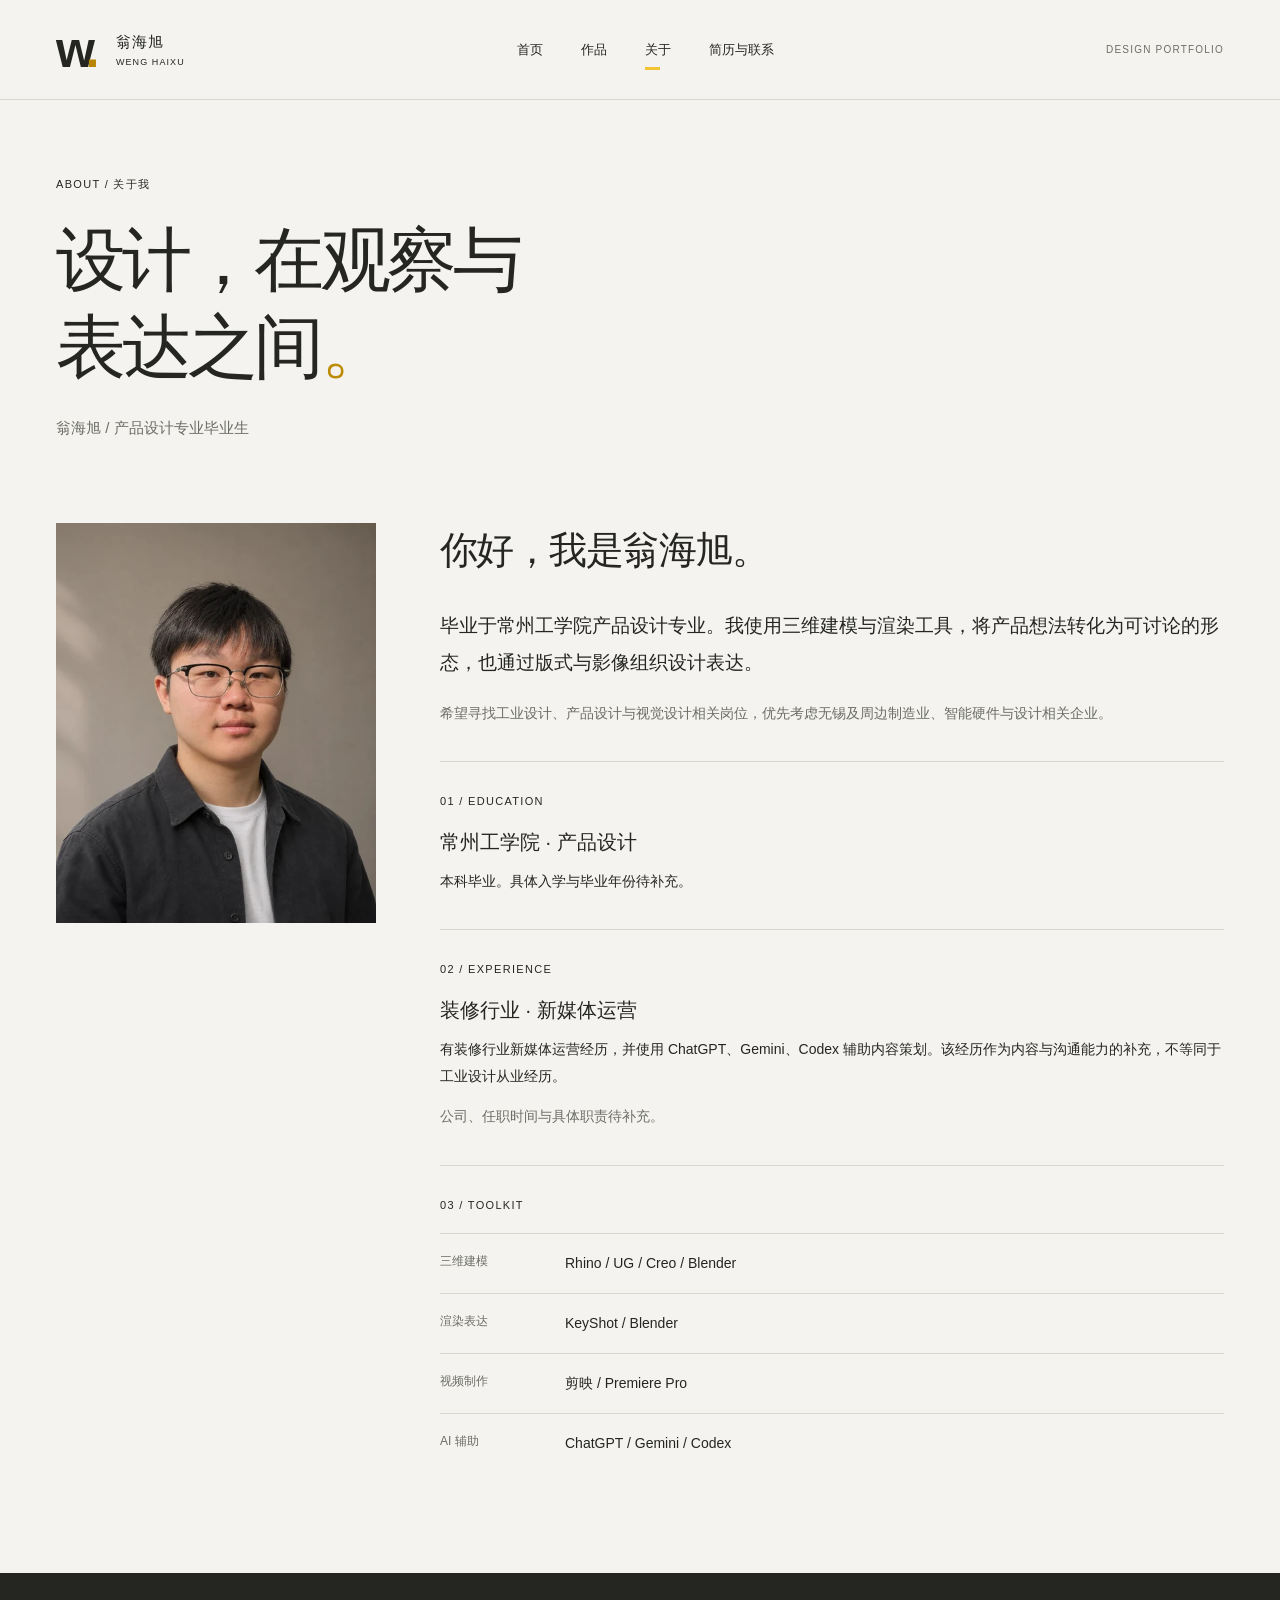
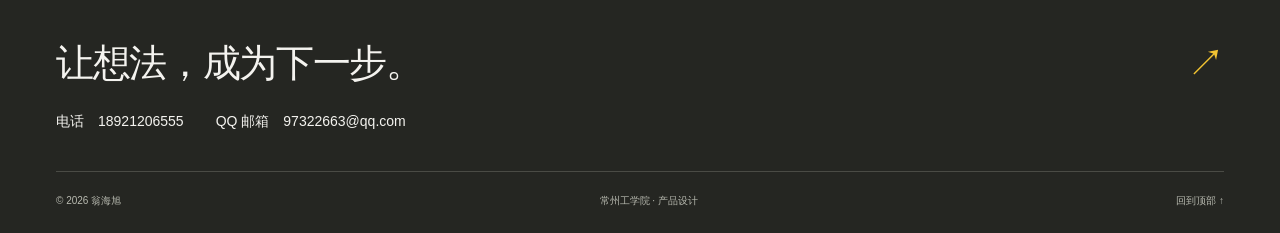
==== about/index.html @ 84b673e2 "Refine portrait and biography layout" ====
<!DOCTYPE html><html lang="zh-CN"><head><meta charset="UTF-8"><meta name="viewport" content="width=device-width, initial-scale=1"><meta name="description" content="常州工学院产品设计专业毕业生。以三维建模探索产品形态，以图像与版式表达设计想法。"><meta name="theme-color" content="#252622"><title>关于我 — 翁海旭</title><link rel="icon" href="/favicon.svg" type="image/svg+xml"><link rel="canonical" href="https://whx97322663-glitch.github.io/about/"><meta property="og:title" content="关于我 — 翁海旭"><meta property="og:description" content="常州工学院产品设计专业毕业生。以三维建模探索产品形态，以图像与版式表达设计想法。"><meta property="og:type" content="website"><meta property="og:url" content="https://whx97322663-glitch.github.io/about/"><link rel="stylesheet" href="/_astro/Base.Y4yuvMkF.css"></head><body><a class="skip" href="#main">跳转到内容</a><header class="site-header"><a class="wordmark" href="/" aria-label="翁海旭，返回首页"><span class="mark" aria-hidden="true">w<span>.</span></span><span>翁海旭<small>WENG HAIXU</small></span></a><nav aria-label="主导航" class="desktop-nav"><a href="/">首页</a><a href="/projects/">作品</a><a href="/about/" aria-current="page">关于</a><a href="/contact/">简历与联系</a></nav><details class="mobile-nav"><summary>菜单 <span aria-hidden="true">＋</span></summary><nav aria-label="手机导航"><a href="/">首页</a><a href="/projects/">作品</a><a href="/about/">关于</a><a href="/contact/">简历与联系</a></nav></details><span class="header-note">DESIGN PORTFOLIO</span></header><main id="main"><section class="wrap page-intro"><span class="eyebrow">ABOUT / 关于我</span><h1>设计，在观察与<br>表达之间<span class="accent-dot">。</span></h1><p>翁海旭 / 产品设计专业毕业生</p></section><section class="wrap biography"><picture class="mobile-preview"><source media="(max-width: 700px)" srcset="/media/profile/portrait-480.webp"><img class="bio-portrait" src="/media/profile/portrait-960.webp" srcset="/media/profile/portrait-480.webp 480w, /media/profile/portrait-960.webp 960w" sizes="(max-width: 700px) 62vw, 320px" width="960" height="1200" alt="翁海旭的个人肖像"></picture><div><h2>你好，我是翁海旭。</h2><p class="intro-text">毕业于常州工学院产品设计专业。我使用三维建模与渲染工具，将产品想法转化为可讨论的形态，也通过版式与影像组织设计表达。</p><p>希望寻找工业设计、产品设计与视觉设计相关岗位，优先考虑无锡及周边制造业、智能硬件与设计相关企业。</p><div class="bio-section"><span class="eyebrow">01 / EDUCATION</span><h3>常州工学院 · 产品设计</h3><p>本科毕业。具体入学与毕业年份待补充。</p></div><div class="bio-section"><span class="eyebrow">02 / EXPERIENCE</span><h3>装修行业 · 新媒体运营</h3><p>有装修行业新媒体运营经历，并使用 ChatGPT、Gemini、Codex 辅助内容策划。该经历作为内容与沟通能力的补充，不等同于工业设计从业经历。</p><p class="muted">公司、任职时间与具体职责待补充。</p></div><div class="bio-section"><span class="eyebrow">03 / TOOLKIT</span><div class="skill-row"><span>三维建模</span><p>Rhino / UG / Creo / Blender</p></div><div class="skill-row"><span>渲染表达</span><p>KeyShot / Blender</p></div><div class="skill-row"><span>视频制作</span><p>剪映 / Premiere Pro</p></div><div class="skill-row"><span>AI 辅助</span><p>ChatGPT / Gemini / Codex</p></div></div></div></section></main><footer class="site-footer"><div><a href="/contact/" class="footer-title">让想法，成为下一步。<span aria-hidden="true">↗</span></a><address class="footer-contact"><a href="tel:+8618921206555">电话　18921206555</a><a href="mailto:97322663@qq.com">QQ 邮箱　97322663@qq.com</a></address></div><div class="footer-bottom"><span>© 2026 翁海旭</span><span>常州工学院 · 产品设计</span><a href="#main">回到顶部 ↑</a></div></footer><dialog id="image-dialog" aria-label="作品图片大图"><button type="button" class="dialog-close" autofocus aria-label="关闭大图">关闭 ×</button><img alt=""><p></p></dialog><script type="module">function e(e,t=`all`,n=`recommended`,r=e.flatMap(e=>e.categories)){let i=new Set(r);return e.filter(e=>!e.draft&&(t===`all`||!i.has(t)||e.categories.includes(t))).sort((e,t)=>(n===`year`?(t.year??0)-(e.year??0):0)||e.order-t.order||e.slug.localeCompare(t.slug))}var t=document.querySelector(`.mobile-nav`);document.addEventListener(`keydown`,e=>{e.key===`Escape`&&t?.open&&(t.open=!1,t.querySelector(`summary`)?.focus())}),document.addEventListener(`click`,e=>{t?.open&&!t.contains(e.target)&&(t.open=!1)});var n=document.querySelector(`#image-dialog`),r=null;document.querySelectorAll(`[data-image]`).forEach(e=>e.addEventListener(`click`,()=>{if(!n)return;r=e;let t=n.querySelector(`img`);t.src=e.dataset.image,t.alt=e.dataset.alt||``,n.querySelector(`p`).textContent=e.dataset.caption||``,n.showModal(),document.body.style.overflow=`hidden`})),n?.querySelector(`button`)?.addEventListener(`click`,()=>n.close()),n?.addEventListener(`click`,e=>{if(e.target===n){let t=n.getBoundingClientRect();(e.clientX<t.left||e.clientX>t.right||e.clientY<t.top||e.clientY>t.bottom)&&n.close()}}),n?.addEventListener(`close`,()=>{document.body.style.overflow=``,r?.focus()}),document.querySelector(`[data-copy]`)?.addEventListener(`click`,async e=>{let t=e.currentTarget,n=document.querySelector(`#copy-status`);try{await navigator.clipboard.writeText(t.dataset.copy),n&&(n.textContent=`邮箱已复制。`)}catch{n&&(n.textContent=`无法自动复制，请选中邮箱文字手动复制。`)}});var i=document.querySelector(`#project-grid`);if(i){let t=Array.from(i.querySelectorAll(`[data-project]`)),n=Array.from(document.querySelectorAll(`[data-filter]`)),r=document.querySelector(`#project-sort`);function a(){let a=new URL(location.href),o=a.searchParams.get(`category`)||`all`;n.some(e=>e.dataset.filter===o)||(o=`all`);let s=a.searchParams.get(`sort`)===`year`?`year`:`recommended`;r.value=s,n.forEach(e=>{e.dataset.filter===o?e.setAttribute(`aria-current`,`true`):e.removeAttribute(`aria-current`)}),t.forEach(e=>e.hidden=!0);let c=e(t.map(e=>({slug:e.dataset.slug||``,categories:e.dataset.categories?.split(`,`)||[],year:Number(e.dataset.year),order:Number(e.dataset.order),draft:!1,card:e})),o,s,n.map(e=>e.dataset.filter));c.forEach(e=>{e.card.hidden=!1,i.append(e.card)});let l=c.length;document.querySelector(`#results-count`).textContent=`共 ${l} 个项目`,document.querySelector(`#empty-results`).hidden=l!==0;try{sessionStorage.setItem(`portfolio-list`,location.pathname+location.search)}catch{}}function o(e,t){let n=new URL(location.href);e===`all`?n.searchParams.delete(`category`):n.searchParams.set(`category`,e),t===`recommended`?n.searchParams.delete(`sort`):n.searchParams.set(`sort`,t),history.pushState(null,``,n),a()}n.forEach(e=>e.addEventListener(`click`,t=>{t.ctrlKey||t.metaKey||t.shiftKey||t.altKey||(t.preventDefault(),o(e.dataset.filter,r.value))})),r.addEventListener(`change`,()=>o(document.querySelector(`[data-filter][aria-current=true]`)?.dataset.filter||`all`,r.value)),document.querySelector(`[data-reset]`)?.addEventListener(`click`,e=>{e.preventDefault(),o(`all`,`recommended`)}),addEventListener(`popstate`,a),a()}try{let e=sessionStorage.getItem(`portfolio-list`);e&&/^\/projects\/(?:\?[^#]*)?$/.test(e)&&document.querySelector(`[data-back-projects]`)?.setAttribute(`href`,e)}catch{}if(matchMedia(`(max-width:700px)`).matches){let e=document.querySelector(`.case-toc details`);e&&(e.open=!1)}</script></body></html>
---- _astro/Base.Y4yuvMkF.css ----
:root{--paper:#f4f3ef;--ink:#252622;--muted:#6c6e66;--line:#d7d8cf;--yellow:#f2c332;--max:1280px;--ease:.18s ease;color:var(--ink);background:var(--paper);font-synthesis:none;scroll-behavior:smooth;scroll-padding-top:32px;font-family:Arial,Microsoft YaHei,PingFang SC,sans-serif}*{box-sizing:border-box}body{margin:0}a{color:inherit;text-decoration:none}button,input,select{font:inherit}button,a,summary,select{-webkit-tap-highlight-color:transparent}button,summary,select{cursor:pointer}button{color:inherit}a,button,summary,select{touch-action:manipulation}a:focus-visible,button:focus-visible,summary:focus-visible,select:focus-visible{outline-offset:5px;outline:3px solid #2563c1}img{max-width:100%;display:block}p{line-height:1.9}h1,h2,h3,p{margin-top:0}h1,h2,h3{font-weight:500}h1{letter-spacing:-.055em;font-size:clamp(40px,5.5vw,76px);line-height:1.24}h2{letter-spacing:-.04em;font-size:clamp(28px,3vw,40px);line-height:1.4}h3{font-size:24px}::selection{background:var(--yellow);color:var(--ink)}[hidden]{display:none!important}.wrap{max-width:var(--max);width:calc(100% - 112px);margin-inline:auto}.eyebrow,.tiny-label{letter-spacing:.12em;font-size:11px;font-weight:500;line-height:1.7}.eyebrow{display:block}.muted{color:var(--muted)}.yellow{color:var(--yellow)}.accent-dot{color:#bd8b05}.skip{background:var(--yellow);z-index:100;padding:14px;position:fixed;top:-80px;left:20px}.skip:focus{top:10px}.site-header{border-bottom:1px solid var(--line);justify-content:space-between;align-items:center;gap:24px;max-width:1440px;height:100px;margin:auto;padding:0 56px;display:flex}.wordmark{letter-spacing:.08em;align-items:center;gap:16px;font-size:15px;display:flex}.wordmark small{letter-spacing:.12em;margin-top:5px;font-size:9px;display:block}.mark{letter-spacing:-.15em;padding-right:8px;font-size:50px;font-weight:800;line-height:1}.mark span{color:#b78500}.desktop-nav{gap:38px;font-size:13px;display:flex}.desktop-nav a{padding:14px 0;position:relative}.desktop-nav a[aria-current=page]:after{content:"";background:var(--yellow);width:15px;height:3px;position:absolute;bottom:3px;left:0}.header-note{letter-spacing:.12em;color:var(--muted);font-size:10px}.mobile-nav{display:none}.dark{background:var(--ink);color:var(--paper)}.dark .site-header{border-color:#4a4b45}.dark .header-note{color:#b4b5ab}.dark .mark span{color:var(--yellow)}.hero{padding-top:34px}.hero>.eyebrow{color:#c1c2b8;justify-content:space-between;display:flex}.status-dot{background:var(--yellow);border-radius:50%;width:6px;height:6px;margin-right:8px;display:inline-block}.hero-copy{grid-template-columns:1.5fr 1fr;align-items:end;gap:40px;padding:44px 0 38px;display:grid}.hero-copy h1{letter-spacing:-.055em;margin:0;font-size:clamp(38px,4.65vw,66px);line-height:1.3}.hero-aside{justify-self:end;max-width:310px}.tiny-label{color:#aeb0a4}.hero-aside p{margin:14px 0 22px;font-size:14px;line-height:1.9}.text-link{border-bottom:1px solid;align-items:center;gap:40px;padding:0 0 9px;font-size:13px;display:inline-flex}.text-link span{transition:transform var(--ease)}.text-link:hover span{transform:translate(3px,-3px)}.hero-image{background:#b6b7c4;height:440px;position:relative;overflow:hidden}.mobile-preview{display:contents}.hero-image img{object-fit:cover;object-position:center 45%;width:100%;height:100%}.hero-image-label{color:#fff;text-shadow:0 1px 12px #222;justify-content:space-between;align-items:center;display:flex;position:absolute;bottom:22px;left:24px;right:24px}.hero-image-label>span{letter-spacing:.12em;font-size:10px}.hero-image-label a{background:var(--ink);text-shadow:none;padding:14px 18px;font-size:15px}.hero-image-label a span{color:var(--yellow);padding-left:30px}.image-side{writing-mode:vertical-rl;letter-spacing:.15em;color:#303239;font-size:8px;position:absolute;top:18px;right:16px}.hero-bottom{color:#b9bbb1;letter-spacing:.06em;justify-content:space-between;padding:22px 0 34px;font-size:10px;display:flex}.light-surface{background:var(--paper);color:var(--ink)}.section{padding:92px 0 76px}.section-heading{justify-content:space-between;align-items:end;gap:24px;margin-bottom:36px;display:flex}.section-heading h2{margin:15px 0 0}.section-heading .eyebrow{color:var(--muted)}.discipline-links{border-top:1px solid var(--line);border-bottom:1px solid var(--line);grid-template-columns:1fr 1fr;margin-bottom:40px;display:grid}.discipline-links>a{justify-content:space-between;align-items:center;gap:16px;padding:25px 25px 25px 0;display:flex}.discipline-links>a+a{border-left:1px solid var(--line);padding-left:26px}.discipline-links>a>span:first-child{font-size:19px}.discipline-links small{letter-spacing:.1em;color:var(--muted);margin-top:7px;font-size:9px;display:block}.discipline-links>a>span:last-child{color:var(--muted);font-size:11px}.discipline-links>a:hover{background:#eae9e2}.project-grid{grid-template-columns:1fr 1fr;gap:52px 28px;display:grid}.project-card{min-width:0}.card-image{aspect-ratio:4/3;background:#e5e5df;position:relative;overflow:hidden}.card-image img{width:100%;height:100%;transition:transform .35s}.project-link:hover .card-image img{transform:scale(1.025)}.card-number{background:var(--paper);padding:6px 9px;font-size:10px;position:absolute;top:15px;left:15px}.card-arrow{background:var(--paper);width:34px;height:34px;transition:background var(--ease);border-radius:50%;place-items:center;display:grid;position:absolute;bottom:16px;right:16px}.project-link:hover .card-arrow{background:var(--yellow)}.card-meta{color:var(--muted);letter-spacing:.04em;justify-content:space-between;gap:10px;margin-top:17px;font-size:10px;display:flex}.project-card h3{flex-wrap:wrap;align-items:baseline;gap:16px;margin:12px 0 7px;display:flex}.project-card h3 span{color:var(--muted);font-size:13px;font-weight:400}.project-card p{color:var(--muted);margin:0;font-size:12px;line-height:1.8}.about-strip{border-top:1px solid var(--line);grid-template-columns:1fr 1fr;gap:70px;padding:70px 0 100px;display:grid}.about-strip h2{margin:18px 0 30px;font-size:44px}.intro-text{font-size:19px;line-height:1.9}.skill-row{border-top:1px solid var(--line);grid-template-columns:110px 1fr;gap:15px;padding:19px 0;font-size:12px;display:grid}.skill-row p{margin:0;line-height:1.5}.skill-row>span{color:var(--muted)}.site-footer{background:var(--ink);color:var(--paper);padding:65px max(56px,50vw - 640px) 25px}.footer-title{letter-spacing:-.035em;justify-content:space-between;gap:20px;font-size:clamp(24px,3vw,40px);display:flex}.footer-title span{color:var(--yellow)}.site-footer p{color:#aeb0a4;margin:18px 0 55px;font-size:11px}.footer-bottom{color:#b8bab0;border-top:1px solid #4a4b45;justify-content:space-between;gap:20px;padding-top:22px;font-size:10px;display:flex}.page-intro{padding:75px 0 50px}.page-intro h1{margin:22px 0 24px}.page-intro>p{color:var(--muted);max-width:610px;font-size:15px}.work-list{padding-bottom:100px}.filter-bar{border-top:1px solid var(--line);border-bottom:1px solid var(--line);justify-content:space-between;align-items:center;gap:20px;display:flex}.filters{flex-wrap:wrap;gap:28px;display:flex}.filters a{min-height:44px;padding:22px 0;font-size:13px;position:relative}.filters a[aria-current=true]:after{content:"";background:#b58b10;height:3px;position:absolute;bottom:0;left:0;right:0}.filters sup{color:var(--muted);margin-left:5px;font-size:9px}.sort-label{white-space:nowrap;font-size:11px}.sort-label select{background:0 0;border:0;padding:12px;font-size:12px}.results-note{color:var(--muted);margin:20px 0 30px;font-size:11px}.empty-state{text-align:center;padding:70px 20px}.case-header{padding-top:38px}.back-link{color:var(--muted);font-size:12px}.case-title{grid-template-columns:1.2fr 1fr;align-items:end;gap:60px;margin:65px 0 45px;display:grid}.case-title h1{margin:18px 0 10px}.case-subtitle{margin:0;font-size:20px}.case-summary{max-width:420px;color:var(--muted);justify-self:end;margin:0;font-size:16px}.project-facts{border-top:1px solid var(--line);grid-template-columns:1fr 1fr .6fr 2fr;gap:35px;margin:0 0 28px;padding:23px 0;display:grid}.project-facts dt{color:var(--muted);margin-bottom:10px;font-size:10px}.project-facts dd{margin:0;font-size:12px;line-height:1.8}.media{margin:0 0 20px}.media-frame{background:#e6e6df}.media img{width:100%;height:auto}.zoom-trigger{cursor:zoom-in;background:0 0;border:0;width:100%;padding:0;display:block;position:relative}.zoom-label{background:var(--paper);opacity:0;transition:opacity var(--ease);padding:8px 12px;font-size:10px;position:absolute;bottom:12px;right:12px}.zoom-trigger:hover .zoom-label,.zoom-trigger:focus-visible .zoom-label{opacity:1}figcaption{color:var(--muted);margin-top:10px;font-size:11px;line-height:1.7}.case-header>.media img{object-fit:contain;max-height:660px}.case-body{grid-template-columns:200px 1fr;gap:60px;padding-top:70px;display:grid}.case-toc>details{position:sticky;top:28px}.case-toc summary{border-bottom:1px solid var(--line);padding:12px 0;font-size:12px;list-style:none}.case-toc summary span{float:right}.case-toc nav{flex-direction:column;margin-top:12px;display:flex}.case-toc a{color:var(--muted);gap:12px;padding:13px 0;font-size:11px;line-height:1.5;display:flex}.case-toc a:hover{color:var(--ink)}.case-toc a span{font-size:9px}.case-section{min-width:0;padding-bottom:65px;scroll-margin-top:30px}.case-section h2{margin:14px 0 22px}.section-text{color:var(--muted);white-space:pre-line;max-width:760px;margin-bottom:30px;font-size:15px}.paired{grid-template-columns:1fr 1fr;gap:16px;display:grid}.case video{background:#222;width:100%;max-height:650px}.spec-list div{border-bottom:1px solid var(--line);grid-template-columns:1fr 2fr;padding:18px 0;font-size:14px;display:grid}.spec-list dd{margin:0}.project-pagination{border-top:1px solid var(--line);justify-content:space-between;gap:30px;padding:40px 0 70px;display:flex}.project-pagination>a:last-child{text-align:right}.project-pagination small{color:var(--muted);margin-bottom:12px;font-size:10px;display:block}.project-pagination span{font-size:25px}.biography{grid-template-columns:minmax(220px,320px) minmax(0,1fr);align-items:start;gap:clamp(32px,5vw,72px);padding:15px 0 100px;display:grid}.biography>.mobile-preview{max-width:320px;display:block}.biography>div{min-width:0}.bio-portrait{align-self:start;width:100%;height:auto;display:block}.biography>div>p:not(.intro-text){color:var(--muted);font-size:14px}.bio-section{border-top:1px solid var(--line);margin-top:35px;padding-top:30px}.bio-section h3{margin:18px 0 12px;font-size:20px}.bio-section p{font-size:14px}.bio-section .skill-row:first-of-type{margin-top:18px}.contact-options{grid-template-columns:1fr 1fr;gap:70px;padding-bottom:70px;display:grid}.contact-options>div{border-top:1px solid var(--line);padding-top:26px}.contact-options h2{margin:23px 0 20px;font-size:28px}.contact-options p{color:var(--muted);font-size:14px}.contact-foot{padding-bottom:100px}.contact-foot .text-link{margin-top:20px}.button,.copy-button{background:var(--ink);color:var(--paper);border:0;margin-top:10px;padding:16px 22px;font-size:13px;display:inline-block}.contact-email{overflow-wrap:anywhere;display:block}.copy-button{margin-top:18px}dialog{background:var(--ink);color:#fff;border:0;width:min(94vw,1500px);max-height:94vh;padding:50px 18px 12px}dialog::backdrop{background:#000000d1}dialog img{object-fit:contain;width:100%;max-height:76vh}dialog p{text-align:center;margin:12px 0 0;font-size:12px}.dialog-close{color:#fff;background:0 0;border:1px solid #777;padding:6px 12px;font-size:12px;position:absolute;top:12px;right:16px}@media (width>=1600px){.hero-image{height:490px}}@media (width<=1000px){.wrap{width:calc(100% - 64px)}.site-header{padding-inline:32px}.header-note{display:none}.hero-copy{grid-template-columns:1.6fr 1fr;gap:25px}.hero-aside p{font-size:12px}.hero-image{height:380px}.about-strip{gap:40px}.case-body{grid-template-columns:160px 1fr;gap:30px}.project-facts{gap:18px}.biography{gap:40px}.site-footer{padding-inline:32px}.discipline-links>a>span:last-child{display:none}}@media (width<=700px){.wrap{width:calc(100% - 40px)}.site-header{height:78px;padding-inline:20px}.wordmark{gap:12px;font-size:13px}.mark{font-size:42px}.desktop-nav{display:none}.mobile-nav{font-size:13px;display:block;position:relative}.mobile-nav summary{min-height:44px;padding:12px 0 12px 15px;list-style:none}.mobile-nav summary span{margin-left:14px}.mobile-nav nav{background:var(--ink);width:230px;color:var(--paper);z-index:20;padding:14px 24px;position:absolute;top:45px;right:0;box-shadow:0 12px 30px #0003}.mobile-nav nav a{border-bottom:1px solid #4a4b45;padding:17px 0;display:block}.hero{padding-top:23px}.hero>.eyebrow{font-size:9px}.hero>.eyebrow>span:last-child{display:none}.hero-copy{padding:30px 0 25px;display:block}.hero-copy h1{font-size:clamp(31px,7.7vw,52px);line-height:1.4}.hero-aside{max-width:none;margin-top:25px}.hero-aside .tiny-label{display:none}.hero-aside p{margin:0 0 18px;font-size:12px}.hero-image{height:310px}.hero-image-label{bottom:12px;left:12px;right:12px}.hero-image-label>span{display:none}.hero-image-label a{padding:11px 14px;font-size:12px}.image-side{font-size:7px;right:8px}.hero-bottom{gap:12px;padding:18px 0 25px;font-size:9px}.hero-bottom span:last-child{display:none}.section{padding:54px 0}.section-heading{align-items:start;margin-bottom:25px}.section-heading h2{margin-top:12px;font-size:27px}.section-heading .text-link{white-space:nowrap;gap:10px;margin-top:30px;font-size:11px}.eyebrow{font-size:9px}.discipline-links{margin-bottom:26px}.discipline-links>a{padding:19px 12px 19px 0}.discipline-links>a+a{padding-left:18px}.discipline-links>a>span:first-child{font-size:17px}.discipline-links small{font-size:8px}.project-grid{grid-template-columns:1fr;gap:34px}.project-card h3{gap:12px;font-size:23px}.project-card h3 span{font-size:12px}.card-meta{font-size:9px}.about-strip{grid-template-columns:1fr;gap:30px;padding:45px 0 60px}.about-strip h2{font-size:34px}.intro-text{font-size:17px}.site-footer{padding:40px 20px 22px}.site-footer p{margin-bottom:35px}.footer-bottom{flex-wrap:wrap;font-size:9px}.footer-bottom span:nth-child(2){display:none}.page-intro{padding:45px 0 30px}.page-intro h1{font-size:39px}.page-intro>p{font-size:13px}.filter-bar{padding-bottom:10px;display:block}.filters{justify-content:space-between;gap:20px}.filters a{padding:17px 0;font-size:12px}.filters sup{margin-left:3px;font-size:8px}.sort-label{justify-content:flex-end;align-items:center;margin-top:5px;display:flex}.results-note{margin:14px 0 23px}.work-list{padding-bottom:55px}.case-header{padding-top:27px}.case-title{margin:40px 0 26px;display:block}.case-title h1{font-size:48px}.case-subtitle{font-size:18px}.case-summary{margin-top:24px;font-size:14px}.project-facts{grid-template-columns:1fr 1fr;gap:20px}.project-facts>div:last-child{grid-column:1/-1}.project-facts dd{font-size:11px}.case-body{padding-top:20px;display:block}.case-toc{margin-bottom:35px}.case-toc nav{grid-template-columns:1fr 1fr;gap:0 20px;display:grid}.case-toc summary{padding:16px 0}.case-section{padding-bottom:35px}.case-section h2{font-size:28px}.section-text{font-size:14px}.paired{grid-template-columns:1fr;gap:0}.zoom-label{opacity:1;padding:6px 8px;font-size:9px}.project-pagination{padding:30px 0 45px}.project-pagination span{font-size:21px}.biography>.mobile-preview{width:62%;max-width:240px}.biography{grid-template-columns:1fr;gap:28px;padding-bottom:55px}.contact-options{grid-template-columns:1fr;gap:30px;padding-bottom:35px}.contact-intro h1{font-size:37px}.contact-foot{padding-bottom:60px}dialog{width:96vw;padding:50px 10px 10px}dialog img{max-height:70vh}}@media (prefers-reduced-motion:reduce){:root{scroll-behavior:auto}*,:before,:after{transition:none!important;animation:none!important}}@media (width<=700px){.hero-aside{justify-self:auto;width:100%}}.project-tags{flex-wrap:wrap;gap:10px;margin:0 0 28px;padding:0;list-style:none;display:flex}.project-tags li{border:1px solid var(--line);color:var(--muted);padding:7px 12px;font-size:10px}.process-index{border-top:1px solid var(--line);padding:60px 0 90px}.process-grid{grid-template-columns:1fr 1fr;gap:48px 28px;display:grid}.process-grid article{min-width:0}.process-grid .muted{font-size:12px}.process-heading{justify-content:space-between;align-items:baseline;gap:18px;margin-bottom:12px;display:flex}.process-heading h3{margin:0;font-size:23px}.process-heading .text-link{white-space:nowrap;gap:10px;font-size:11px}.process-entry{border-bottom:1px solid var(--line);grid-column:1/-1;justify-content:space-between;align-items:center;gap:24px;padding:26px 0;display:flex}.process-entry>span:first-child{font-size:27px}.process-entry small{letter-spacing:.12em;color:var(--muted);margin-bottom:12px;font-size:10px;display:block}.process-entry>span:last-child{font-size:12px}@media (width<=700px){.process-grid{grid-template-columns:1fr;gap:30px}.process-index{padding:40px 0 55px}.process-entry{padding:0 0 25px;display:block}.process-entry>span:last-child{margin-top:16px;display:block}}.footer-contact{flex-wrap:wrap;gap:12px 32px;margin:24px 0 40px;font-size:14px;font-style:normal;display:flex}.footer-contact a:hover{text-decoration:underline}
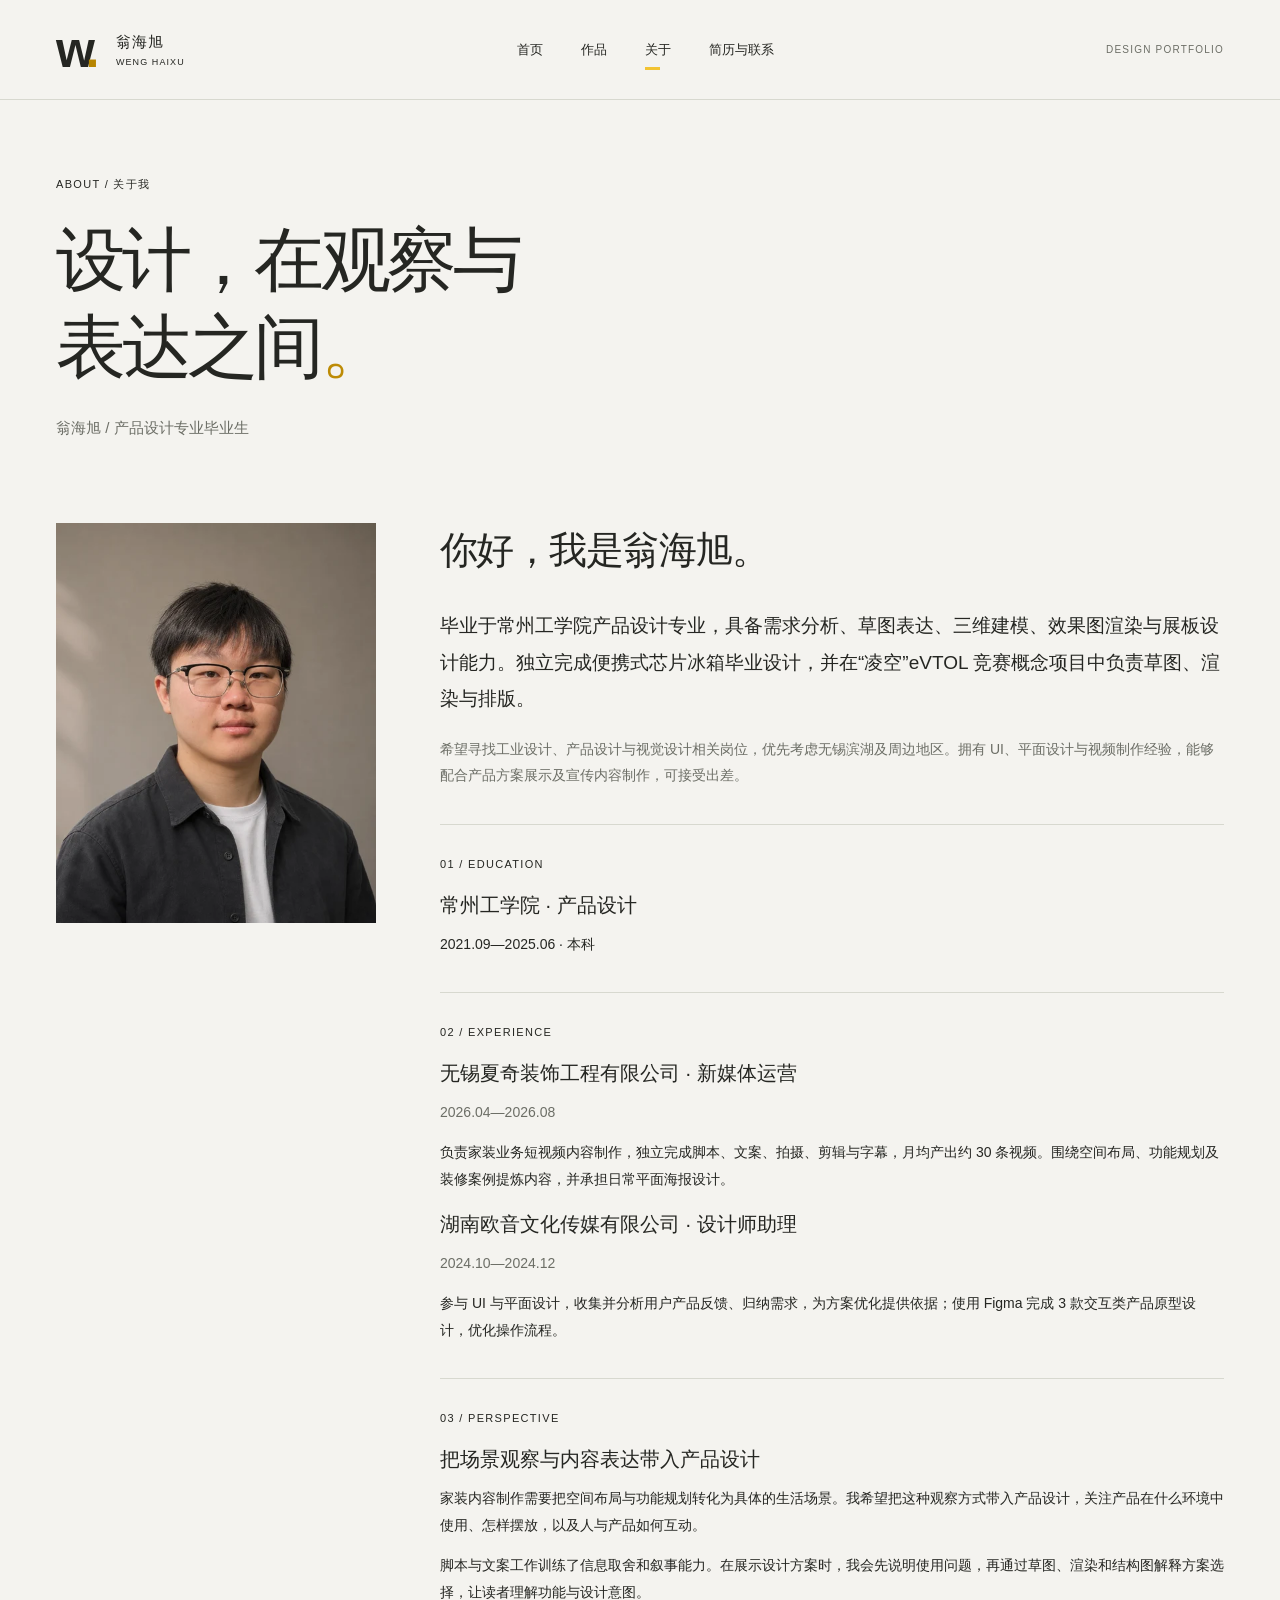
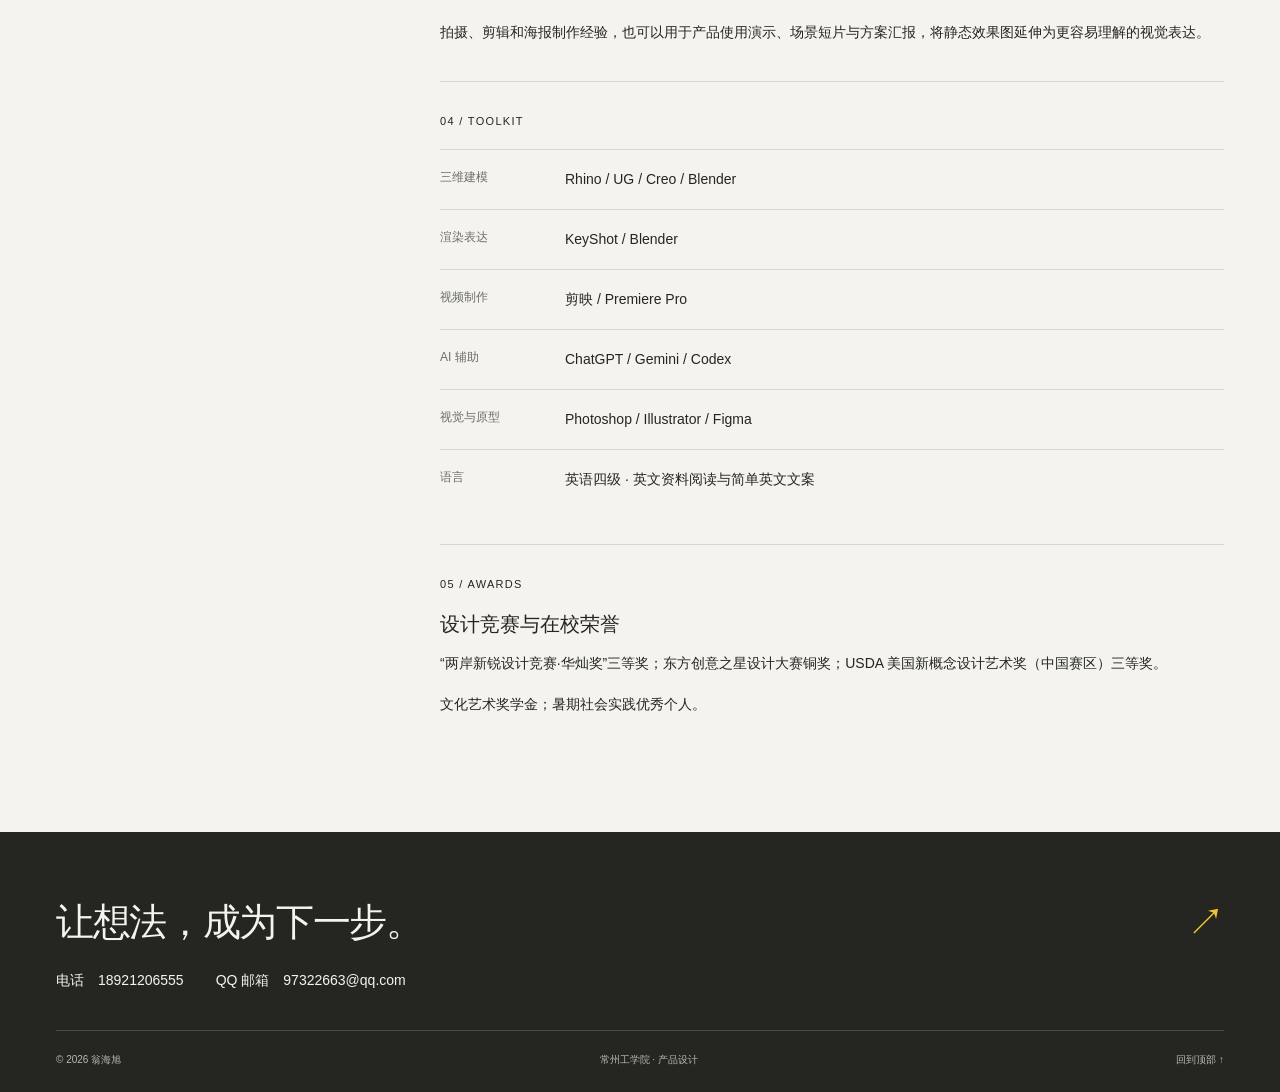
==== commit e48dbd7c: "Complete biography from supplied resume" ====
--- a/about/index.html
+++ b/about/index.html
@@ -1 +1 @@
-<!DOCTYPE html><html lang="zh-CN"><head><meta charset="UTF-8"><meta name="viewport" content="width=device-width, initial-scale=1"><meta name="description" content="常州工学院产品设计专业毕业生。以三维建模探索产品形态，以图像与版式表达设计想法。"><meta name="theme-color" content="#252622"><title>关于我 — 翁海旭</title><link rel="icon" href="/favicon.svg" type="image/svg+xml"><link rel="canonical" href="https://whx97322663-glitch.github.io/about/"><meta property="og:title" content="关于我 — 翁海旭"><meta property="og:description" content="常州工学院产品设计专业毕业生。以三维建模探索产品形态，以图像与版式表达设计想法。"><meta property="og:type" content="website"><meta property="og:url" content="https://whx97322663-glitch.github.io/about/"><link rel="stylesheet" href="/_astro/Base.Y4yuvMkF.css"></head><body><a class="skip" href="#main">跳转到内容</a><header class="site-header"><a class="wordmark" href="/" aria-label="翁海旭，返回首页"><span class="mark" aria-hidden="true">w<span>.</span></span><span>翁海旭<small>WENG HAIXU</small></span></a><nav aria-label="主导航" class="desktop-nav"><a href="/">首页</a><a href="/projects/">作品</a><a href="/about/" aria-current="page">关于</a><a href="/contact/">简历与联系</a></nav><details class="mobile-nav"><summary>菜单 <span aria-hidden="true">＋</span></summary><nav aria-label="手机导航"><a href="/">首页</a><a href="/projects/">作品</a><a href="/about/">关于</a><a href="/contact/">简历与联系</a></nav></details><span class="header-note">DESIGN PORTFOLIO</span></header><main id="main"><section class="wrap page-intro"><span class="eyebrow">ABOUT / 关于我</span><h1>设计，在观察与<br>表达之间<span class="accent-dot">。</span></h1><p>翁海旭 / 产品设计专业毕业生</p></section><section class="wrap biography"><picture class="mobile-preview"><source media="(max-width: 700px)" srcset="/media/profile/portrait-480.webp"><img class="bio-portrait" src="/media/profile/portrait-960.webp" srcset="/media/profile/portrait-480.webp 480w, /media/profile/portrait-960.webp 960w" sizes="(max-width: 700px) 62vw, 320px" width="960" height="1200" alt="翁海旭的个人肖像"></picture><div><h2>你好，我是翁海旭。</h2><p class="intro-text">毕业于常州工学院产品设计专业。我使用三维建模与渲染工具，将产品想法转化为可讨论的形态，也通过版式与影像组织设计表达。</p><p>希望寻找工业设计、产品设计与视觉设计相关岗位，优先考虑无锡及周边制造业、智能硬件与设计相关企业。</p><div class="bio-section"><span class="eyebrow">01 / EDUCATION</span><h3>常州工学院 · 产品设计</h3><p>本科毕业。具体入学与毕业年份待补充。</p></div><div class="bio-section"><span class="eyebrow">02 / EXPERIENCE</span><h3>装修行业 · 新媒体运营</h3><p>有装修行业新媒体运营经历，并使用 ChatGPT、Gemini、Codex 辅助内容策划。该经历作为内容与沟通能力的补充，不等同于工业设计从业经历。</p><p class="muted">公司、任职时间与具体职责待补充。</p></div><div class="bio-section"><span class="eyebrow">03 / TOOLKIT</span><div class="skill-row"><span>三维建模</span><p>Rhino / UG / Creo / Blender</p></div><div class="skill-row"><span>渲染表达</span><p>KeyShot / Blender</p></div><div class="skill-row"><span>视频制作</span><p>剪映 / Premiere Pro</p></div><div class="skill-row"><span>AI 辅助</span><p>ChatGPT / Gemini / Codex</p></div></div></div></section></main><footer class="site-footer"><div><a href="/contact/" class="footer-title">让想法，成为下一步。<span aria-hidden="true">↗</span></a><address class="footer-contact"><a href="tel:+8618921206555">电话　18921206555</a><a href="mailto:97322663@qq.com">QQ 邮箱　97322663@qq.com</a></address></div><div class="footer-bottom"><span>© 2026 翁海旭</span><span>常州工学院 · 产品设计</span><a href="#main">回到顶部 ↑</a></div></footer><dialog id="image-dialog" aria-label="作品图片大图"><button type="button" class="dialog-close" autofocus aria-label="关闭大图">关闭 ×</button><img alt=""><p></p></dialog><script type="module">function e(e,t=`all`,n=`recommended`,r=e.flatMap(e=>e.categories)){let i=new Set(r);return e.filter(e=>!e.draft&&(t===`all`||!i.has(t)||e.categories.includes(t))).sort((e,t)=>(n===`year`?(t.year??0)-(e.year??0):0)||e.order-t.order||e.slug.localeCompare(t.slug))}var t=document.querySelector(`.mobile-nav`);document.addEventListener(`keydown`,e=>{e.key===`Escape`&&t?.open&&(t.open=!1,t.querySelector(`summary`)?.focus())}),document.addEventListener(`click`,e=>{t?.open&&!t.contains(e.target)&&(t.open=!1)});var n=document.querySelector(`#image-dialog`),r=null;document.querySelectorAll(`[data-image]`).forEach(e=>e.addEventListener(`click`,()=>{if(!n)return;r=e;let t=n.querySelector(`img`);t.src=e.dataset.image,t.alt=e.dataset.alt||``,n.querySelector(`p`).textContent=e.dataset.caption||``,n.showModal(),document.body.style.overflow=`hidden`})),n?.querySelector(`button`)?.addEventListener(`click`,()=>n.close()),n?.addEventListener(`click`,e=>{if(e.target===n){let t=n.getBoundingClientRect();(e.clientX<t.left||e.clientX>t.right||e.clientY<t.top||e.clientY>t.bottom)&&n.close()}}),n?.addEventListener(`close`,()=>{document.body.style.overflow=``,r?.focus()}),document.querySelector(`[data-copy]`)?.addEventListener(`click`,async e=>{let t=e.currentTarget,n=document.querySelector(`#copy-status`);try{await navigator.clipboard.writeText(t.dataset.copy),n&&(n.textContent=`邮箱已复制。`)}catch{n&&(n.textContent=`无法自动复制，请选中邮箱文字手动复制。`)}});var i=document.querySelector(`#project-grid`);if(i){let t=Array.from(i.querySelectorAll(`[data-project]`)),n=Array.from(document.querySelectorAll(`[data-filter]`)),r=document.querySelector(`#project-sort`);function a(){let a=new URL(location.href),o=a.searchParams.get(`category`)||`all`;n.some(e=>e.dataset.filter===o)||(o=`all`);let s=a.searchParams.get(`sort`)===`year`?`year`:`recommended`;r.value=s,n.forEach(e=>{e.dataset.filter===o?e.setAttribute(`aria-current`,`true`):e.removeAttribute(`aria-current`)}),t.forEach(e=>e.hidden=!0);let c=e(t.map(e=>({slug:e.dataset.slug||``,categories:e.dataset.categories?.split(`,`)||[],year:Number(e.dataset.year),order:Number(e.dataset.order),draft:!1,card:e})),o,s,n.map(e=>e.dataset.filter));c.forEach(e=>{e.card.hidden=!1,i.append(e.card)});let l=c.length;document.querySelector(`#results-count`).textContent=`共 ${l} 个项目`,document.querySelector(`#empty-results`).hidden=l!==0;try{sessionStorage.setItem(`portfolio-list`,location.pathname+location.search)}catch{}}function o(e,t){let n=new URL(location.href);e===`all`?n.searchParams.delete(`category`):n.searchParams.set(`category`,e),t===`recommended`?n.searchParams.delete(`sort`):n.searchParams.set(`sort`,t),history.pushState(null,``,n),a()}n.forEach(e=>e.addEventListener(`click`,t=>{t.ctrlKey||t.metaKey||t.shiftKey||t.altKey||(t.preventDefault(),o(e.dataset.filter,r.value))})),r.addEventListener(`change`,()=>o(document.querySelector(`[data-filter][aria-current=true]`)?.dataset.filter||`all`,r.value)),document.querySelector(`[data-reset]`)?.addEventListener(`click`,e=>{e.preventDefault(),o(`all`,`recommended`)}),addEventListener(`popstate`,a),a()}try{let e=sessionStorage.getItem(`portfolio-list`);e&&/^\/projects\/(?:\?[^#]*)?$/.test(e)&&document.querySelector(`[data-back-projects]`)?.setAttribute(`href`,e)}catch{}if(matchMedia(`(max-width:700px)`).matches){let e=document.querySelector(`.case-toc details`);e&&(e.open=!1)}</script></body></html>+<!DOCTYPE html><html lang="zh-CN"><head><meta charset="UTF-8"><meta name="viewport" content="width=device-width, initial-scale=1"><meta name="description" content="常州工学院产品设计专业毕业生。以三维建模探索产品形态，以图像与版式表达设计想法。"><meta name="theme-color" content="#252622"><title>关于我 — 翁海旭</title><link rel="icon" href="/favicon.svg" type="image/svg+xml"><link rel="canonical" href="https://whx97322663-glitch.github.io/about/"><meta property="og:title" content="关于我 — 翁海旭"><meta property="og:description" content="常州工学院产品设计专业毕业生。以三维建模探索产品形态，以图像与版式表达设计想法。"><meta property="og:type" content="website"><meta property="og:url" content="https://whx97322663-glitch.github.io/about/"><link rel="stylesheet" href="/_astro/Base.Y4yuvMkF.css"></head><body><a class="skip" href="#main">跳转到内容</a><header class="site-header"><a class="wordmark" href="/" aria-label="翁海旭，返回首页"><span class="mark" aria-hidden="true">w<span>.</span></span><span>翁海旭<small>WENG HAIXU</small></span></a><nav aria-label="主导航" class="desktop-nav"><a href="/">首页</a><a href="/projects/">作品</a><a href="/about/" aria-current="page">关于</a><a href="/contact/">简历与联系</a></nav><details class="mobile-nav"><summary>菜单 <span aria-hidden="true">＋</span></summary><nav aria-label="手机导航"><a href="/">首页</a><a href="/projects/">作品</a><a href="/about/">关于</a><a href="/contact/">简历与联系</a></nav></details><span class="header-note">DESIGN PORTFOLIO</span></header><main id="main"><section class="wrap page-intro"><span class="eyebrow">ABOUT / 关于我</span><h1>设计，在观察与<br>表达之间<span class="accent-dot">。</span></h1><p>翁海旭 / 产品设计专业毕业生</p></section><section class="wrap biography"><picture class="mobile-preview"><source media="(max-width: 700px)" srcset="/media/profile/portrait-480.webp"><img class="bio-portrait" src="/media/profile/portrait-960.webp" srcset="/media/profile/portrait-480.webp 480w, /media/profile/portrait-960.webp 960w" sizes="(max-width: 700px) 62vw, 320px" width="960" height="1200" alt="翁海旭的个人肖像"></picture><div><h2>你好，我是翁海旭。</h2><p class="intro-text">毕业于常州工学院产品设计专业，具备需求分析、草图表达、三维建模、效果图渲染与展板设计能力。独立完成便携式芯片冰箱毕业设计，并在“凌空”eVTOL 竞赛概念项目中负责草图、渲染与排版。</p><p>希望寻找工业设计、产品设计与视觉设计相关岗位，优先考虑无锡滨湖及周边地区。拥有 UI、平面设计与视频制作经验，能够配合产品方案展示及宣传内容制作，可接受出差。</p><div class="bio-section"><span class="eyebrow">01 / EDUCATION</span><h3>常州工学院 · 产品设计</h3><p>2021.09—2025.06 · 本科</p></div><div class="bio-section"><span class="eyebrow">02 / EXPERIENCE</span><h3>无锡夏奇装饰工程有限公司 · 新媒体运营</h3><p class="muted">2026.04—2026.08</p><p>负责家装业务短视频内容制作，独立完成脚本、文案、拍摄、剪辑与字幕，月均产出约 30 条视频。围绕空间布局、功能规划及装修案例提炼内容，并承担日常平面海报设计。</p><h3>湖南欧音文化传媒有限公司 · 设计师助理</h3><p class="muted">2024.10—2024.12</p><p>参与 UI 与平面设计，收集并分析用户产品反馈、归纳需求，为方案优化提供依据；使用 Figma 完成 3 款交互类产品原型设计，优化操作流程。</p></div><div class="bio-section"><span class="eyebrow">03 / PERSPECTIVE</span><h3>把场景观察与内容表达带入产品设计</h3><p>家装内容制作需要把空间布局与功能规划转化为具体的生活场景。我希望把这种观察方式带入产品设计，关注产品在什么环境中使用、怎样摆放，以及人与产品如何互动。</p><p>脚本与文案工作训练了信息取舍和叙事能力。在展示设计方案时，我会先说明使用问题，再通过草图、渲染和结构图解释方案选择，让读者理解功能与设计意图。</p><p>拍摄、剪辑和海报制作经验，也可以用于产品使用演示、场景短片与方案汇报，将静态效果图延伸为更容易理解的视觉表达。</p></div><div class="bio-section"><span class="eyebrow">04 / TOOLKIT</span><div class="skill-row"><span>三维建模</span><p>Rhino / UG / Creo / Blender</p></div><div class="skill-row"><span>渲染表达</span><p>KeyShot / Blender</p></div><div class="skill-row"><span>视频制作</span><p>剪映 / Premiere Pro</p></div><div class="skill-row"><span>AI 辅助</span><p>ChatGPT / Gemini / Codex</p></div><div class="skill-row"><span>视觉与原型</span><p>Photoshop / Illustrator / Figma</p></div><div class="skill-row"><span>语言</span><p>英语四级 · 英文资料阅读与简单英文文案</p></div></div><div class="bio-section"><span class="eyebrow">05 / AWARDS</span><h3>设计竞赛与在校荣誉</h3><p>“两岸新锐设计竞赛·华灿奖”三等奖；东方创意之星设计大赛铜奖；USDA 美国新概念设计艺术奖（中国赛区）三等奖。</p><p>文化艺术奖学金；暑期社会实践优秀个人。</p></div></div></section></main><footer class="site-footer"><div><a href="/contact/" class="footer-title">让想法，成为下一步。<span aria-hidden="true">↗</span></a><address class="footer-contact"><a href="tel:+8618921206555">电话　18921206555</a><a href="mailto:97322663@qq.com">QQ 邮箱　97322663@qq.com</a></address></div><div class="footer-bottom"><span>© 2026 翁海旭</span><span>常州工学院 · 产品设计</span><a href="#main">回到顶部 ↑</a></div></footer><dialog id="image-dialog" aria-label="作品图片大图"><button type="button" class="dialog-close" autofocus aria-label="关闭大图">关闭 ×</button><img alt=""><p></p></dialog><script type="module">function e(e,t=`all`,n=`recommended`,r=e.flatMap(e=>e.categories)){let i=new Set(r);return e.filter(e=>!e.draft&&(t===`all`||!i.has(t)||e.categories.includes(t))).sort((e,t)=>(n===`year`?(t.year??0)-(e.year??0):0)||e.order-t.order||e.slug.localeCompare(t.slug))}var t=document.querySelector(`.mobile-nav`);document.addEventListener(`keydown`,e=>{e.key===`Escape`&&t?.open&&(t.open=!1,t.querySelector(`summary`)?.focus())}),document.addEventListener(`click`,e=>{t?.open&&!t.contains(e.target)&&(t.open=!1)});var n=document.querySelector(`#image-dialog`),r=null;document.querySelectorAll(`[data-image]`).forEach(e=>e.addEventListener(`click`,()=>{if(!n)return;r=e;let t=n.querySelector(`img`);t.src=e.dataset.image,t.alt=e.dataset.alt||``,n.querySelector(`p`).textContent=e.dataset.caption||``,n.showModal(),document.body.style.overflow=`hidden`})),n?.querySelector(`button`)?.addEventListener(`click`,()=>n.close()),n?.addEventListener(`click`,e=>{if(e.target===n){let t=n.getBoundingClientRect();(e.clientX<t.left||e.clientX>t.right||e.clientY<t.top||e.clientY>t.bottom)&&n.close()}}),n?.addEventListener(`close`,()=>{document.body.style.overflow=``,r?.focus()}),document.querySelector(`[data-copy]`)?.addEventListener(`click`,async e=>{let t=e.currentTarget,n=document.querySelector(`#copy-status`);try{await navigator.clipboard.writeText(t.dataset.copy),n&&(n.textContent=`邮箱已复制。`)}catch{n&&(n.textContent=`无法自动复制，请选中邮箱文字手动复制。`)}});var i=document.querySelector(`#project-grid`);if(i){let t=Array.from(i.querySelectorAll(`[data-project]`)),n=Array.from(document.querySelectorAll(`[data-filter]`)),r=document.querySelector(`#project-sort`);function a(){let a=new URL(location.href),o=a.searchParams.get(`category`)||`all`;n.some(e=>e.dataset.filter===o)||(o=`all`);let s=a.searchParams.get(`sort`)===`year`?`year`:`recommended`;r.value=s,n.forEach(e=>{e.dataset.filter===o?e.setAttribute(`aria-current`,`true`):e.removeAttribute(`aria-current`)}),t.forEach(e=>e.hidden=!0);let c=e(t.map(e=>({slug:e.dataset.slug||``,categories:e.dataset.categories?.split(`,`)||[],year:Number(e.dataset.year),order:Number(e.dataset.order),draft:!1,card:e})),o,s,n.map(e=>e.dataset.filter));c.forEach(e=>{e.card.hidden=!1,i.append(e.card)});let l=c.length;document.querySelector(`#results-count`).textContent=`共 ${l} 个项目`,document.querySelector(`#empty-results`).hidden=l!==0;try{sessionStorage.setItem(`portfolio-list`,location.pathname+location.search)}catch{}}function o(e,t){let n=new URL(location.href);e===`all`?n.searchParams.delete(`category`):n.searchParams.set(`category`,e),t===`recommended`?n.searchParams.delete(`sort`):n.searchParams.set(`sort`,t),history.pushState(null,``,n),a()}n.forEach(e=>e.addEventListener(`click`,t=>{t.ctrlKey||t.metaKey||t.shiftKey||t.altKey||(t.preventDefault(),o(e.dataset.filter,r.value))})),r.addEventListener(`change`,()=>o(document.querySelector(`[data-filter][aria-current=true]`)?.dataset.filter||`all`,r.value)),document.querySelector(`[data-reset]`)?.addEventListener(`click`,e=>{e.preventDefault(),o(`all`,`recommended`)}),addEventListener(`popstate`,a),a()}try{let e=sessionStorage.getItem(`portfolio-list`);e&&/^\/projects\/(?:\?[^#]*)?$/.test(e)&&document.querySelector(`[data-back-projects]`)?.setAttribute(`href`,e)}catch{}if(matchMedia(`(max-width:700px)`).matches){let e=document.querySelector(`.case-toc details`);e&&(e.open=!1)}</script></body></html>
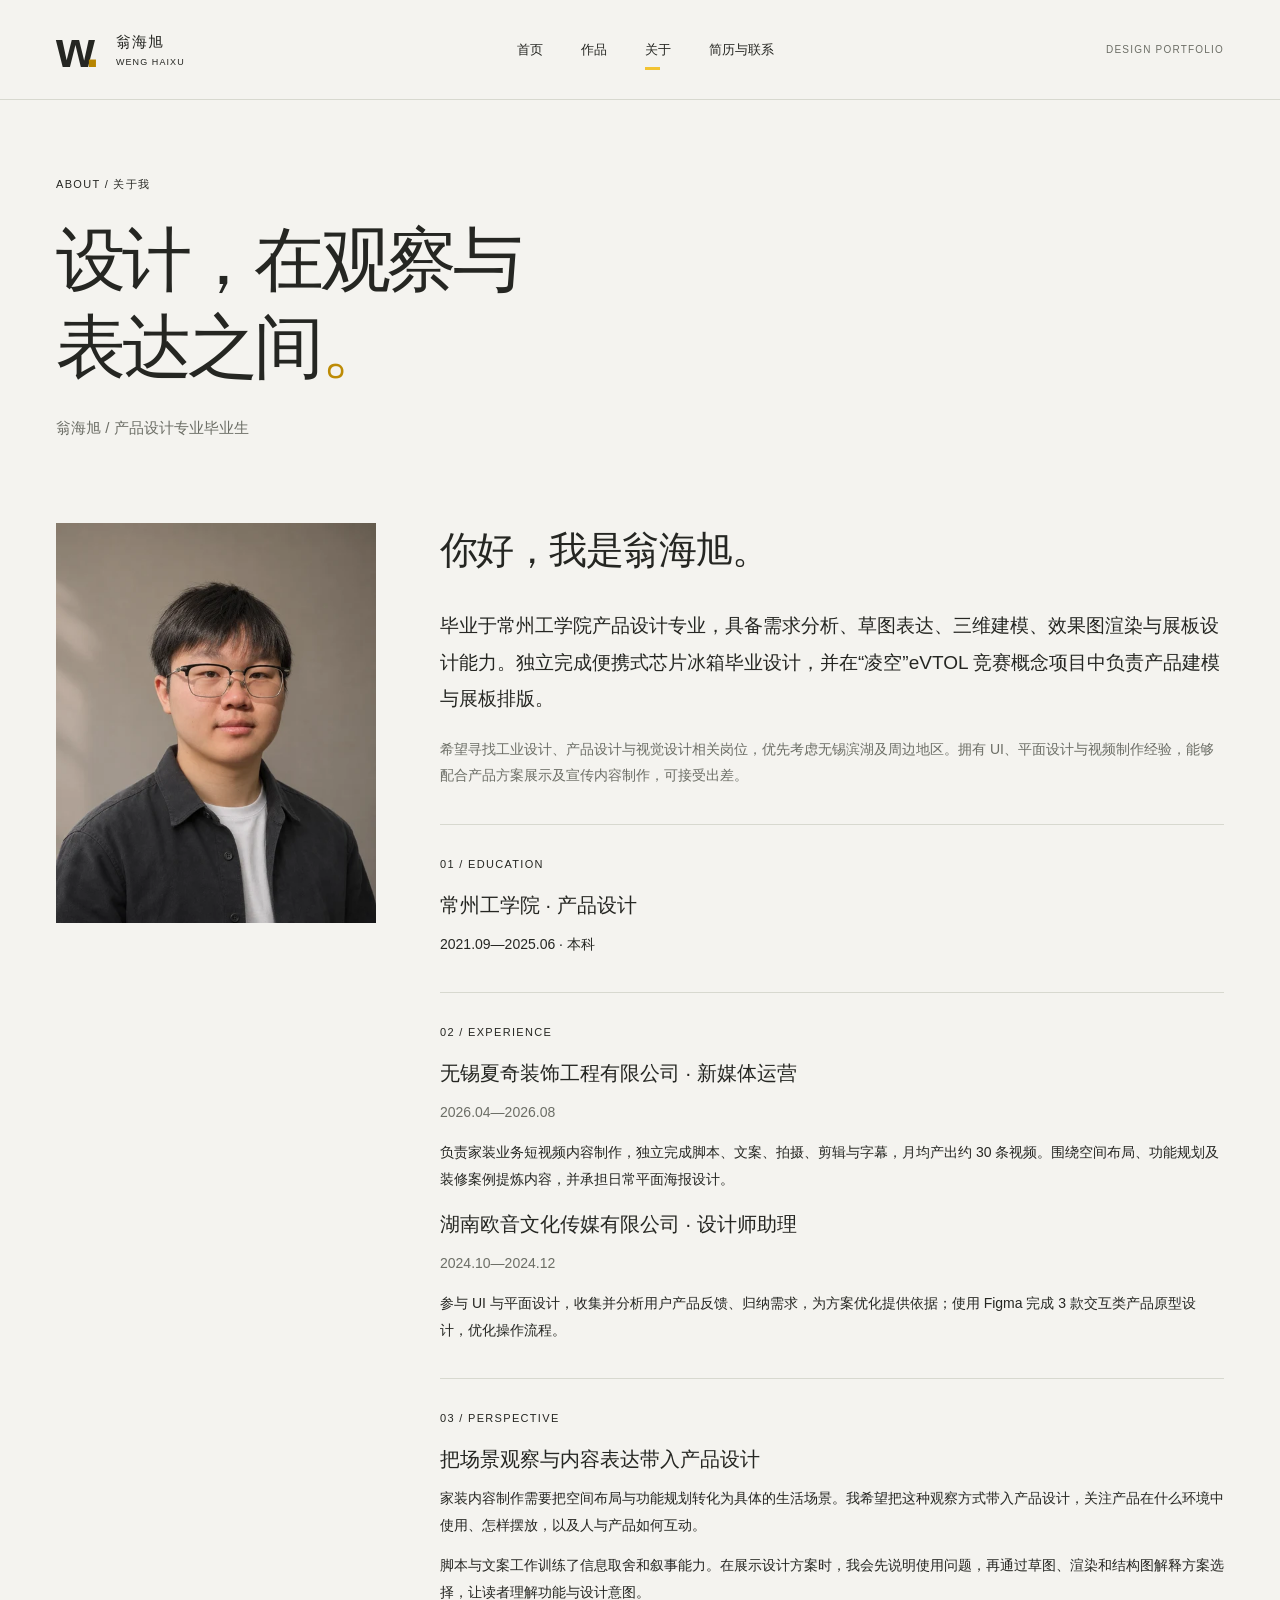
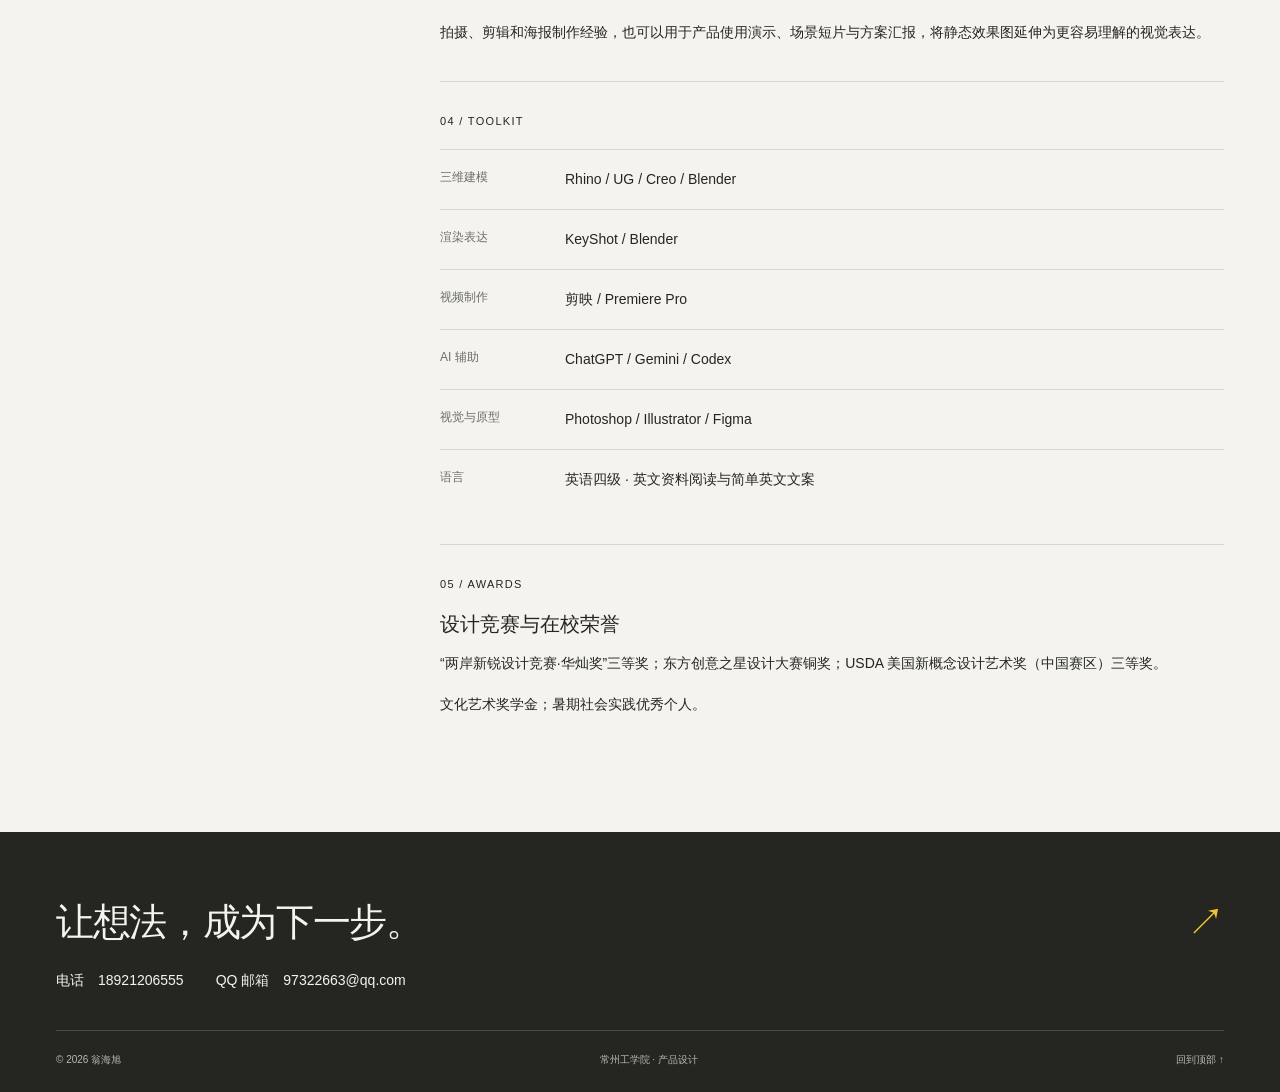
==== commit c149c137: "Update confirmed project dates tools and contributions" ====
--- a/about/index.html
+++ b/about/index.html
@@ -1 +1 @@
-<!DOCTYPE html><html lang="zh-CN"><head><meta charset="UTF-8"><meta name="viewport" content="width=device-width, initial-scale=1"><meta name="description" content="常州工学院产品设计专业毕业生。以三维建模探索产品形态，以图像与版式表达设计想法。"><meta name="theme-color" content="#252622"><title>关于我 — 翁海旭</title><link rel="icon" href="/favicon.svg" type="image/svg+xml"><link rel="canonical" href="https://whx97322663-glitch.github.io/about/"><meta property="og:title" content="关于我 — 翁海旭"><meta property="og:description" content="常州工学院产品设计专业毕业生。以三维建模探索产品形态，以图像与版式表达设计想法。"><meta property="og:type" content="website"><meta property="og:url" content="https://whx97322663-glitch.github.io/about/"><link rel="stylesheet" href="/_astro/Base.Y4yuvMkF.css"></head><body><a class="skip" href="#main">跳转到内容</a><header class="site-header"><a class="wordmark" href="/" aria-label="翁海旭，返回首页"><span class="mark" aria-hidden="true">w<span>.</span></span><span>翁海旭<small>WENG HAIXU</small></span></a><nav aria-label="主导航" class="desktop-nav"><a href="/">首页</a><a href="/projects/">作品</a><a href="/about/" aria-current="page">关于</a><a href="/contact/">简历与联系</a></nav><details class="mobile-nav"><summary>菜单 <span aria-hidden="true">＋</span></summary><nav aria-label="手机导航"><a href="/">首页</a><a href="/projects/">作品</a><a href="/about/">关于</a><a href="/contact/">简历与联系</a></nav></details><span class="header-note">DESIGN PORTFOLIO</span></header><main id="main"><section class="wrap page-intro"><span class="eyebrow">ABOUT / 关于我</span><h1>设计，在观察与<br>表达之间<span class="accent-dot">。</span></h1><p>翁海旭 / 产品设计专业毕业生</p></section><section class="wrap biography"><picture class="mobile-preview"><source media="(max-width: 700px)" srcset="/media/profile/portrait-480.webp"><img class="bio-portrait" src="/media/profile/portrait-960.webp" srcset="/media/profile/portrait-480.webp 480w, /media/profile/portrait-960.webp 960w" sizes="(max-width: 700px) 62vw, 320px" width="960" height="1200" alt="翁海旭的个人肖像"></picture><div><h2>你好，我是翁海旭。</h2><p class="intro-text">毕业于常州工学院产品设计专业，具备需求分析、草图表达、三维建模、效果图渲染与展板设计能力。独立完成便携式芯片冰箱毕业设计，并在“凌空”eVTOL 竞赛概念项目中负责草图、渲染与排版。</p><p>希望寻找工业设计、产品设计与视觉设计相关岗位，优先考虑无锡滨湖及周边地区。拥有 UI、平面设计与视频制作经验，能够配合产品方案展示及宣传内容制作，可接受出差。</p><div class="bio-section"><span class="eyebrow">01 / EDUCATION</span><h3>常州工学院 · 产品设计</h3><p>2021.09—2025.06 · 本科</p></div><div class="bio-section"><span class="eyebrow">02 / EXPERIENCE</span><h3>无锡夏奇装饰工程有限公司 · 新媒体运营</h3><p class="muted">2026.04—2026.08</p><p>负责家装业务短视频内容制作，独立完成脚本、文案、拍摄、剪辑与字幕，月均产出约 30 条视频。围绕空间布局、功能规划及装修案例提炼内容，并承担日常平面海报设计。</p><h3>湖南欧音文化传媒有限公司 · 设计师助理</h3><p class="muted">2024.10—2024.12</p><p>参与 UI 与平面设计，收集并分析用户产品反馈、归纳需求，为方案优化提供依据；使用 Figma 完成 3 款交互类产品原型设计，优化操作流程。</p></div><div class="bio-section"><span class="eyebrow">03 / PERSPECTIVE</span><h3>把场景观察与内容表达带入产品设计</h3><p>家装内容制作需要把空间布局与功能规划转化为具体的生活场景。我希望把这种观察方式带入产品设计，关注产品在什么环境中使用、怎样摆放，以及人与产品如何互动。</p><p>脚本与文案工作训练了信息取舍和叙事能力。在展示设计方案时，我会先说明使用问题，再通过草图、渲染和结构图解释方案选择，让读者理解功能与设计意图。</p><p>拍摄、剪辑和海报制作经验，也可以用于产品使用演示、场景短片与方案汇报，将静态效果图延伸为更容易理解的视觉表达。</p></div><div class="bio-section"><span class="eyebrow">04 / TOOLKIT</span><div class="skill-row"><span>三维建模</span><p>Rhino / UG / Creo / Blender</p></div><div class="skill-row"><span>渲染表达</span><p>KeyShot / Blender</p></div><div class="skill-row"><span>视频制作</span><p>剪映 / Premiere Pro</p></div><div class="skill-row"><span>AI 辅助</span><p>ChatGPT / Gemini / Codex</p></div><div class="skill-row"><span>视觉与原型</span><p>Photoshop / Illustrator / Figma</p></div><div class="skill-row"><span>语言</span><p>英语四级 · 英文资料阅读与简单英文文案</p></div></div><div class="bio-section"><span class="eyebrow">05 / AWARDS</span><h3>设计竞赛与在校荣誉</h3><p>“两岸新锐设计竞赛·华灿奖”三等奖；东方创意之星设计大赛铜奖；USDA 美国新概念设计艺术奖（中国赛区）三等奖。</p><p>文化艺术奖学金；暑期社会实践优秀个人。</p></div></div></section></main><footer class="site-footer"><div><a href="/contact/" class="footer-title">让想法，成为下一步。<span aria-hidden="true">↗</span></a><address class="footer-contact"><a href="tel:+8618921206555">电话　18921206555</a><a href="mailto:97322663@qq.com">QQ 邮箱　97322663@qq.com</a></address></div><div class="footer-bottom"><span>© 2026 翁海旭</span><span>常州工学院 · 产品设计</span><a href="#main">回到顶部 ↑</a></div></footer><dialog id="image-dialog" aria-label="作品图片大图"><button type="button" class="dialog-close" autofocus aria-label="关闭大图">关闭 ×</button><img alt=""><p></p></dialog><script type="module">function e(e,t=`all`,n=`recommended`,r=e.flatMap(e=>e.categories)){let i=new Set(r);return e.filter(e=>!e.draft&&(t===`all`||!i.has(t)||e.categories.includes(t))).sort((e,t)=>(n===`year`?(t.year??0)-(e.year??0):0)||e.order-t.order||e.slug.localeCompare(t.slug))}var t=document.querySelector(`.mobile-nav`);document.addEventListener(`keydown`,e=>{e.key===`Escape`&&t?.open&&(t.open=!1,t.querySelector(`summary`)?.focus())}),document.addEventListener(`click`,e=>{t?.open&&!t.contains(e.target)&&(t.open=!1)});var n=document.querySelector(`#image-dialog`),r=null;document.querySelectorAll(`[data-image]`).forEach(e=>e.addEventListener(`click`,()=>{if(!n)return;r=e;let t=n.querySelector(`img`);t.src=e.dataset.image,t.alt=e.dataset.alt||``,n.querySelector(`p`).textContent=e.dataset.caption||``,n.showModal(),document.body.style.overflow=`hidden`})),n?.querySelector(`button`)?.addEventListener(`click`,()=>n.close()),n?.addEventListener(`click`,e=>{if(e.target===n){let t=n.getBoundingClientRect();(e.clientX<t.left||e.clientX>t.right||e.clientY<t.top||e.clientY>t.bottom)&&n.close()}}),n?.addEventListener(`close`,()=>{document.body.style.overflow=``,r?.focus()}),document.querySelector(`[data-copy]`)?.addEventListener(`click`,async e=>{let t=e.currentTarget,n=document.querySelector(`#copy-status`);try{await navigator.clipboard.writeText(t.dataset.copy),n&&(n.textContent=`邮箱已复制。`)}catch{n&&(n.textContent=`无法自动复制，请选中邮箱文字手动复制。`)}});var i=document.querySelector(`#project-grid`);if(i){let t=Array.from(i.querySelectorAll(`[data-project]`)),n=Array.from(document.querySelectorAll(`[data-filter]`)),r=document.querySelector(`#project-sort`);function a(){let a=new URL(location.href),o=a.searchParams.get(`category`)||`all`;n.some(e=>e.dataset.filter===o)||(o=`all`);let s=a.searchParams.get(`sort`)===`year`?`year`:`recommended`;r.value=s,n.forEach(e=>{e.dataset.filter===o?e.setAttribute(`aria-current`,`true`):e.removeAttribute(`aria-current`)}),t.forEach(e=>e.hidden=!0);let c=e(t.map(e=>({slug:e.dataset.slug||``,categories:e.dataset.categories?.split(`,`)||[],year:Number(e.dataset.year),order:Number(e.dataset.order),draft:!1,card:e})),o,s,n.map(e=>e.dataset.filter));c.forEach(e=>{e.card.hidden=!1,i.append(e.card)});let l=c.length;document.querySelector(`#results-count`).textContent=`共 ${l} 个项目`,document.querySelector(`#empty-results`).hidden=l!==0;try{sessionStorage.setItem(`portfolio-list`,location.pathname+location.search)}catch{}}function o(e,t){let n=new URL(location.href);e===`all`?n.searchParams.delete(`category`):n.searchParams.set(`category`,e),t===`recommended`?n.searchParams.delete(`sort`):n.searchParams.set(`sort`,t),history.pushState(null,``,n),a()}n.forEach(e=>e.addEventListener(`click`,t=>{t.ctrlKey||t.metaKey||t.shiftKey||t.altKey||(t.preventDefault(),o(e.dataset.filter,r.value))})),r.addEventListener(`change`,()=>o(document.querySelector(`[data-filter][aria-current=true]`)?.dataset.filter||`all`,r.value)),document.querySelector(`[data-reset]`)?.addEventListener(`click`,e=>{e.preventDefault(),o(`all`,`recommended`)}),addEventListener(`popstate`,a),a()}try{let e=sessionStorage.getItem(`portfolio-list`);e&&/^\/projects\/(?:\?[^#]*)?$/.test(e)&&document.querySelector(`[data-back-projects]`)?.setAttribute(`href`,e)}catch{}if(matchMedia(`(max-width:700px)`).matches){let e=document.querySelector(`.case-toc details`);e&&(e.open=!1)}</script></body></html>+<!DOCTYPE html><html lang="zh-CN"><head><meta charset="UTF-8"><meta name="viewport" content="width=device-width, initial-scale=1"><meta name="description" content="常州工学院产品设计专业毕业生。以三维建模探索产品形态，以图像与版式表达设计想法。"><meta name="theme-color" content="#252622"><title>关于我 — 翁海旭</title><link rel="icon" href="/favicon.svg" type="image/svg+xml"><link rel="canonical" href="https://whx97322663-glitch.github.io/about/"><meta property="og:title" content="关于我 — 翁海旭"><meta property="og:description" content="常州工学院产品设计专业毕业生。以三维建模探索产品形态，以图像与版式表达设计想法。"><meta property="og:type" content="website"><meta property="og:url" content="https://whx97322663-glitch.github.io/about/"><link rel="stylesheet" href="/_astro/Base.BLZxcgM2.css"></head><body><a class="skip" href="#main">跳转到内容</a><header class="site-header"><a class="wordmark" href="/" aria-label="翁海旭，返回首页"><span class="mark" aria-hidden="true">w<span>.</span></span><span>翁海旭<small>WENG HAIXU</small></span></a><nav aria-label="主导航" class="desktop-nav"><a href="/">首页</a><a href="/projects/">作品</a><a href="/about/" aria-current="page">关于</a><a href="/contact/">简历与联系</a></nav><details class="mobile-nav"><summary>菜单 <span aria-hidden="true">＋</span></summary><nav aria-label="手机导航"><a href="/">首页</a><a href="/projects/">作品</a><a href="/about/">关于</a><a href="/contact/">简历与联系</a></nav></details><span class="header-note">DESIGN PORTFOLIO</span></header><main id="main"><section class="wrap page-intro"><span class="eyebrow">ABOUT / 关于我</span><h1>设计，在观察与<br>表达之间<span class="accent-dot">。</span></h1><p>翁海旭 / 产品设计专业毕业生</p></section><section class="wrap biography"><picture class="mobile-preview"><source media="(max-width: 700px)" srcset="/media/profile/portrait-480.webp"><img class="bio-portrait" src="/media/profile/portrait-960.webp" srcset="/media/profile/portrait-480.webp 480w, /media/profile/portrait-960.webp 960w" sizes="(max-width: 700px) 62vw, 320px" width="960" height="1200" alt="翁海旭的个人肖像"></picture><div><h2>你好，我是翁海旭。</h2><p class="intro-text">毕业于常州工学院产品设计专业，具备需求分析、草图表达、三维建模、效果图渲染与展板设计能力。独立完成便携式芯片冰箱毕业设计，并在“凌空”eVTOL 竞赛概念项目中负责产品建模与展板排版。</p><p>希望寻找工业设计、产品设计与视觉设计相关岗位，优先考虑无锡滨湖及周边地区。拥有 UI、平面设计与视频制作经验，能够配合产品方案展示及宣传内容制作，可接受出差。</p><div class="bio-section"><span class="eyebrow">01 / EDUCATION</span><h3>常州工学院 · 产品设计</h3><p>2021.09—2025.06 · 本科</p></div><div class="bio-section"><span class="eyebrow">02 / EXPERIENCE</span><h3>无锡夏奇装饰工程有限公司 · 新媒体运营</h3><p class="muted">2026.04—2026.08</p><p>负责家装业务短视频内容制作，独立完成脚本、文案、拍摄、剪辑与字幕，月均产出约 30 条视频。围绕空间布局、功能规划及装修案例提炼内容，并承担日常平面海报设计。</p><h3>湖南欧音文化传媒有限公司 · 设计师助理</h3><p class="muted">2024.10—2024.12</p><p>参与 UI 与平面设计，收集并分析用户产品反馈、归纳需求，为方案优化提供依据；使用 Figma 完成 3 款交互类产品原型设计，优化操作流程。</p></div><div class="bio-section"><span class="eyebrow">03 / PERSPECTIVE</span><h3>把场景观察与内容表达带入产品设计</h3><p>家装内容制作需要把空间布局与功能规划转化为具体的生活场景。我希望把这种观察方式带入产品设计，关注产品在什么环境中使用、怎样摆放，以及人与产品如何互动。</p><p>脚本与文案工作训练了信息取舍和叙事能力。在展示设计方案时，我会先说明使用问题，再通过草图、渲染和结构图解释方案选择，让读者理解功能与设计意图。</p><p>拍摄、剪辑和海报制作经验，也可以用于产品使用演示、场景短片与方案汇报，将静态效果图延伸为更容易理解的视觉表达。</p></div><div class="bio-section"><span class="eyebrow">04 / TOOLKIT</span><div class="skill-row"><span>三维建模</span><p>Rhino / UG / Creo / Blender</p></div><div class="skill-row"><span>渲染表达</span><p>KeyShot / Blender</p></div><div class="skill-row"><span>视频制作</span><p>剪映 / Premiere Pro</p></div><div class="skill-row"><span>AI 辅助</span><p>ChatGPT / Gemini / Codex</p></div><div class="skill-row"><span>视觉与原型</span><p>Photoshop / Illustrator / Figma</p></div><div class="skill-row"><span>语言</span><p>英语四级 · 英文资料阅读与简单英文文案</p></div></div><div class="bio-section"><span class="eyebrow">05 / AWARDS</span><h3>设计竞赛与在校荣誉</h3><p>“两岸新锐设计竞赛·华灿奖”三等奖；东方创意之星设计大赛铜奖；USDA 美国新概念设计艺术奖（中国赛区）三等奖。</p><p>文化艺术奖学金；暑期社会实践优秀个人。</p></div></div></section></main><footer class="site-footer"><div><a href="/contact/" class="footer-title">让想法，成为下一步。<span aria-hidden="true">↗</span></a><address class="footer-contact"><a href="tel:+8618921206555">电话　18921206555</a><a href="mailto:97322663@qq.com">QQ 邮箱　97322663@qq.com</a></address></div><div class="footer-bottom"><span>© 2026 翁海旭</span><span>常州工学院 · 产品设计</span><a href="#main">回到顶部 ↑</a></div></footer><dialog id="image-dialog" aria-label="作品图片大图"><button type="button" class="dialog-close" autofocus aria-label="关闭大图">关闭 ×</button><img alt=""><p></p></dialog><script type="module">function e(e,t=`all`,n=`recommended`,r=e.flatMap(e=>e.categories)){let i=new Set(r);return e.filter(e=>!e.draft&&(t===`all`||!i.has(t)||e.categories.includes(t))).sort((e,t)=>(n===`year`?(t.year??0)-(e.year??0):0)||e.order-t.order||e.slug.localeCompare(t.slug))}var t=document.querySelector(`.mobile-nav`);document.addEventListener(`keydown`,e=>{e.key===`Escape`&&t?.open&&(t.open=!1,t.querySelector(`summary`)?.focus())}),document.addEventListener(`click`,e=>{t?.open&&!t.contains(e.target)&&(t.open=!1)});var n=document.querySelector(`#image-dialog`),r=null;document.querySelectorAll(`[data-image]`).forEach(e=>e.addEventListener(`click`,()=>{if(!n)return;r=e;let t=n.querySelector(`img`);t.src=e.dataset.image,t.alt=e.dataset.alt||``,n.querySelector(`p`).textContent=e.dataset.caption||``,n.showModal(),document.body.style.overflow=`hidden`})),n?.querySelector(`button`)?.addEventListener(`click`,()=>n.close()),n?.addEventListener(`click`,e=>{if(e.target===n){let t=n.getBoundingClientRect();(e.clientX<t.left||e.clientX>t.right||e.clientY<t.top||e.clientY>t.bottom)&&n.close()}}),n?.addEventListener(`close`,()=>{document.body.style.overflow=``,r?.focus()}),document.querySelector(`[data-copy]`)?.addEventListener(`click`,async e=>{let t=e.currentTarget,n=document.querySelector(`#copy-status`);try{await navigator.clipboard.writeText(t.dataset.copy),n&&(n.textContent=`邮箱已复制。`)}catch{n&&(n.textContent=`无法自动复制，请选中邮箱文字手动复制。`)}});var i=document.querySelector(`#project-grid`);if(i){let t=Array.from(i.querySelectorAll(`[data-project]`)),n=Array.from(document.querySelectorAll(`[data-filter]`)),r=document.querySelector(`#project-sort`);function a(){let a=new URL(location.href),o=a.searchParams.get(`category`)||`all`;n.some(e=>e.dataset.filter===o)||(o=`all`);let s=a.searchParams.get(`sort`)===`year`?`year`:`recommended`;r.value=s,n.forEach(e=>{e.dataset.filter===o?e.setAttribute(`aria-current`,`true`):e.removeAttribute(`aria-current`)}),t.forEach(e=>e.hidden=!0);let c=e(t.map(e=>({slug:e.dataset.slug||``,categories:e.dataset.categories?.split(`,`)||[],year:Number(e.dataset.year),order:Number(e.dataset.order),draft:!1,card:e})),o,s,n.map(e=>e.dataset.filter));c.forEach(e=>{e.card.hidden=!1,i.append(e.card)});let l=c.length;document.querySelector(`#results-count`).textContent=`共 ${l} 个项目`,document.querySelector(`#empty-results`).hidden=l!==0;try{sessionStorage.setItem(`portfolio-list`,location.pathname+location.search)}catch{}}function o(e,t){let n=new URL(location.href);e===`all`?n.searchParams.delete(`category`):n.searchParams.set(`category`,e),t===`recommended`?n.searchParams.delete(`sort`):n.searchParams.set(`sort`,t),history.pushState(null,``,n),a()}n.forEach(e=>e.addEventListener(`click`,t=>{t.ctrlKey||t.metaKey||t.shiftKey||t.altKey||(t.preventDefault(),o(e.dataset.filter,r.value))})),r.addEventListener(`change`,()=>o(document.querySelector(`[data-filter][aria-current=true]`)?.dataset.filter||`all`,r.value)),document.querySelector(`[data-reset]`)?.addEventListener(`click`,e=>{e.preventDefault(),o(`all`,`recommended`)}),addEventListener(`popstate`,a),a()}try{let e=sessionStorage.getItem(`portfolio-list`);e&&/^\/projects\/(?:\?[^#]*)?$/.test(e)&&document.querySelector(`[data-back-projects]`)?.setAttribute(`href`,e)}catch{}if(matchMedia(`(max-width:700px)`).matches){let e=document.querySelector(`.case-toc details`);e&&(e.open=!1)}</script></body></html>
--- a/_astro/Base.BLZxcgM2.css
+++ b/_astro/Base.BLZxcgM2.css
@@ -0,0 +1 @@
+:root{--paper:#f4f3ef;--ink:#252622;--muted:#6c6e66;--line:#d7d8cf;--yellow:#f2c332;--max:1280px;--ease:.18s ease;color:var(--ink);background:var(--paper);font-synthesis:none;scroll-behavior:smooth;scroll-padding-top:32px;font-family:Arial,Microsoft YaHei,PingFang SC,sans-serif}*{box-sizing:border-box}body{margin:0}a{color:inherit;text-decoration:none}button,input,select{font:inherit}button,a,summary,select{-webkit-tap-highlight-color:transparent}button,summary,select{cursor:pointer}button{color:inherit}a,button,summary,select{touch-action:manipulation}a:focus-visible,button:focus-visible,summary:focus-visible,select:focus-visible{outline-offset:5px;outline:3px solid #2563c1}img{max-width:100%;display:block}p{line-height:1.9}h1,h2,h3,p{margin-top:0}h1,h2,h3{font-weight:500}h1{letter-spacing:-.055em;font-size:clamp(40px,5.5vw,76px);line-height:1.24}h2{letter-spacing:-.04em;font-size:clamp(28px,3vw,40px);line-height:1.4}h3{font-size:24px}::selection{background:var(--yellow);color:var(--ink)}[hidden]{display:none!important}.wrap{max-width:var(--max);width:calc(100% - 112px);margin-inline:auto}.eyebrow,.tiny-label{letter-spacing:.12em;font-size:11px;font-weight:500;line-height:1.7}.eyebrow{display:block}.muted{color:var(--muted)}.yellow{color:var(--yellow)}.accent-dot{color:#bd8b05}.skip{background:var(--yellow);z-index:100;padding:14px;position:fixed;top:-80px;left:20px}.skip:focus{top:10px}.site-header{border-bottom:1px solid var(--line);justify-content:space-between;align-items:center;gap:24px;max-width:1440px;height:100px;margin:auto;padding:0 56px;display:flex}.wordmark{letter-spacing:.08em;align-items:center;gap:16px;font-size:15px;display:flex}.wordmark small{letter-spacing:.12em;margin-top:5px;font-size:9px;display:block}.mark{letter-spacing:-.15em;padding-right:8px;font-size:50px;font-weight:800;line-height:1}.mark span{color:#b78500}.desktop-nav{gap:38px;font-size:13px;display:flex}.desktop-nav a{padding:14px 0;position:relative}.desktop-nav a[aria-current=page]:after{content:"";background:var(--yellow);width:15px;height:3px;position:absolute;bottom:3px;left:0}.header-note{letter-spacing:.12em;color:var(--muted);font-size:10px}.mobile-nav{display:none}.dark{background:var(--ink);color:var(--paper)}.dark .site-header{border-color:#4a4b45}.dark .header-note{color:#b4b5ab}.dark .mark span{color:var(--yellow)}.hero{padding-top:34px}.hero>.eyebrow{color:#c1c2b8;justify-content:space-between;display:flex}.status-dot{background:var(--yellow);border-radius:50%;width:6px;height:6px;margin-right:8px;display:inline-block}.hero-copy{grid-template-columns:1.5fr 1fr;align-items:end;gap:40px;padding:44px 0 38px;display:grid}.hero-copy h1{letter-spacing:-.055em;margin:0;font-size:clamp(38px,4.65vw,66px);line-height:1.3}.hero-aside{justify-self:end;max-width:310px}.tiny-label{color:#aeb0a4}.hero-aside p{margin:14px 0 22px;font-size:14px;line-height:1.9}.text-link{border-bottom:1px solid;align-items:center;gap:40px;padding:0 0 9px;font-size:13px;display:inline-flex}.text-link span{transition:transform var(--ease)}.text-link:hover span{transform:translate(3px,-3px)}.hero-image{background:#b6b7c4;height:440px;position:relative;overflow:hidden}.mobile-preview{display:contents}.hero-image img{object-fit:cover;object-position:center 45%;width:100%;height:100%}.hero-image-label{color:#fff;text-shadow:0 1px 12px #222;justify-content:space-between;align-items:center;display:flex;position:absolute;bottom:22px;left:24px;right:24px}.hero-image-label>span{letter-spacing:.12em;font-size:10px}.hero-image-label a{background:var(--ink);text-shadow:none;padding:14px 18px;font-size:15px}.hero-image-label a span{color:var(--yellow);padding-left:30px}.image-side{writing-mode:vertical-rl;letter-spacing:.15em;color:#303239;font-size:8px;position:absolute;top:18px;right:16px}.hero-bottom{color:#b9bbb1;letter-spacing:.06em;justify-content:space-between;padding:22px 0 34px;font-size:10px;display:flex}.light-surface{background:var(--paper);color:var(--ink)}.section{padding:92px 0 76px}.section-heading{justify-content:space-between;align-items:end;gap:24px;margin-bottom:36px;display:flex}.section-heading h2{margin:15px 0 0}.section-heading .eyebrow{color:var(--muted)}.discipline-links{border-top:1px solid var(--line);border-bottom:1px solid var(--line);grid-template-columns:1fr 1fr;margin-bottom:40px;display:grid}.discipline-links>a{justify-content:space-between;align-items:center;gap:16px;padding:25px 25px 25px 0;display:flex}.discipline-links>a+a{border-left:1px solid var(--line);padding-left:26px}.discipline-links>a>span:first-child{font-size:19px}.discipline-links small{letter-spacing:.1em;color:var(--muted);margin-top:7px;font-size:9px;display:block}.discipline-links>a>span:last-child{color:var(--muted);font-size:11px}.discipline-links>a:hover{background:#eae9e2}.project-grid{grid-template-columns:1fr 1fr;gap:52px 28px;display:grid}.project-card{min-width:0}.card-image{aspect-ratio:4/3;background:#e5e5df;position:relative;overflow:hidden}.card-image img{width:100%;height:100%;transition:transform .35s}.project-link:hover .card-image img{transform:scale(1.025)}.card-number{background:var(--paper);padding:6px 9px;font-size:10px;position:absolute;top:15px;left:15px}.card-arrow{background:var(--paper);width:34px;height:34px;transition:background var(--ease);border-radius:50%;place-items:center;display:grid;position:absolute;bottom:16px;right:16px}.project-link:hover .card-arrow{background:var(--yellow)}.card-meta{color:var(--muted);letter-spacing:.04em;justify-content:space-between;gap:10px;margin-top:17px;font-size:10px;display:flex}.project-card h3{flex-wrap:wrap;align-items:baseline;gap:16px;margin:12px 0 7px;display:flex}.project-card h3 span{color:var(--muted);font-size:13px;font-weight:400}.project-card p{color:var(--muted);margin:0;font-size:12px;line-height:1.8}.about-strip{border-top:1px solid var(--line);grid-template-columns:1fr 1fr;gap:70px;padding:70px 0 100px;display:grid}.about-strip h2{margin:18px 0 30px;font-size:44px}.intro-text{font-size:19px;line-height:1.9}.skill-row{border-top:1px solid var(--line);grid-template-columns:110px 1fr;gap:15px;padding:19px 0;font-size:12px;display:grid}.skill-row p{margin:0;line-height:1.5}.skill-row>span{color:var(--muted)}.site-footer{background:var(--ink);color:var(--paper);padding:65px max(56px,50vw - 640px) 25px}.footer-title{letter-spacing:-.035em;justify-content:space-between;gap:20px;font-size:clamp(24px,3vw,40px);display:flex}.footer-title span{color:var(--yellow)}.site-footer p{color:#aeb0a4;margin:18px 0 55px;font-size:11px}.footer-bottom{color:#b8bab0;border-top:1px solid #4a4b45;justify-content:space-between;gap:20px;padding-top:22px;font-size:10px;display:flex}.page-intro{padding:75px 0 50px}.page-intro h1{margin:22px 0 24px}.page-intro>p{color:var(--muted);max-width:610px;font-size:15px}.work-list{padding-bottom:100px}.filter-bar{border-top:1px solid var(--line);border-bottom:1px solid var(--line);justify-content:space-between;align-items:center;gap:20px;display:flex}.filters{flex-wrap:wrap;gap:28px;display:flex}.filters a{min-height:44px;padding:22px 0;font-size:13px;position:relative}.filters a[aria-current=true]:after{content:"";background:#b58b10;height:3px;position:absolute;bottom:0;left:0;right:0}.filters sup{color:var(--muted);margin-left:5px;font-size:9px}.sort-label{white-space:nowrap;font-size:11px}.sort-label select{background:0 0;border:0;padding:12px;font-size:12px}.results-note{color:var(--muted);margin:20px 0 30px;font-size:11px}.empty-state{text-align:center;padding:70px 20px}.case-header{padding-top:38px}.back-link{color:var(--muted);font-size:12px}.case-title{grid-template-columns:1.2fr 1fr;align-items:end;gap:60px;margin:65px 0 45px;display:grid}.case-title h1{margin:18px 0 10px}.case-subtitle{margin:0;font-size:20px}.case-summary{max-width:420px;color:var(--muted);justify-self:end;margin:0;font-size:16px}.project-facts{border-top:1px solid var(--line);grid-template-columns:1fr 1fr .6fr 2fr;gap:35px;margin:0 0 28px;padding:23px 0;display:grid}.project-facts dt{color:var(--muted);margin-bottom:10px;font-size:10px}.project-facts dd{margin:0;font-size:12px;line-height:1.8}.media{margin:0 0 20px}.media-frame{background:#e6e6df}.media img{width:100%;height:auto}.zoom-trigger{cursor:zoom-in;background:0 0;border:0;width:100%;padding:0;display:block;position:relative}.zoom-label{background:var(--paper);opacity:0;transition:opacity var(--ease);padding:8px 12px;font-size:10px;position:absolute;bottom:12px;right:12px}.zoom-trigger:hover .zoom-label,.zoom-trigger:focus-visible .zoom-label{opacity:1}figcaption{color:var(--muted);margin-top:10px;font-size:11px;line-height:1.7}.case-header>.media img{object-fit:contain;max-height:660px}.case-body{grid-template-columns:200px 1fr;gap:60px;padding-top:70px;display:grid}.case-toc>details{position:sticky;top:28px}.case-toc summary{border-bottom:1px solid var(--line);padding:12px 0;font-size:12px;list-style:none}.case-toc summary span{float:right}.case-toc nav{flex-direction:column;margin-top:12px;display:flex}.case-toc a{color:var(--muted);gap:12px;padding:13px 0;font-size:11px;line-height:1.5;display:flex}.case-toc a:hover{color:var(--ink)}.case-toc a span{font-size:9px}.case-section{min-width:0;padding-bottom:65px;scroll-margin-top:30px}.case-section h2{margin:14px 0 22px}.section-text{color:var(--muted);white-space:pre-line;max-width:760px;margin-bottom:30px;font-size:15px}.paired{grid-template-columns:1fr 1fr;gap:16px;display:grid}.case video{background:#222;width:100%;max-height:650px}.spec-list div{border-bottom:1px solid var(--line);grid-template-columns:1fr 2fr;padding:18px 0;font-size:14px;display:grid}.spec-list dd{margin:0}.project-pagination{border-top:1px solid var(--line);justify-content:space-between;gap:30px;padding:40px 0 70px;display:flex}.project-pagination>a:last-child{text-align:right}.project-pagination small{color:var(--muted);margin-bottom:12px;font-size:10px;display:block}.project-pagination span{font-size:25px}.biography{grid-template-columns:minmax(220px,320px) minmax(0,1fr);align-items:start;gap:clamp(32px,5vw,72px);padding:15px 0 100px;display:grid}.biography>.mobile-preview{max-width:320px;display:block}.biography>div{min-width:0}.bio-portrait{align-self:start;width:100%;height:auto;display:block}.biography>div>p:not(.intro-text){color:var(--muted);font-size:14px}.bio-section{border-top:1px solid var(--line);margin-top:35px;padding-top:30px}.bio-section h3{margin:18px 0 12px;font-size:20px}.bio-section p{font-size:14px}.bio-section .skill-row:first-of-type{margin-top:18px}.contact-options{grid-template-columns:1fr 1fr;gap:70px;padding-bottom:70px;display:grid}.contact-options>div{border-top:1px solid var(--line);padding-top:26px}.contact-options h2{margin:23px 0 20px;font-size:28px}.contact-options p{color:var(--muted);font-size:14px}.contact-foot{padding-bottom:100px}.contact-foot .text-link{margin-top:20px}.button,.copy-button{background:var(--ink);color:var(--paper);border:0;margin-top:10px;padding:16px 22px;font-size:13px;display:inline-block}.contact-email{overflow-wrap:anywhere;display:block}.copy-button{margin-top:18px}dialog{background:var(--ink);color:#fff;border:0;width:min(94vw,1500px);max-height:94vh;padding:50px 18px 12px}dialog::backdrop{background:#000000d1}dialog img{object-fit:contain;width:100%;max-height:76vh}dialog p{text-align:center;margin:12px 0 0;font-size:12px}.dialog-close{color:#fff;background:0 0;border:1px solid #777;padding:6px 12px;font-size:12px;position:absolute;top:12px;right:16px}@media (width>=1600px){.hero-image{height:490px}}@media (width<=1000px){.wrap{width:calc(100% - 64px)}.site-header{padding-inline:32px}.header-note{display:none}.hero-copy{grid-template-columns:1.6fr 1fr;gap:25px}.hero-aside p{font-size:12px}.hero-image{height:380px}.about-strip{gap:40px}.case-body{grid-template-columns:160px 1fr;gap:30px}.project-facts{gap:18px}.biography{gap:40px}.site-footer{padding-inline:32px}.discipline-links>a>span:last-child{display:none}}@media (width<=700px){.wrap{width:calc(100% - 40px)}.site-header{height:78px;padding-inline:20px}.wordmark{gap:12px;font-size:13px}.mark{font-size:42px}.desktop-nav{display:none}.mobile-nav{font-size:13px;display:block;position:relative}.mobile-nav summary{min-height:44px;padding:12px 0 12px 15px;list-style:none}.mobile-nav summary span{margin-left:14px}.mobile-nav nav{background:var(--ink);width:230px;color:var(--paper);z-index:20;padding:14px 24px;position:absolute;top:45px;right:0;box-shadow:0 12px 30px #0003}.mobile-nav nav a{border-bottom:1px solid #4a4b45;padding:17px 0;display:block}.hero{padding-top:23px}.hero>.eyebrow{font-size:9px}.hero>.eyebrow>span:last-child{display:none}.hero-copy{padding:30px 0 25px;display:block}.hero-copy h1{font-size:clamp(31px,7.7vw,52px);line-height:1.4}.hero-aside{max-width:none;margin-top:25px}.hero-aside .tiny-label{display:none}.hero-aside p{margin:0 0 18px;font-size:12px}.hero-image{height:310px}.hero-image-label{bottom:12px;left:12px;right:12px}.hero-image-label>span{display:none}.hero-image-label a{padding:11px 14px;font-size:12px}.image-side{font-size:7px;right:8px}.hero-bottom{gap:12px;padding:18px 0 25px;font-size:9px}.hero-bottom span:last-child{display:none}.section{padding:54px 0}.section-heading{align-items:start;margin-bottom:25px}.section-heading h2{margin-top:12px;font-size:27px}.section-heading .text-link{white-space:nowrap;gap:10px;margin-top:30px;font-size:11px}.eyebrow{font-size:9px}.discipline-links{margin-bottom:26px}.discipline-links>a{padding:19px 12px 19px 0}.discipline-links>a+a{padding-left:18px}.discipline-links>a>span:first-child{font-size:17px}.discipline-links small{font-size:8px}.project-grid{grid-template-columns:1fr;gap:34px}.project-card h3{gap:12px;font-size:23px}.project-card h3 span{font-size:12px}.card-meta{font-size:9px}.about-strip{grid-template-columns:1fr;gap:30px;padding:45px 0 60px}.about-strip h2{font-size:34px}.intro-text{font-size:17px}.site-footer{padding:40px 20px 22px}.site-footer p{margin-bottom:35px}.footer-bottom{flex-wrap:wrap;font-size:9px}.footer-bottom span:nth-child(2){display:none}.page-intro{padding:45px 0 30px}.page-intro h1{font-size:39px}.page-intro>p{font-size:13px}.filter-bar{padding-bottom:10px;display:block}.filters{justify-content:space-between;gap:20px}.filters a{padding:17px 0;font-size:12px}.filters sup{margin-left:3px;font-size:8px}.sort-label{justify-content:flex-end;align-items:center;margin-top:5px;display:flex}.results-note{margin:14px 0 23px}.work-list{padding-bottom:55px}.case-header{padding-top:27px}.case-title{margin:40px 0 26px;display:block}.case-title h1{font-size:48px}.case-subtitle{font-size:18px}.case-summary{margin-top:24px;font-size:14px}.project-facts{grid-template-columns:1fr 1fr;gap:20px}.project-facts>div:last-child{grid-column:1/-1}.project-facts dd{font-size:11px}.case-body{padding-top:20px;display:block}.case-toc{margin-bottom:35px}.case-toc nav{grid-template-columns:1fr 1fr;gap:0 20px;display:grid}.case-toc summary{padding:16px 0}.case-section{padding-bottom:35px}.case-section h2{font-size:28px}.section-text{font-size:14px}.paired{grid-template-columns:1fr;gap:0}.zoom-label{opacity:1;padding:6px 8px;font-size:9px}.project-pagination{padding:30px 0 45px}.project-pagination span{font-size:21px}.biography>.mobile-preview{width:62%;max-width:240px}.biography{grid-template-columns:1fr;gap:28px;padding-bottom:55px}.contact-options{grid-template-columns:1fr;gap:30px;padding-bottom:35px}.contact-intro h1{font-size:37px}.contact-foot{padding-bottom:60px}dialog{width:96vw;padding:50px 10px 10px}dialog img{max-height:70vh}}@media (prefers-reduced-motion:reduce){:root{scroll-behavior:auto}*,:before,:after{transition:none!important;animation:none!important}}@media (width<=700px){.hero-aside{justify-self:auto;width:100%}}.project-tags{flex-wrap:wrap;gap:10px;margin:0 0 28px;padding:0;list-style:none;display:flex}.project-tags li{border:1px solid var(--line);color:var(--muted);padding:7px 12px;font-size:10px}.process-index{border-top:1px solid var(--line);padding:60px 0 90px}.process-grid{grid-template-columns:1fr 1fr;gap:48px 28px;display:grid}.process-grid article{min-width:0}.process-grid .muted{font-size:12px}.process-heading{justify-content:space-between;align-items:baseline;gap:18px;margin-bottom:12px;display:flex}.process-heading h3{margin:0;font-size:23px}.process-heading .text-link{white-space:nowrap;gap:10px;font-size:11px}.process-entry{border-bottom:1px solid var(--line);grid-column:1/-1;justify-content:space-between;align-items:center;gap:24px;padding:26px 0;display:flex}.process-entry>span:first-child{font-size:27px}.process-entry small{letter-spacing:.12em;color:var(--muted);margin-bottom:12px;font-size:10px;display:block}.process-entry>span:last-child{font-size:12px}@media (width<=700px){.process-grid{grid-template-columns:1fr;gap:30px}.process-index{padding:40px 0 55px}.process-entry{padding:0 0 25px;display:block}.process-entry>span:last-child{margin-top:16px;display:block}}.footer-contact{flex-wrap:wrap;gap:12px 32px;margin:24px 0 40px;font-size:14px;font-style:normal;display:flex}.footer-contact a:hover{text-decoration:underline}@media (width>=1000px){.selected-grid{grid-template-columns:1.15fr 1fr}}.project-card .card-contribution{margin-top:10px;font-size:12px;line-height:1.8}.hero-copy{padding-block:28px}.feature-hero{grid-template-columns:1fr 1.12fr;align-items:center;gap:32px 64px;padding-top:56px;padding-bottom:26px;display:grid}.feature-copy h1{letter-spacing:-.05em;margin:32px 0 28px;font-size:clamp(38px,4.5vw,66px);line-height:1.3}.feature-copy .eyebrow{color:#c1c2b8}.feature-description{color:#c1c2b8;font-size:16px;line-height:1.9}.feature-credit{color:#c1c2b8;margin:30px 0 18px;font-size:12px}.feature-cta{background:var(--yellow);max-width:260px;color:var(--ink);justify-content:space-between;align-items:center;padding:18px 22px;font-size:15px;display:flex}.feature-cta:hover{background:#f5d969}.feature-more{border-bottom:1px solid #63645b;margin-top:20px;padding-block:8px;font-size:12px;display:inline-block}.feature-art{min-width:0;display:block}.feature-crop{aspect-ratio:600/610;background:#d9d8d4;position:relative;overflow:hidden}.feature-crop img{width:266.667%;max-width:none;height:auto;position:absolute;top:-24.59%;left:-150%}.feature-caption{color:#c1c2b8;justify-content:space-between;gap:16px;padding-top:16px;font-size:11px;display:flex}.feature-caption span:first-child{color:var(--paper);font-size:14px}.feature-footer{color:#c1c2b8;border-top:1px solid #44453d;grid-column:1/-1;justify-content:space-between;padding-top:22px;font-size:11px;display:flex}@media (width<=1000px){.feature-hero{gap:32px}.feature-copy h1{font-size:38px}}@media (width<=700px){.feature-hero{grid-template-columns:1fr;gap:28px;padding-top:30px}.feature-copy h1{margin:20px 0;font-size:clamp(34px,8.8vw,52px)}.feature-description{font-size:14px}.feature-credit{margin-top:20px}.feature-more{margin-left:20px}.feature-cta{width:210px;max-width:100%;display:inline-flex}.feature-crop{max-height:460px}.feature-footer{gap:20px;font-size:10px}}
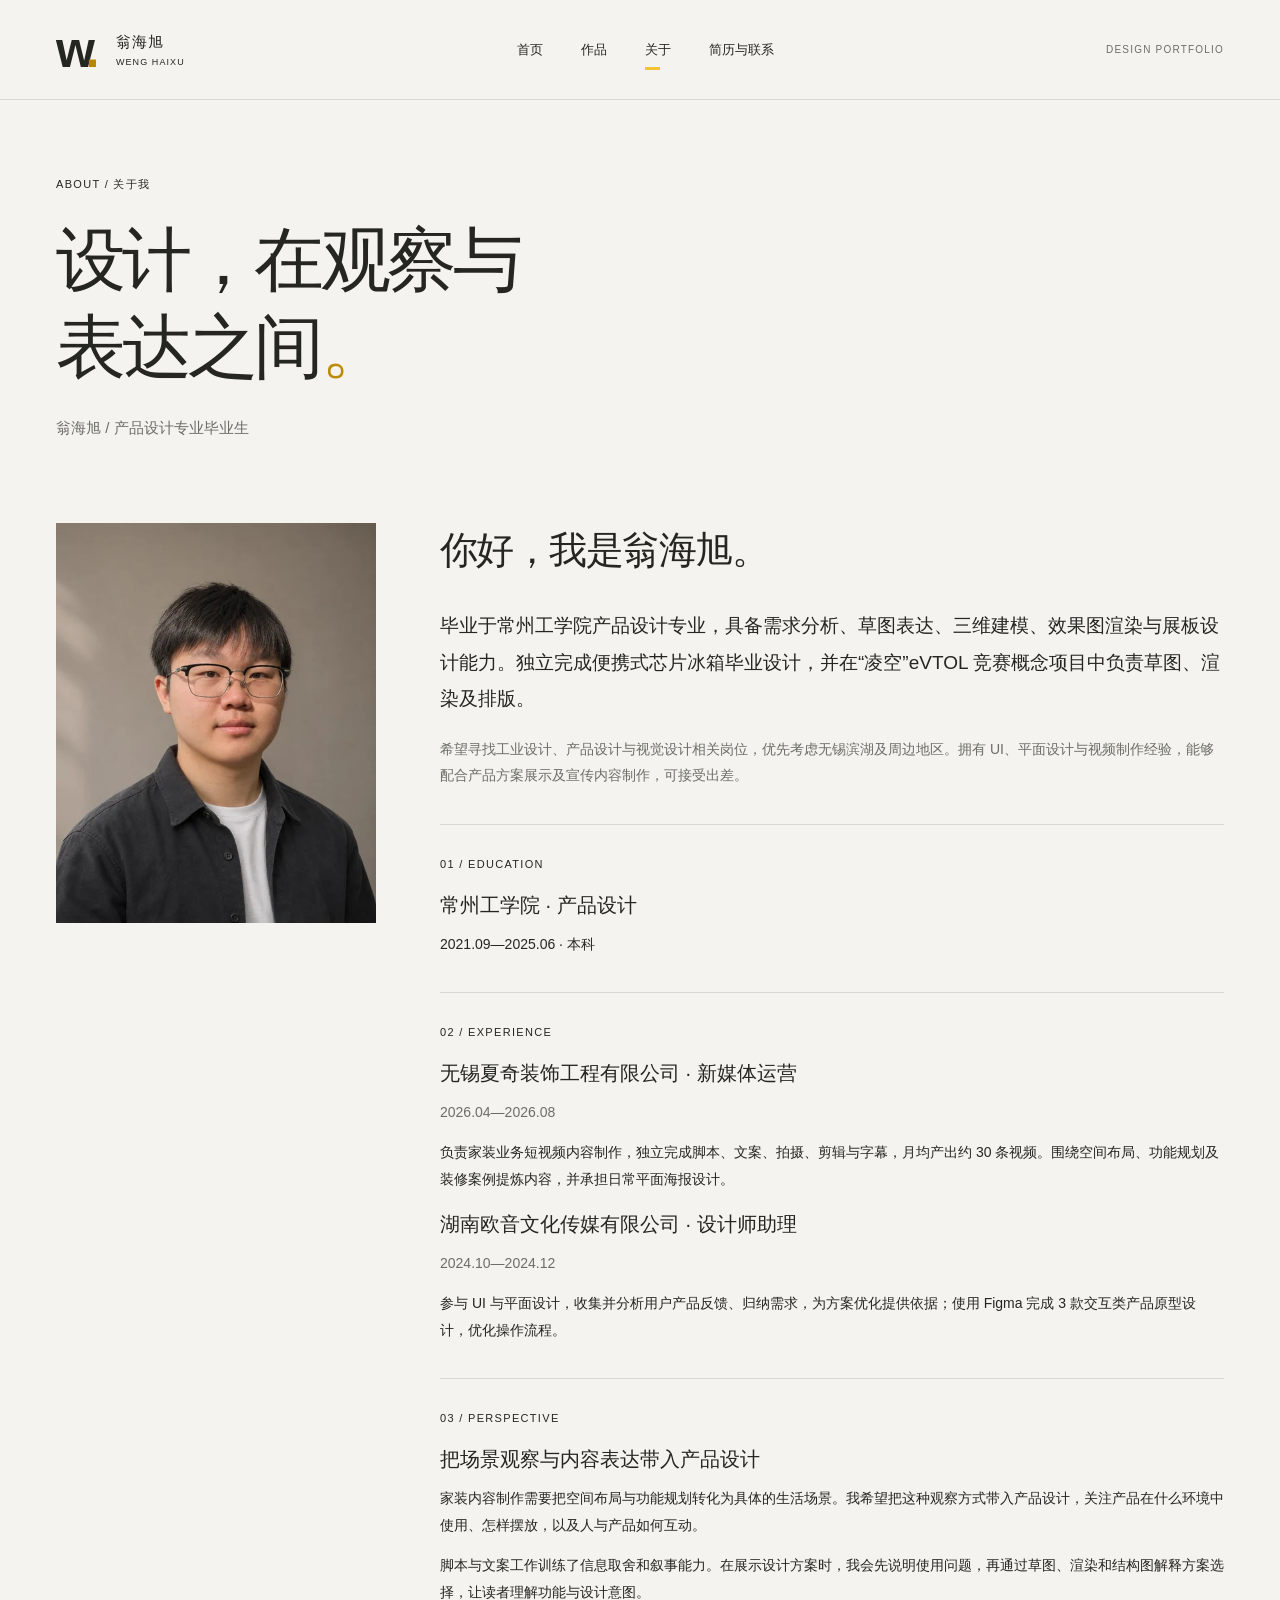
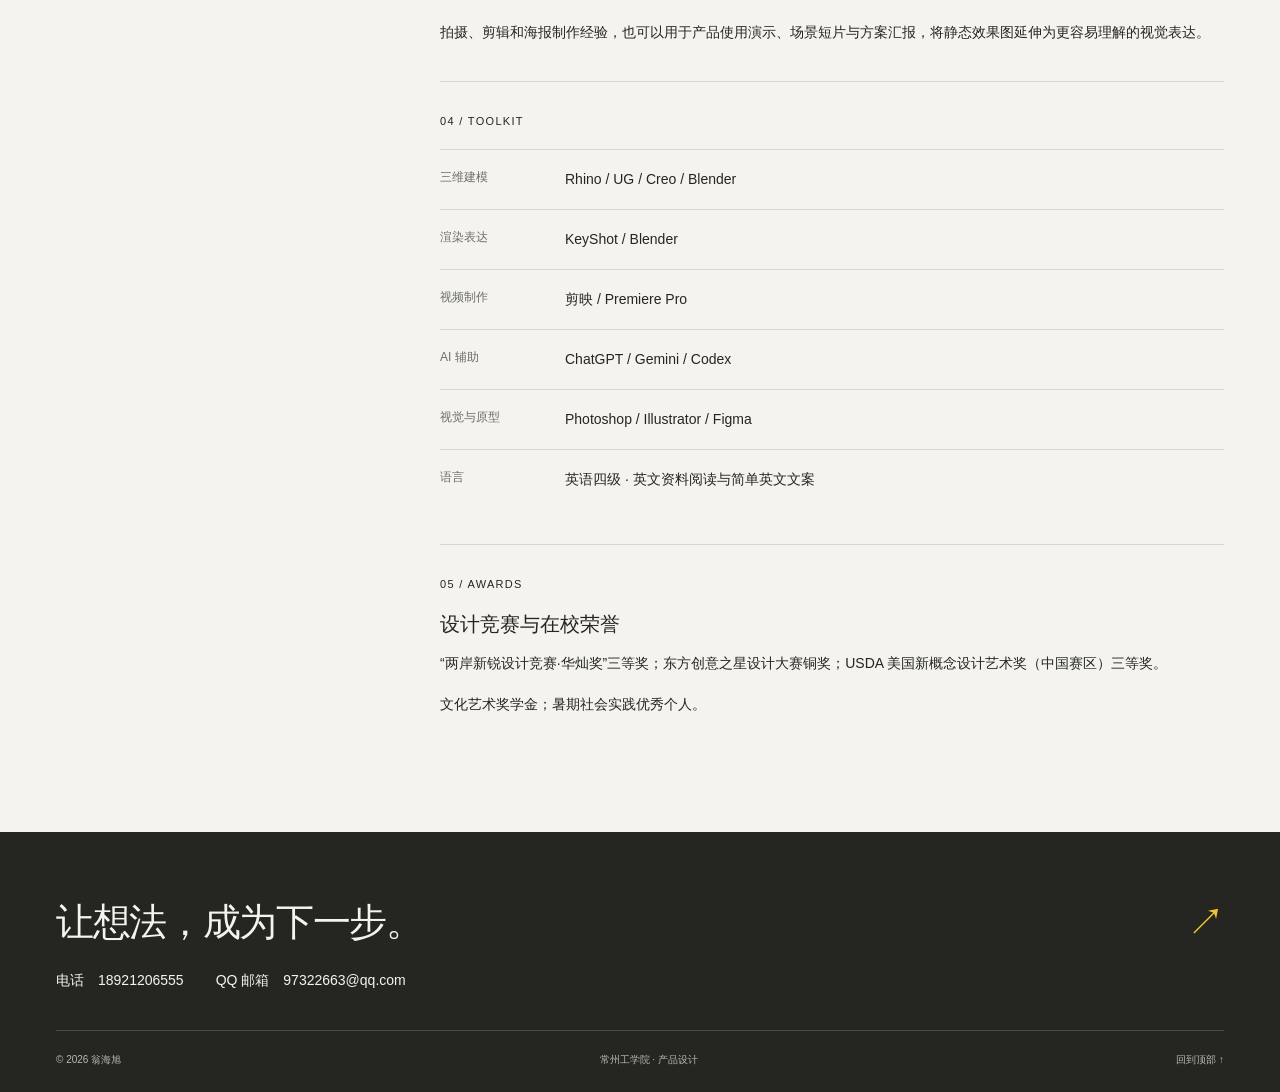
==== commit 860ff4ec: "Correct Lingkong contribution" ====
--- a/about/index.html
+++ b/about/index.html
@@ -1 +1 @@
-<!DOCTYPE html><html lang="zh-CN"><head><meta charset="UTF-8"><meta name="viewport" content="width=device-width, initial-scale=1"><meta name="description" content="常州工学院产品设计专业毕业生。以三维建模探索产品形态，以图像与版式表达设计想法。"><meta name="theme-color" content="#252622"><title>关于我 — 翁海旭</title><link rel="icon" href="/favicon.svg" type="image/svg+xml"><link rel="canonical" href="https://whx97322663-glitch.github.io/about/"><meta property="og:title" content="关于我 — 翁海旭"><meta property="og:description" content="常州工学院产品设计专业毕业生。以三维建模探索产品形态，以图像与版式表达设计想法。"><meta property="og:type" content="website"><meta property="og:url" content="https://whx97322663-glitch.github.io/about/"><link rel="stylesheet" href="/_astro/Base.BLZxcgM2.css"></head><body><a class="skip" href="#main">跳转到内容</a><header class="site-header"><a class="wordmark" href="/" aria-label="翁海旭，返回首页"><span class="mark" aria-hidden="true">w<span>.</span></span><span>翁海旭<small>WENG HAIXU</small></span></a><nav aria-label="主导航" class="desktop-nav"><a href="/">首页</a><a href="/projects/">作品</a><a href="/about/" aria-current="page">关于</a><a href="/contact/">简历与联系</a></nav><details class="mobile-nav"><summary>菜单 <span aria-hidden="true">＋</span></summary><nav aria-label="手机导航"><a href="/">首页</a><a href="/projects/">作品</a><a href="/about/">关于</a><a href="/contact/">简历与联系</a></nav></details><span class="header-note">DESIGN PORTFOLIO</span></header><main id="main"><section class="wrap page-intro"><span class="eyebrow">ABOUT / 关于我</span><h1>设计，在观察与<br>表达之间<span class="accent-dot">。</span></h1><p>翁海旭 / 产品设计专业毕业生</p></section><section class="wrap biography"><picture class="mobile-preview"><source media="(max-width: 700px)" srcset="/media/profile/portrait-480.webp"><img class="bio-portrait" src="/media/profile/portrait-960.webp" srcset="/media/profile/portrait-480.webp 480w, /media/profile/portrait-960.webp 960w" sizes="(max-width: 700px) 62vw, 320px" width="960" height="1200" alt="翁海旭的个人肖像"></picture><div><h2>你好，我是翁海旭。</h2><p class="intro-text">毕业于常州工学院产品设计专业，具备需求分析、草图表达、三维建模、效果图渲染与展板设计能力。独立完成便携式芯片冰箱毕业设计，并在“凌空”eVTOL 竞赛概念项目中负责产品建模与展板排版。</p><p>希望寻找工业设计、产品设计与视觉设计相关岗位，优先考虑无锡滨湖及周边地区。拥有 UI、平面设计与视频制作经验，能够配合产品方案展示及宣传内容制作，可接受出差。</p><div class="bio-section"><span class="eyebrow">01 / EDUCATION</span><h3>常州工学院 · 产品设计</h3><p>2021.09—2025.06 · 本科</p></div><div class="bio-section"><span class="eyebrow">02 / EXPERIENCE</span><h3>无锡夏奇装饰工程有限公司 · 新媒体运营</h3><p class="muted">2026.04—2026.08</p><p>负责家装业务短视频内容制作，独立完成脚本、文案、拍摄、剪辑与字幕，月均产出约 30 条视频。围绕空间布局、功能规划及装修案例提炼内容，并承担日常平面海报设计。</p><h3>湖南欧音文化传媒有限公司 · 设计师助理</h3><p class="muted">2024.10—2024.12</p><p>参与 UI 与平面设计，收集并分析用户产品反馈、归纳需求，为方案优化提供依据；使用 Figma 完成 3 款交互类产品原型设计，优化操作流程。</p></div><div class="bio-section"><span class="eyebrow">03 / PERSPECTIVE</span><h3>把场景观察与内容表达带入产品设计</h3><p>家装内容制作需要把空间布局与功能规划转化为具体的生活场景。我希望把这种观察方式带入产品设计，关注产品在什么环境中使用、怎样摆放，以及人与产品如何互动。</p><p>脚本与文案工作训练了信息取舍和叙事能力。在展示设计方案时，我会先说明使用问题，再通过草图、渲染和结构图解释方案选择，让读者理解功能与设计意图。</p><p>拍摄、剪辑和海报制作经验，也可以用于产品使用演示、场景短片与方案汇报，将静态效果图延伸为更容易理解的视觉表达。</p></div><div class="bio-section"><span class="eyebrow">04 / TOOLKIT</span><div class="skill-row"><span>三维建模</span><p>Rhino / UG / Creo / Blender</p></div><div class="skill-row"><span>渲染表达</span><p>KeyShot / Blender</p></div><div class="skill-row"><span>视频制作</span><p>剪映 / Premiere Pro</p></div><div class="skill-row"><span>AI 辅助</span><p>ChatGPT / Gemini / Codex</p></div><div class="skill-row"><span>视觉与原型</span><p>Photoshop / Illustrator / Figma</p></div><div class="skill-row"><span>语言</span><p>英语四级 · 英文资料阅读与简单英文文案</p></div></div><div class="bio-section"><span class="eyebrow">05 / AWARDS</span><h3>设计竞赛与在校荣誉</h3><p>“两岸新锐设计竞赛·华灿奖”三等奖；东方创意之星设计大赛铜奖；USDA 美国新概念设计艺术奖（中国赛区）三等奖。</p><p>文化艺术奖学金；暑期社会实践优秀个人。</p></div></div></section></main><footer class="site-footer"><div><a href="/contact/" class="footer-title">让想法，成为下一步。<span aria-hidden="true">↗</span></a><address class="footer-contact"><a href="tel:+8618921206555">电话　18921206555</a><a href="mailto:97322663@qq.com">QQ 邮箱　97322663@qq.com</a></address></div><div class="footer-bottom"><span>© 2026 翁海旭</span><span>常州工学院 · 产品设计</span><a href="#main">回到顶部 ↑</a></div></footer><dialog id="image-dialog" aria-label="作品图片大图"><button type="button" class="dialog-close" autofocus aria-label="关闭大图">关闭 ×</button><img alt=""><p></p></dialog><script type="module">function e(e,t=`all`,n=`recommended`,r=e.flatMap(e=>e.categories)){let i=new Set(r);return e.filter(e=>!e.draft&&(t===`all`||!i.has(t)||e.categories.includes(t))).sort((e,t)=>(n===`year`?(t.year??0)-(e.year??0):0)||e.order-t.order||e.slug.localeCompare(t.slug))}var t=document.querySelector(`.mobile-nav`);document.addEventListener(`keydown`,e=>{e.key===`Escape`&&t?.open&&(t.open=!1,t.querySelector(`summary`)?.focus())}),document.addEventListener(`click`,e=>{t?.open&&!t.contains(e.target)&&(t.open=!1)});var n=document.querySelector(`#image-dialog`),r=null;document.querySelectorAll(`[data-image]`).forEach(e=>e.addEventListener(`click`,()=>{if(!n)return;r=e;let t=n.querySelector(`img`);t.src=e.dataset.image,t.alt=e.dataset.alt||``,n.querySelector(`p`).textContent=e.dataset.caption||``,n.showModal(),document.body.style.overflow=`hidden`})),n?.querySelector(`button`)?.addEventListener(`click`,()=>n.close()),n?.addEventListener(`click`,e=>{if(e.target===n){let t=n.getBoundingClientRect();(e.clientX<t.left||e.clientX>t.right||e.clientY<t.top||e.clientY>t.bottom)&&n.close()}}),n?.addEventListener(`close`,()=>{document.body.style.overflow=``,r?.focus()}),document.querySelector(`[data-copy]`)?.addEventListener(`click`,async e=>{let t=e.currentTarget,n=document.querySelector(`#copy-status`);try{await navigator.clipboard.writeText(t.dataset.copy),n&&(n.textContent=`邮箱已复制。`)}catch{n&&(n.textContent=`无法自动复制，请选中邮箱文字手动复制。`)}});var i=document.querySelector(`#project-grid`);if(i){let t=Array.from(i.querySelectorAll(`[data-project]`)),n=Array.from(document.querySelectorAll(`[data-filter]`)),r=document.querySelector(`#project-sort`);function a(){let a=new URL(location.href),o=a.searchParams.get(`category`)||`all`;n.some(e=>e.dataset.filter===o)||(o=`all`);let s=a.searchParams.get(`sort`)===`year`?`year`:`recommended`;r.value=s,n.forEach(e=>{e.dataset.filter===o?e.setAttribute(`aria-current`,`true`):e.removeAttribute(`aria-current`)}),t.forEach(e=>e.hidden=!0);let c=e(t.map(e=>({slug:e.dataset.slug||``,categories:e.dataset.categories?.split(`,`)||[],year:Number(e.dataset.year),order:Number(e.dataset.order),draft:!1,card:e})),o,s,n.map(e=>e.dataset.filter));c.forEach(e=>{e.card.hidden=!1,i.append(e.card)});let l=c.length;document.querySelector(`#results-count`).textContent=`共 ${l} 个项目`,document.querySelector(`#empty-results`).hidden=l!==0;try{sessionStorage.setItem(`portfolio-list`,location.pathname+location.search)}catch{}}function o(e,t){let n=new URL(location.href);e===`all`?n.searchParams.delete(`category`):n.searchParams.set(`category`,e),t===`recommended`?n.searchParams.delete(`sort`):n.searchParams.set(`sort`,t),history.pushState(null,``,n),a()}n.forEach(e=>e.addEventListener(`click`,t=>{t.ctrlKey||t.metaKey||t.shiftKey||t.altKey||(t.preventDefault(),o(e.dataset.filter,r.value))})),r.addEventListener(`change`,()=>o(document.querySelector(`[data-filter][aria-current=true]`)?.dataset.filter||`all`,r.value)),document.querySelector(`[data-reset]`)?.addEventListener(`click`,e=>{e.preventDefault(),o(`all`,`recommended`)}),addEventListener(`popstate`,a),a()}try{let e=sessionStorage.getItem(`portfolio-list`);e&&/^\/projects\/(?:\?[^#]*)?$/.test(e)&&document.querySelector(`[data-back-projects]`)?.setAttribute(`href`,e)}catch{}if(matchMedia(`(max-width:700px)`).matches){let e=document.querySelector(`.case-toc details`);e&&(e.open=!1)}</script></body></html>+<!DOCTYPE html><html lang="zh-CN"><head><meta charset="UTF-8"><meta name="viewport" content="width=device-width, initial-scale=1"><meta name="description" content="常州工学院产品设计专业毕业生。以三维建模探索产品形态，以图像与版式表达设计想法。"><meta name="theme-color" content="#252622"><title>关于我 — 翁海旭</title><link rel="icon" href="/favicon.svg" type="image/svg+xml"><link rel="canonical" href="https://whx97322663-glitch.github.io/about/"><meta property="og:title" content="关于我 — 翁海旭"><meta property="og:description" content="常州工学院产品设计专业毕业生。以三维建模探索产品形态，以图像与版式表达设计想法。"><meta property="og:type" content="website"><meta property="og:url" content="https://whx97322663-glitch.github.io/about/"><link rel="stylesheet" href="/_astro/Base.BLZxcgM2.css"></head><body><a class="skip" href="#main">跳转到内容</a><header class="site-header"><a class="wordmark" href="/" aria-label="翁海旭，返回首页"><span class="mark" aria-hidden="true">w<span>.</span></span><span>翁海旭<small>WENG HAIXU</small></span></a><nav aria-label="主导航" class="desktop-nav"><a href="/">首页</a><a href="/projects/">作品</a><a href="/about/" aria-current="page">关于</a><a href="/contact/">简历与联系</a></nav><details class="mobile-nav"><summary>菜单 <span aria-hidden="true">＋</span></summary><nav aria-label="手机导航"><a href="/">首页</a><a href="/projects/">作品</a><a href="/about/">关于</a><a href="/contact/">简历与联系</a></nav></details><span class="header-note">DESIGN PORTFOLIO</span></header><main id="main"><section class="wrap page-intro"><span class="eyebrow">ABOUT / 关于我</span><h1>设计，在观察与<br>表达之间<span class="accent-dot">。</span></h1><p>翁海旭 / 产品设计专业毕业生</p></section><section class="wrap biography"><picture class="mobile-preview"><source media="(max-width: 700px)" srcset="/media/profile/portrait-480.webp"><img class="bio-portrait" src="/media/profile/portrait-960.webp" srcset="/media/profile/portrait-480.webp 480w, /media/profile/portrait-960.webp 960w" sizes="(max-width: 700px) 62vw, 320px" width="960" height="1200" alt="翁海旭的个人肖像"></picture><div><h2>你好，我是翁海旭。</h2><p class="intro-text">毕业于常州工学院产品设计专业，具备需求分析、草图表达、三维建模、效果图渲染与展板设计能力。独立完成便携式芯片冰箱毕业设计，并在“凌空”eVTOL 竞赛概念项目中负责草图、渲染及排版。</p><p>希望寻找工业设计、产品设计与视觉设计相关岗位，优先考虑无锡滨湖及周边地区。拥有 UI、平面设计与视频制作经验，能够配合产品方案展示及宣传内容制作，可接受出差。</p><div class="bio-section"><span class="eyebrow">01 / EDUCATION</span><h3>常州工学院 · 产品设计</h3><p>2021.09—2025.06 · 本科</p></div><div class="bio-section"><span class="eyebrow">02 / EXPERIENCE</span><h3>无锡夏奇装饰工程有限公司 · 新媒体运营</h3><p class="muted">2026.04—2026.08</p><p>负责家装业务短视频内容制作，独立完成脚本、文案、拍摄、剪辑与字幕，月均产出约 30 条视频。围绕空间布局、功能规划及装修案例提炼内容，并承担日常平面海报设计。</p><h3>湖南欧音文化传媒有限公司 · 设计师助理</h3><p class="muted">2024.10—2024.12</p><p>参与 UI 与平面设计，收集并分析用户产品反馈、归纳需求，为方案优化提供依据；使用 Figma 完成 3 款交互类产品原型设计，优化操作流程。</p></div><div class="bio-section"><span class="eyebrow">03 / PERSPECTIVE</span><h3>把场景观察与内容表达带入产品设计</h3><p>家装内容制作需要把空间布局与功能规划转化为具体的生活场景。我希望把这种观察方式带入产品设计，关注产品在什么环境中使用、怎样摆放，以及人与产品如何互动。</p><p>脚本与文案工作训练了信息取舍和叙事能力。在展示设计方案时，我会先说明使用问题，再通过草图、渲染和结构图解释方案选择，让读者理解功能与设计意图。</p><p>拍摄、剪辑和海报制作经验，也可以用于产品使用演示、场景短片与方案汇报，将静态效果图延伸为更容易理解的视觉表达。</p></div><div class="bio-section"><span class="eyebrow">04 / TOOLKIT</span><div class="skill-row"><span>三维建模</span><p>Rhino / UG / Creo / Blender</p></div><div class="skill-row"><span>渲染表达</span><p>KeyShot / Blender</p></div><div class="skill-row"><span>视频制作</span><p>剪映 / Premiere Pro</p></div><div class="skill-row"><span>AI 辅助</span><p>ChatGPT / Gemini / Codex</p></div><div class="skill-row"><span>视觉与原型</span><p>Photoshop / Illustrator / Figma</p></div><div class="skill-row"><span>语言</span><p>英语四级 · 英文资料阅读与简单英文文案</p></div></div><div class="bio-section"><span class="eyebrow">05 / AWARDS</span><h3>设计竞赛与在校荣誉</h3><p>“两岸新锐设计竞赛·华灿奖”三等奖；东方创意之星设计大赛铜奖；USDA 美国新概念设计艺术奖（中国赛区）三等奖。</p><p>文化艺术奖学金；暑期社会实践优秀个人。</p></div></div></section></main><footer class="site-footer"><div><a href="/contact/" class="footer-title">让想法，成为下一步。<span aria-hidden="true">↗</span></a><address class="footer-contact"><a href="tel:+8618921206555">电话　18921206555</a><a href="mailto:97322663@qq.com">QQ 邮箱　97322663@qq.com</a></address></div><div class="footer-bottom"><span>© 2026 翁海旭</span><span>常州工学院 · 产品设计</span><a href="#main">回到顶部 ↑</a></div></footer><dialog id="image-dialog" aria-label="作品图片大图"><button type="button" class="dialog-close" autofocus aria-label="关闭大图">关闭 ×</button><img alt=""><p></p></dialog><script type="module">function e(e,t=`all`,n=`recommended`,r=e.flatMap(e=>e.categories)){let i=new Set(r);return e.filter(e=>!e.draft&&(t===`all`||!i.has(t)||e.categories.includes(t))).sort((e,t)=>(n===`year`?(t.year??0)-(e.year??0):0)||e.order-t.order||e.slug.localeCompare(t.slug))}var t=document.querySelector(`.mobile-nav`);document.addEventListener(`keydown`,e=>{e.key===`Escape`&&t?.open&&(t.open=!1,t.querySelector(`summary`)?.focus())}),document.addEventListener(`click`,e=>{t?.open&&!t.contains(e.target)&&(t.open=!1)});var n=document.querySelector(`#image-dialog`),r=null;document.querySelectorAll(`[data-image]`).forEach(e=>e.addEventListener(`click`,()=>{if(!n)return;r=e;let t=n.querySelector(`img`);t.src=e.dataset.image,t.alt=e.dataset.alt||``,n.querySelector(`p`).textContent=e.dataset.caption||``,n.showModal(),document.body.style.overflow=`hidden`})),n?.querySelector(`button`)?.addEventListener(`click`,()=>n.close()),n?.addEventListener(`click`,e=>{if(e.target===n){let t=n.getBoundingClientRect();(e.clientX<t.left||e.clientX>t.right||e.clientY<t.top||e.clientY>t.bottom)&&n.close()}}),n?.addEventListener(`close`,()=>{document.body.style.overflow=``,r?.focus()}),document.querySelector(`[data-copy]`)?.addEventListener(`click`,async e=>{let t=e.currentTarget,n=document.querySelector(`#copy-status`);try{await navigator.clipboard.writeText(t.dataset.copy),n&&(n.textContent=`邮箱已复制。`)}catch{n&&(n.textContent=`无法自动复制，请选中邮箱文字手动复制。`)}});var i=document.querySelector(`#project-grid`);if(i){let t=Array.from(i.querySelectorAll(`[data-project]`)),n=Array.from(document.querySelectorAll(`[data-filter]`)),r=document.querySelector(`#project-sort`);function a(){let a=new URL(location.href),o=a.searchParams.get(`category`)||`all`;n.some(e=>e.dataset.filter===o)||(o=`all`);let s=a.searchParams.get(`sort`)===`year`?`year`:`recommended`;r.value=s,n.forEach(e=>{e.dataset.filter===o?e.setAttribute(`aria-current`,`true`):e.removeAttribute(`aria-current`)}),t.forEach(e=>e.hidden=!0);let c=e(t.map(e=>({slug:e.dataset.slug||``,categories:e.dataset.categories?.split(`,`)||[],year:Number(e.dataset.year),order:Number(e.dataset.order),draft:!1,card:e})),o,s,n.map(e=>e.dataset.filter));c.forEach(e=>{e.card.hidden=!1,i.append(e.card)});let l=c.length;document.querySelector(`#results-count`).textContent=`共 ${l} 个项目`,document.querySelector(`#empty-results`).hidden=l!==0;try{sessionStorage.setItem(`portfolio-list`,location.pathname+location.search)}catch{}}function o(e,t){let n=new URL(location.href);e===`all`?n.searchParams.delete(`category`):n.searchParams.set(`category`,e),t===`recommended`?n.searchParams.delete(`sort`):n.searchParams.set(`sort`,t),history.pushState(null,``,n),a()}n.forEach(e=>e.addEventListener(`click`,t=>{t.ctrlKey||t.metaKey||t.shiftKey||t.altKey||(t.preventDefault(),o(e.dataset.filter,r.value))})),r.addEventListener(`change`,()=>o(document.querySelector(`[data-filter][aria-current=true]`)?.dataset.filter||`all`,r.value)),document.querySelector(`[data-reset]`)?.addEventListener(`click`,e=>{e.preventDefault(),o(`all`,`recommended`)}),addEventListener(`popstate`,a),a()}try{let e=sessionStorage.getItem(`portfolio-list`);e&&/^\/projects\/(?:\?[^#]*)?$/.test(e)&&document.querySelector(`[data-back-projects]`)?.setAttribute(`href`,e)}catch{}if(matchMedia(`(max-width:700px)`).matches){let e=document.querySelector(`.case-toc details`);e&&(e.open=!1)}</script></body></html>
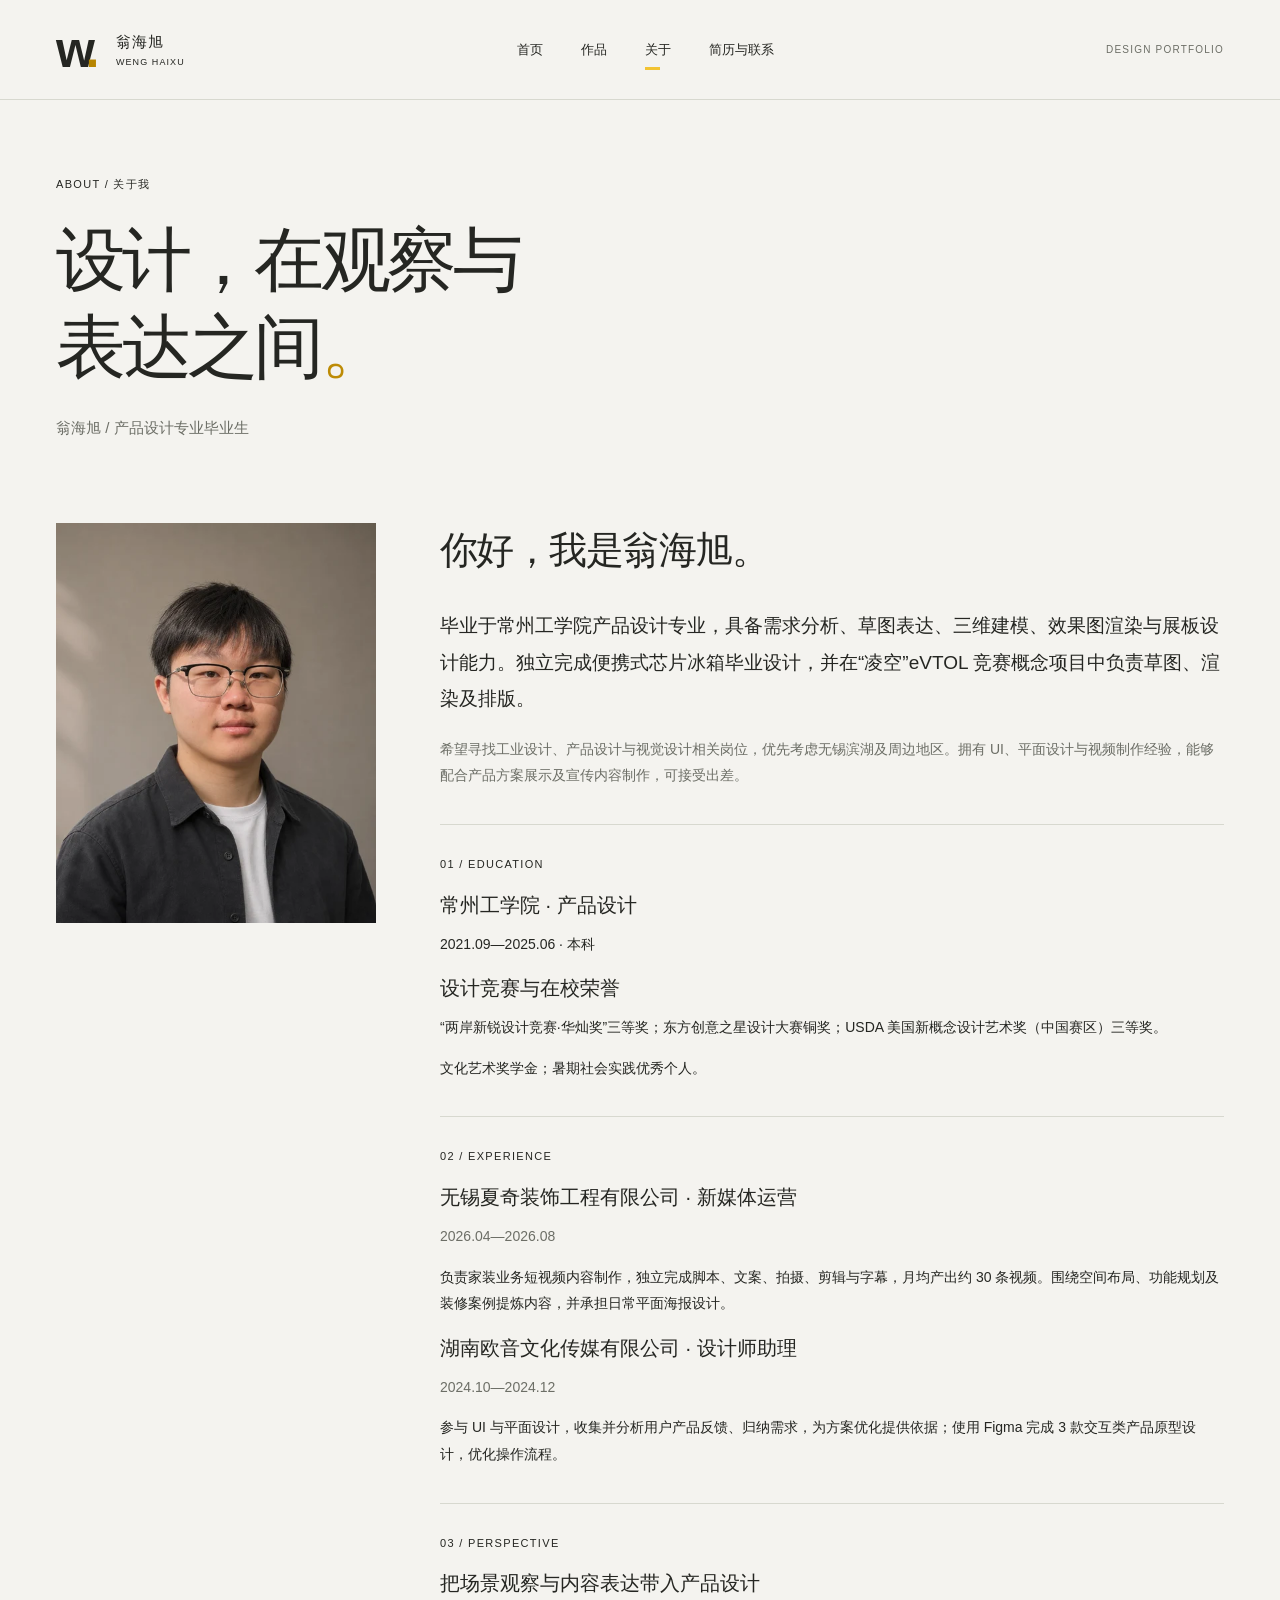
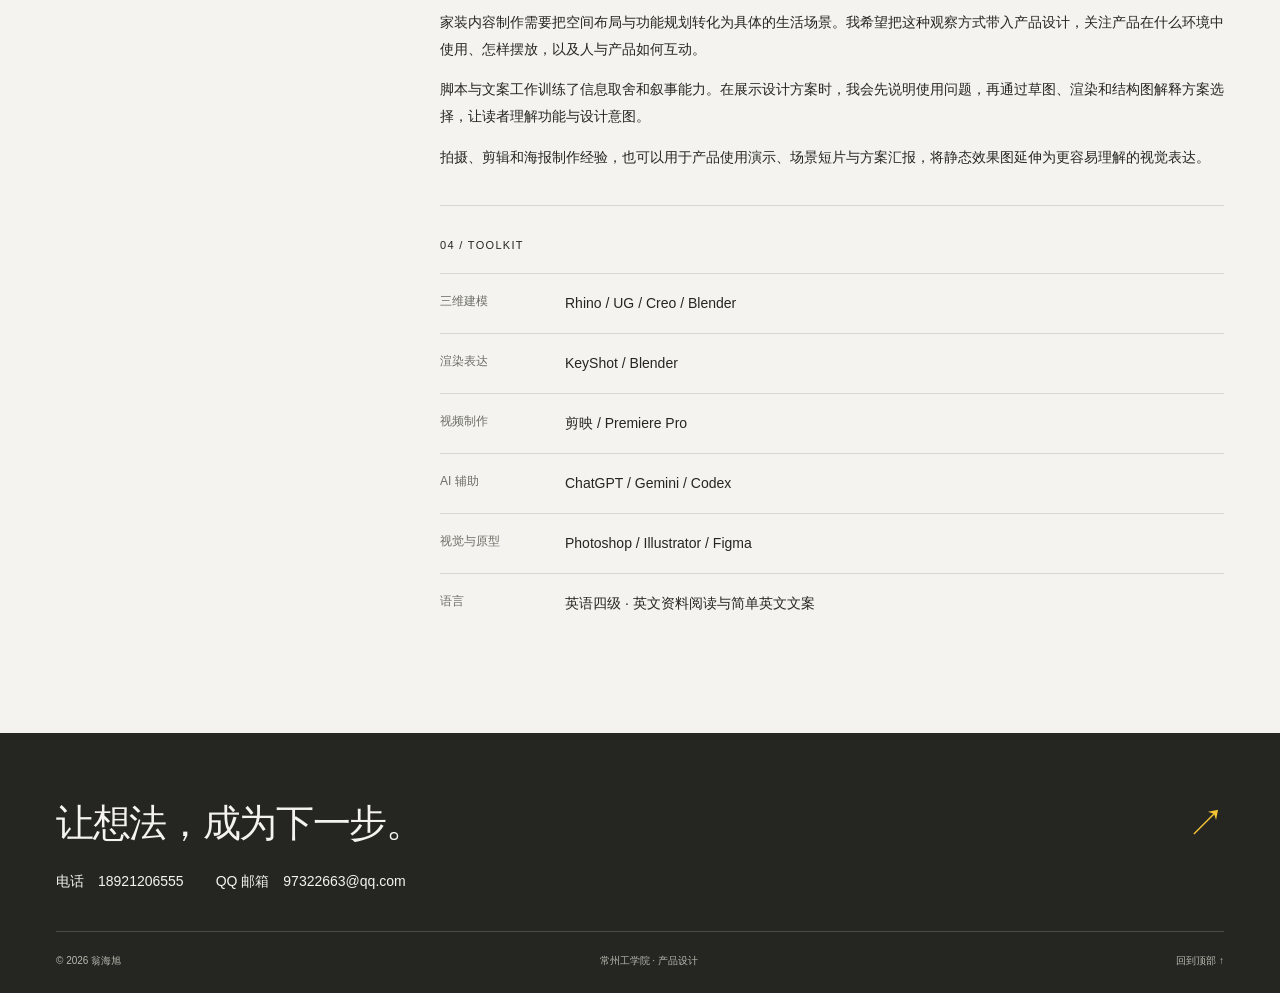
==== commit 441ce557: "Place honors under education" ====
--- a/about/index.html
+++ b/about/index.html
@@ -1 +1 @@
-<!DOCTYPE html><html lang="zh-CN"><head><meta charset="UTF-8"><meta name="viewport" content="width=device-width, initial-scale=1"><meta name="description" content="常州工学院产品设计专业毕业生。以三维建模探索产品形态，以图像与版式表达设计想法。"><meta name="theme-color" content="#252622"><title>关于我 — 翁海旭</title><link rel="icon" href="/favicon.svg" type="image/svg+xml"><link rel="canonical" href="https://whx97322663-glitch.github.io/about/"><meta property="og:title" content="关于我 — 翁海旭"><meta property="og:description" content="常州工学院产品设计专业毕业生。以三维建模探索产品形态，以图像与版式表达设计想法。"><meta property="og:type" content="website"><meta property="og:url" content="https://whx97322663-glitch.github.io/about/"><link rel="stylesheet" href="/_astro/Base.BLZxcgM2.css"></head><body><a class="skip" href="#main">跳转到内容</a><header class="site-header"><a class="wordmark" href="/" aria-label="翁海旭，返回首页"><span class="mark" aria-hidden="true">w<span>.</span></span><span>翁海旭<small>WENG HAIXU</small></span></a><nav aria-label="主导航" class="desktop-nav"><a href="/">首页</a><a href="/projects/">作品</a><a href="/about/" aria-current="page">关于</a><a href="/contact/">简历与联系</a></nav><details class="mobile-nav"><summary>菜单 <span aria-hidden="true">＋</span></summary><nav aria-label="手机导航"><a href="/">首页</a><a href="/projects/">作品</a><a href="/about/">关于</a><a href="/contact/">简历与联系</a></nav></details><span class="header-note">DESIGN PORTFOLIO</span></header><main id="main"><section class="wrap page-intro"><span class="eyebrow">ABOUT / 关于我</span><h1>设计，在观察与<br>表达之间<span class="accent-dot">。</span></h1><p>翁海旭 / 产品设计专业毕业生</p></section><section class="wrap biography"><picture class="mobile-preview"><source media="(max-width: 700px)" srcset="/media/profile/portrait-480.webp"><img class="bio-portrait" src="/media/profile/portrait-960.webp" srcset="/media/profile/portrait-480.webp 480w, /media/profile/portrait-960.webp 960w" sizes="(max-width: 700px) 62vw, 320px" width="960" height="1200" alt="翁海旭的个人肖像"></picture><div><h2>你好，我是翁海旭。</h2><p class="intro-text">毕业于常州工学院产品设计专业，具备需求分析、草图表达、三维建模、效果图渲染与展板设计能力。独立完成便携式芯片冰箱毕业设计，并在“凌空”eVTOL 竞赛概念项目中负责草图、渲染及排版。</p><p>希望寻找工业设计、产品设计与视觉设计相关岗位，优先考虑无锡滨湖及周边地区。拥有 UI、平面设计与视频制作经验，能够配合产品方案展示及宣传内容制作，可接受出差。</p><div class="bio-section"><span class="eyebrow">01 / EDUCATION</span><h3>常州工学院 · 产品设计</h3><p>2021.09—2025.06 · 本科</p></div><div class="bio-section"><span class="eyebrow">02 / EXPERIENCE</span><h3>无锡夏奇装饰工程有限公司 · 新媒体运营</h3><p class="muted">2026.04—2026.08</p><p>负责家装业务短视频内容制作，独立完成脚本、文案、拍摄、剪辑与字幕，月均产出约 30 条视频。围绕空间布局、功能规划及装修案例提炼内容，并承担日常平面海报设计。</p><h3>湖南欧音文化传媒有限公司 · 设计师助理</h3><p class="muted">2024.10—2024.12</p><p>参与 UI 与平面设计，收集并分析用户产品反馈、归纳需求，为方案优化提供依据；使用 Figma 完成 3 款交互类产品原型设计，优化操作流程。</p></div><div class="bio-section"><span class="eyebrow">03 / PERSPECTIVE</span><h3>把场景观察与内容表达带入产品设计</h3><p>家装内容制作需要把空间布局与功能规划转化为具体的生活场景。我希望把这种观察方式带入产品设计，关注产品在什么环境中使用、怎样摆放，以及人与产品如何互动。</p><p>脚本与文案工作训练了信息取舍和叙事能力。在展示设计方案时，我会先说明使用问题，再通过草图、渲染和结构图解释方案选择，让读者理解功能与设计意图。</p><p>拍摄、剪辑和海报制作经验，也可以用于产品使用演示、场景短片与方案汇报，将静态效果图延伸为更容易理解的视觉表达。</p></div><div class="bio-section"><span class="eyebrow">04 / TOOLKIT</span><div class="skill-row"><span>三维建模</span><p>Rhino / UG / Creo / Blender</p></div><div class="skill-row"><span>渲染表达</span><p>KeyShot / Blender</p></div><div class="skill-row"><span>视频制作</span><p>剪映 / Premiere Pro</p></div><div class="skill-row"><span>AI 辅助</span><p>ChatGPT / Gemini / Codex</p></div><div class="skill-row"><span>视觉与原型</span><p>Photoshop / Illustrator / Figma</p></div><div class="skill-row"><span>语言</span><p>英语四级 · 英文资料阅读与简单英文文案</p></div></div><div class="bio-section"><span class="eyebrow">05 / AWARDS</span><h3>设计竞赛与在校荣誉</h3><p>“两岸新锐设计竞赛·华灿奖”三等奖；东方创意之星设计大赛铜奖；USDA 美国新概念设计艺术奖（中国赛区）三等奖。</p><p>文化艺术奖学金；暑期社会实践优秀个人。</p></div></div></section></main><footer class="site-footer"><div><a href="/contact/" class="footer-title">让想法，成为下一步。<span aria-hidden="true">↗</span></a><address class="footer-contact"><a href="tel:+8618921206555">电话　18921206555</a><a href="mailto:97322663@qq.com">QQ 邮箱　97322663@qq.com</a></address></div><div class="footer-bottom"><span>© 2026 翁海旭</span><span>常州工学院 · 产品设计</span><a href="#main">回到顶部 ↑</a></div></footer><dialog id="image-dialog" aria-label="作品图片大图"><button type="button" class="dialog-close" autofocus aria-label="关闭大图">关闭 ×</button><img alt=""><p></p></dialog><script type="module">function e(e,t=`all`,n=`recommended`,r=e.flatMap(e=>e.categories)){let i=new Set(r);return e.filter(e=>!e.draft&&(t===`all`||!i.has(t)||e.categories.includes(t))).sort((e,t)=>(n===`year`?(t.year??0)-(e.year??0):0)||e.order-t.order||e.slug.localeCompare(t.slug))}var t=document.querySelector(`.mobile-nav`);document.addEventListener(`keydown`,e=>{e.key===`Escape`&&t?.open&&(t.open=!1,t.querySelector(`summary`)?.focus())}),document.addEventListener(`click`,e=>{t?.open&&!t.contains(e.target)&&(t.open=!1)});var n=document.querySelector(`#image-dialog`),r=null;document.querySelectorAll(`[data-image]`).forEach(e=>e.addEventListener(`click`,()=>{if(!n)return;r=e;let t=n.querySelector(`img`);t.src=e.dataset.image,t.alt=e.dataset.alt||``,n.querySelector(`p`).textContent=e.dataset.caption||``,n.showModal(),document.body.style.overflow=`hidden`})),n?.querySelector(`button`)?.addEventListener(`click`,()=>n.close()),n?.addEventListener(`click`,e=>{if(e.target===n){let t=n.getBoundingClientRect();(e.clientX<t.left||e.clientX>t.right||e.clientY<t.top||e.clientY>t.bottom)&&n.close()}}),n?.addEventListener(`close`,()=>{document.body.style.overflow=``,r?.focus()}),document.querySelector(`[data-copy]`)?.addEventListener(`click`,async e=>{let t=e.currentTarget,n=document.querySelector(`#copy-status`);try{await navigator.clipboard.writeText(t.dataset.copy),n&&(n.textContent=`邮箱已复制。`)}catch{n&&(n.textContent=`无法自动复制，请选中邮箱文字手动复制。`)}});var i=document.querySelector(`#project-grid`);if(i){let t=Array.from(i.querySelectorAll(`[data-project]`)),n=Array.from(document.querySelectorAll(`[data-filter]`)),r=document.querySelector(`#project-sort`);function a(){let a=new URL(location.href),o=a.searchParams.get(`category`)||`all`;n.some(e=>e.dataset.filter===o)||(o=`all`);let s=a.searchParams.get(`sort`)===`year`?`year`:`recommended`;r.value=s,n.forEach(e=>{e.dataset.filter===o?e.setAttribute(`aria-current`,`true`):e.removeAttribute(`aria-current`)}),t.forEach(e=>e.hidden=!0);let c=e(t.map(e=>({slug:e.dataset.slug||``,categories:e.dataset.categories?.split(`,`)||[],year:Number(e.dataset.year),order:Number(e.dataset.order),draft:!1,card:e})),o,s,n.map(e=>e.dataset.filter));c.forEach(e=>{e.card.hidden=!1,i.append(e.card)});let l=c.length;document.querySelector(`#results-count`).textContent=`共 ${l} 个项目`,document.querySelector(`#empty-results`).hidden=l!==0;try{sessionStorage.setItem(`portfolio-list`,location.pathname+location.search)}catch{}}function o(e,t){let n=new URL(location.href);e===`all`?n.searchParams.delete(`category`):n.searchParams.set(`category`,e),t===`recommended`?n.searchParams.delete(`sort`):n.searchParams.set(`sort`,t),history.pushState(null,``,n),a()}n.forEach(e=>e.addEventListener(`click`,t=>{t.ctrlKey||t.metaKey||t.shiftKey||t.altKey||(t.preventDefault(),o(e.dataset.filter,r.value))})),r.addEventListener(`change`,()=>o(document.querySelector(`[data-filter][aria-current=true]`)?.dataset.filter||`all`,r.value)),document.querySelector(`[data-reset]`)?.addEventListener(`click`,e=>{e.preventDefault(),o(`all`,`recommended`)}),addEventListener(`popstate`,a),a()}try{let e=sessionStorage.getItem(`portfolio-list`);e&&/^\/projects\/(?:\?[^#]*)?$/.test(e)&&document.querySelector(`[data-back-projects]`)?.setAttribute(`href`,e)}catch{}if(matchMedia(`(max-width:700px)`).matches){let e=document.querySelector(`.case-toc details`);e&&(e.open=!1)}</script></body></html>+<!DOCTYPE html><html lang="zh-CN"><head><meta charset="UTF-8"><meta name="viewport" content="width=device-width, initial-scale=1"><meta name="description" content="常州工学院产品设计专业毕业生。以三维建模探索产品形态，以图像与版式表达设计想法。"><meta name="theme-color" content="#252622"><title>关于我 — 翁海旭</title><link rel="icon" href="/favicon.svg" type="image/svg+xml"><link rel="canonical" href="https://whx97322663-glitch.github.io/about/"><meta property="og:title" content="关于我 — 翁海旭"><meta property="og:description" content="常州工学院产品设计专业毕业生。以三维建模探索产品形态，以图像与版式表达设计想法。"><meta property="og:type" content="website"><meta property="og:url" content="https://whx97322663-glitch.github.io/about/"><link rel="stylesheet" href="/_astro/Base.BLZxcgM2.css"></head><body><a class="skip" href="#main">跳转到内容</a><header class="site-header"><a class="wordmark" href="/" aria-label="翁海旭，返回首页"><span class="mark" aria-hidden="true">w<span>.</span></span><span>翁海旭<small>WENG HAIXU</small></span></a><nav aria-label="主导航" class="desktop-nav"><a href="/">首页</a><a href="/projects/">作品</a><a href="/about/" aria-current="page">关于</a><a href="/contact/">简历与联系</a></nav><details class="mobile-nav"><summary>菜单 <span aria-hidden="true">＋</span></summary><nav aria-label="手机导航"><a href="/">首页</a><a href="/projects/">作品</a><a href="/about/">关于</a><a href="/contact/">简历与联系</a></nav></details><span class="header-note">DESIGN PORTFOLIO</span></header><main id="main"><section class="wrap page-intro"><span class="eyebrow">ABOUT / 关于我</span><h1>设计，在观察与<br>表达之间<span class="accent-dot">。</span></h1><p>翁海旭 / 产品设计专业毕业生</p></section><section class="wrap biography"><picture class="mobile-preview"><source media="(max-width: 700px)" srcset="/media/profile/portrait-480.webp"><img class="bio-portrait" src="/media/profile/portrait-960.webp" srcset="/media/profile/portrait-480.webp 480w, /media/profile/portrait-960.webp 960w" sizes="(max-width: 700px) 62vw, 320px" width="960" height="1200" alt="翁海旭的个人肖像"></picture><div><h2>你好，我是翁海旭。</h2><p class="intro-text">毕业于常州工学院产品设计专业，具备需求分析、草图表达、三维建模、效果图渲染与展板设计能力。独立完成便携式芯片冰箱毕业设计，并在“凌空”eVTOL 竞赛概念项目中负责草图、渲染及排版。</p><p>希望寻找工业设计、产品设计与视觉设计相关岗位，优先考虑无锡滨湖及周边地区。拥有 UI、平面设计与视频制作经验，能够配合产品方案展示及宣传内容制作，可接受出差。</p><div class="bio-section"><span class="eyebrow">01 / EDUCATION</span><h3>常州工学院 · 产品设计</h3><p>2021.09—2025.06 · 本科</p><h3>设计竞赛与在校荣誉</h3><p>“两岸新锐设计竞赛·华灿奖”三等奖；东方创意之星设计大赛铜奖；USDA 美国新概念设计艺术奖（中国赛区）三等奖。</p><p>文化艺术奖学金；暑期社会实践优秀个人。</p></div><div class="bio-section"><span class="eyebrow">02 / EXPERIENCE</span><h3>无锡夏奇装饰工程有限公司 · 新媒体运营</h3><p class="muted">2026.04—2026.08</p><p>负责家装业务短视频内容制作，独立完成脚本、文案、拍摄、剪辑与字幕，月均产出约 30 条视频。围绕空间布局、功能规划及装修案例提炼内容，并承担日常平面海报设计。</p><h3>湖南欧音文化传媒有限公司 · 设计师助理</h3><p class="muted">2024.10—2024.12</p><p>参与 UI 与平面设计，收集并分析用户产品反馈、归纳需求，为方案优化提供依据；使用 Figma 完成 3 款交互类产品原型设计，优化操作流程。</p></div><div class="bio-section"><span class="eyebrow">03 / PERSPECTIVE</span><h3>把场景观察与内容表达带入产品设计</h3><p>家装内容制作需要把空间布局与功能规划转化为具体的生活场景。我希望把这种观察方式带入产品设计，关注产品在什么环境中使用、怎样摆放，以及人与产品如何互动。</p><p>脚本与文案工作训练了信息取舍和叙事能力。在展示设计方案时，我会先说明使用问题，再通过草图、渲染和结构图解释方案选择，让读者理解功能与设计意图。</p><p>拍摄、剪辑和海报制作经验，也可以用于产品使用演示、场景短片与方案汇报，将静态效果图延伸为更容易理解的视觉表达。</p></div><div class="bio-section"><span class="eyebrow">04 / TOOLKIT</span><div class="skill-row"><span>三维建模</span><p>Rhino / UG / Creo / Blender</p></div><div class="skill-row"><span>渲染表达</span><p>KeyShot / Blender</p></div><div class="skill-row"><span>视频制作</span><p>剪映 / Premiere Pro</p></div><div class="skill-row"><span>AI 辅助</span><p>ChatGPT / Gemini / Codex</p></div><div class="skill-row"><span>视觉与原型</span><p>Photoshop / Illustrator / Figma</p></div><div class="skill-row"><span>语言</span><p>英语四级 · 英文资料阅读与简单英文文案</p></div></div></div></section></main><footer class="site-footer"><div><a href="/contact/" class="footer-title">让想法，成为下一步。<span aria-hidden="true">↗</span></a><address class="footer-contact"><a href="tel:+8618921206555">电话　18921206555</a><a href="mailto:97322663@qq.com">QQ 邮箱　97322663@qq.com</a></address></div><div class="footer-bottom"><span>© 2026 翁海旭</span><span>常州工学院 · 产品设计</span><a href="#main">回到顶部 ↑</a></div></footer><dialog id="image-dialog" aria-label="作品图片大图"><button type="button" class="dialog-close" autofocus aria-label="关闭大图">关闭 ×</button><img alt=""><p></p></dialog><script type="module">function e(e,t=`all`,n=`recommended`,r=e.flatMap(e=>e.categories)){let i=new Set(r);return e.filter(e=>!e.draft&&(t===`all`||!i.has(t)||e.categories.includes(t))).sort((e,t)=>(n===`year`?(t.year??0)-(e.year??0):0)||e.order-t.order||e.slug.localeCompare(t.slug))}var t=document.querySelector(`.mobile-nav`);document.addEventListener(`keydown`,e=>{e.key===`Escape`&&t?.open&&(t.open=!1,t.querySelector(`summary`)?.focus())}),document.addEventListener(`click`,e=>{t?.open&&!t.contains(e.target)&&(t.open=!1)});var n=document.querySelector(`#image-dialog`),r=null;document.querySelectorAll(`[data-image]`).forEach(e=>e.addEventListener(`click`,()=>{if(!n)return;r=e;let t=n.querySelector(`img`);t.src=e.dataset.image,t.alt=e.dataset.alt||``,n.querySelector(`p`).textContent=e.dataset.caption||``,n.showModal(),document.body.style.overflow=`hidden`})),n?.querySelector(`button`)?.addEventListener(`click`,()=>n.close()),n?.addEventListener(`click`,e=>{if(e.target===n){let t=n.getBoundingClientRect();(e.clientX<t.left||e.clientX>t.right||e.clientY<t.top||e.clientY>t.bottom)&&n.close()}}),n?.addEventListener(`close`,()=>{document.body.style.overflow=``,r?.focus()}),document.querySelector(`[data-copy]`)?.addEventListener(`click`,async e=>{let t=e.currentTarget,n=document.querySelector(`#copy-status`);try{await navigator.clipboard.writeText(t.dataset.copy),n&&(n.textContent=`邮箱已复制。`)}catch{n&&(n.textContent=`无法自动复制，请选中邮箱文字手动复制。`)}});var i=document.querySelector(`#project-grid`);if(i){let t=Array.from(i.querySelectorAll(`[data-project]`)),n=Array.from(document.querySelectorAll(`[data-filter]`)),r=document.querySelector(`#project-sort`);function a(){let a=new URL(location.href),o=a.searchParams.get(`category`)||`all`;n.some(e=>e.dataset.filter===o)||(o=`all`);let s=a.searchParams.get(`sort`)===`year`?`year`:`recommended`;r.value=s,n.forEach(e=>{e.dataset.filter===o?e.setAttribute(`aria-current`,`true`):e.removeAttribute(`aria-current`)}),t.forEach(e=>e.hidden=!0);let c=e(t.map(e=>({slug:e.dataset.slug||``,categories:e.dataset.categories?.split(`,`)||[],year:Number(e.dataset.year),order:Number(e.dataset.order),draft:!1,card:e})),o,s,n.map(e=>e.dataset.filter));c.forEach(e=>{e.card.hidden=!1,i.append(e.card)});let l=c.length;document.querySelector(`#results-count`).textContent=`共 ${l} 个项目`,document.querySelector(`#empty-results`).hidden=l!==0;try{sessionStorage.setItem(`portfolio-list`,location.pathname+location.search)}catch{}}function o(e,t){let n=new URL(location.href);e===`all`?n.searchParams.delete(`category`):n.searchParams.set(`category`,e),t===`recommended`?n.searchParams.delete(`sort`):n.searchParams.set(`sort`,t),history.pushState(null,``,n),a()}n.forEach(e=>e.addEventListener(`click`,t=>{t.ctrlKey||t.metaKey||t.shiftKey||t.altKey||(t.preventDefault(),o(e.dataset.filter,r.value))})),r.addEventListener(`change`,()=>o(document.querySelector(`[data-filter][aria-current=true]`)?.dataset.filter||`all`,r.value)),document.querySelector(`[data-reset]`)?.addEventListener(`click`,e=>{e.preventDefault(),o(`all`,`recommended`)}),addEventListener(`popstate`,a),a()}try{let e=sessionStorage.getItem(`portfolio-list`);e&&/^\/projects\/(?:\?[^#]*)?$/.test(e)&&document.querySelector(`[data-back-projects]`)?.setAttribute(`href`,e)}catch{}if(matchMedia(`(max-width:700px)`).matches){let e=document.querySelector(`.case-toc details`);e&&(e.open=!1)}</script></body></html>
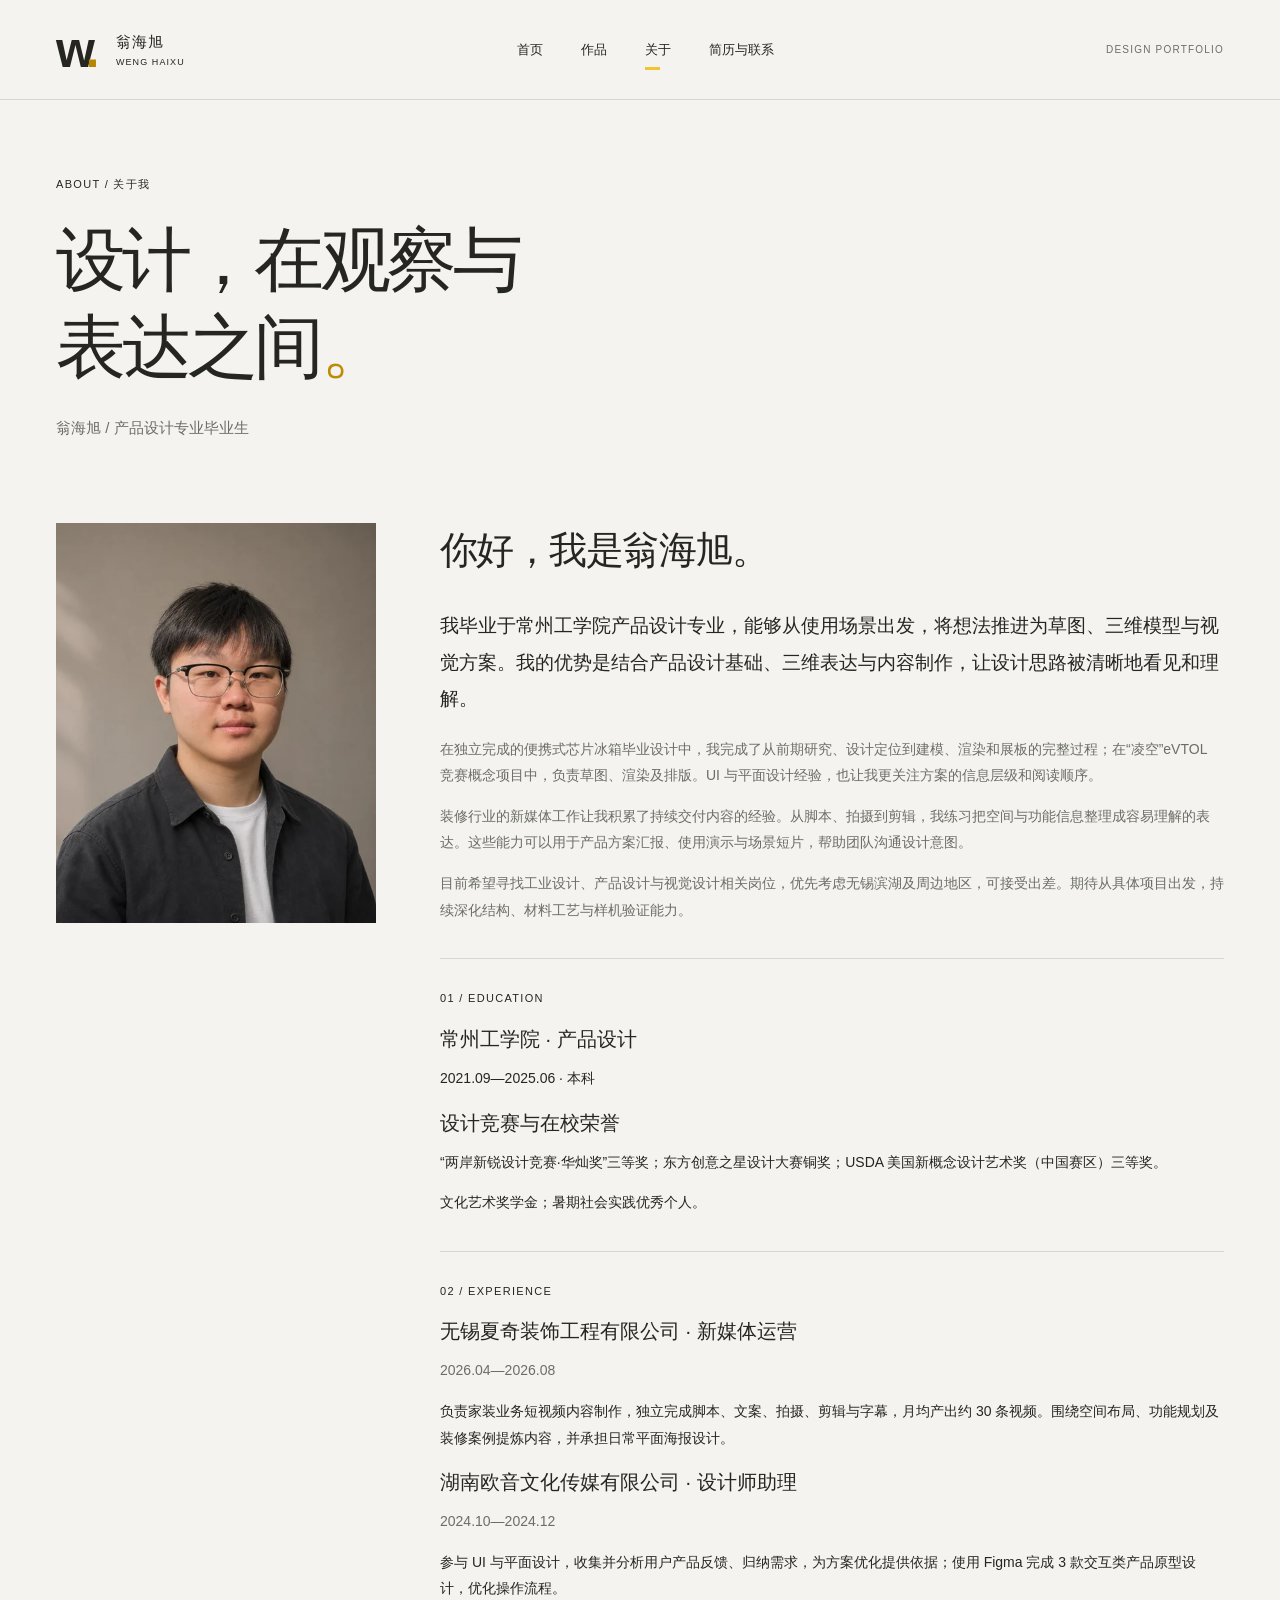
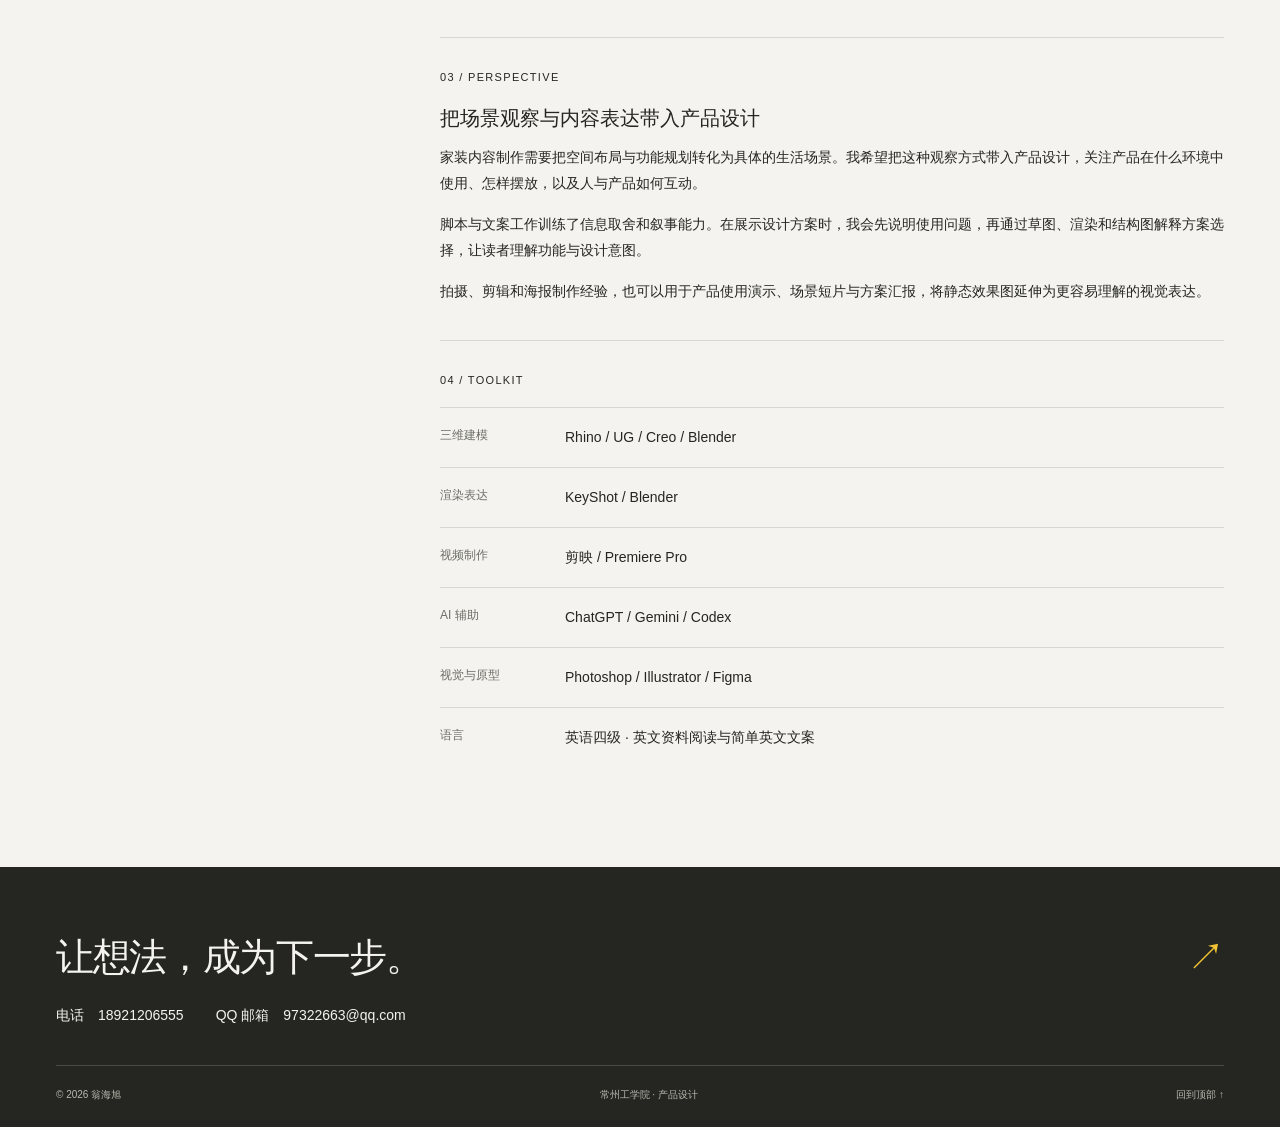
==== commit c0319bfc: "Refine personal introduction with project evidence" ====
--- a/about/index.html
+++ b/about/index.html
@@ -1 +1 @@
-<!DOCTYPE html><html lang="zh-CN"><head><meta charset="UTF-8"><meta name="viewport" content="width=device-width, initial-scale=1"><meta name="description" content="常州工学院产品设计专业毕业生。以三维建模探索产品形态，以图像与版式表达设计想法。"><meta name="theme-color" content="#252622"><title>关于我 — 翁海旭</title><link rel="icon" href="/favicon.svg" type="image/svg+xml"><link rel="canonical" href="https://whx97322663-glitch.github.io/about/"><meta property="og:title" content="关于我 — 翁海旭"><meta property="og:description" content="常州工学院产品设计专业毕业生。以三维建模探索产品形态，以图像与版式表达设计想法。"><meta property="og:type" content="website"><meta property="og:url" content="https://whx97322663-glitch.github.io/about/"><link rel="stylesheet" href="/_astro/Base.BLZxcgM2.css"></head><body><a class="skip" href="#main">跳转到内容</a><header class="site-header"><a class="wordmark" href="/" aria-label="翁海旭，返回首页"><span class="mark" aria-hidden="true">w<span>.</span></span><span>翁海旭<small>WENG HAIXU</small></span></a><nav aria-label="主导航" class="desktop-nav"><a href="/">首页</a><a href="/projects/">作品</a><a href="/about/" aria-current="page">关于</a><a href="/contact/">简历与联系</a></nav><details class="mobile-nav"><summary>菜单 <span aria-hidden="true">＋</span></summary><nav aria-label="手机导航"><a href="/">首页</a><a href="/projects/">作品</a><a href="/about/">关于</a><a href="/contact/">简历与联系</a></nav></details><span class="header-note">DESIGN PORTFOLIO</span></header><main id="main"><section class="wrap page-intro"><span class="eyebrow">ABOUT / 关于我</span><h1>设计，在观察与<br>表达之间<span class="accent-dot">。</span></h1><p>翁海旭 / 产品设计专业毕业生</p></section><section class="wrap biography"><picture class="mobile-preview"><source media="(max-width: 700px)" srcset="/media/profile/portrait-480.webp"><img class="bio-portrait" src="/media/profile/portrait-960.webp" srcset="/media/profile/portrait-480.webp 480w, /media/profile/portrait-960.webp 960w" sizes="(max-width: 700px) 62vw, 320px" width="960" height="1200" alt="翁海旭的个人肖像"></picture><div><h2>你好，我是翁海旭。</h2><p class="intro-text">毕业于常州工学院产品设计专业，具备需求分析、草图表达、三维建模、效果图渲染与展板设计能力。独立完成便携式芯片冰箱毕业设计，并在“凌空”eVTOL 竞赛概念项目中负责草图、渲染及排版。</p><p>希望寻找工业设计、产品设计与视觉设计相关岗位，优先考虑无锡滨湖及周边地区。拥有 UI、平面设计与视频制作经验，能够配合产品方案展示及宣传内容制作，可接受出差。</p><div class="bio-section"><span class="eyebrow">01 / EDUCATION</span><h3>常州工学院 · 产品设计</h3><p>2021.09—2025.06 · 本科</p><h3>设计竞赛与在校荣誉</h3><p>“两岸新锐设计竞赛·华灿奖”三等奖；东方创意之星设计大赛铜奖；USDA 美国新概念设计艺术奖（中国赛区）三等奖。</p><p>文化艺术奖学金；暑期社会实践优秀个人。</p></div><div class="bio-section"><span class="eyebrow">02 / EXPERIENCE</span><h3>无锡夏奇装饰工程有限公司 · 新媒体运营</h3><p class="muted">2026.04—2026.08</p><p>负责家装业务短视频内容制作，独立完成脚本、文案、拍摄、剪辑与字幕，月均产出约 30 条视频。围绕空间布局、功能规划及装修案例提炼内容，并承担日常平面海报设计。</p><h3>湖南欧音文化传媒有限公司 · 设计师助理</h3><p class="muted">2024.10—2024.12</p><p>参与 UI 与平面设计，收集并分析用户产品反馈、归纳需求，为方案优化提供依据；使用 Figma 完成 3 款交互类产品原型设计，优化操作流程。</p></div><div class="bio-section"><span class="eyebrow">03 / PERSPECTIVE</span><h3>把场景观察与内容表达带入产品设计</h3><p>家装内容制作需要把空间布局与功能规划转化为具体的生活场景。我希望把这种观察方式带入产品设计，关注产品在什么环境中使用、怎样摆放，以及人与产品如何互动。</p><p>脚本与文案工作训练了信息取舍和叙事能力。在展示设计方案时，我会先说明使用问题，再通过草图、渲染和结构图解释方案选择，让读者理解功能与设计意图。</p><p>拍摄、剪辑和海报制作经验，也可以用于产品使用演示、场景短片与方案汇报，将静态效果图延伸为更容易理解的视觉表达。</p></div><div class="bio-section"><span class="eyebrow">04 / TOOLKIT</span><div class="skill-row"><span>三维建模</span><p>Rhino / UG / Creo / Blender</p></div><div class="skill-row"><span>渲染表达</span><p>KeyShot / Blender</p></div><div class="skill-row"><span>视频制作</span><p>剪映 / Premiere Pro</p></div><div class="skill-row"><span>AI 辅助</span><p>ChatGPT / Gemini / Codex</p></div><div class="skill-row"><span>视觉与原型</span><p>Photoshop / Illustrator / Figma</p></div><div class="skill-row"><span>语言</span><p>英语四级 · 英文资料阅读与简单英文文案</p></div></div></div></section></main><footer class="site-footer"><div><a href="/contact/" class="footer-title">让想法，成为下一步。<span aria-hidden="true">↗</span></a><address class="footer-contact"><a href="tel:+8618921206555">电话　18921206555</a><a href="mailto:97322663@qq.com">QQ 邮箱　97322663@qq.com</a></address></div><div class="footer-bottom"><span>© 2026 翁海旭</span><span>常州工学院 · 产品设计</span><a href="#main">回到顶部 ↑</a></div></footer><dialog id="image-dialog" aria-label="作品图片大图"><button type="button" class="dialog-close" autofocus aria-label="关闭大图">关闭 ×</button><img alt=""><p></p></dialog><script type="module">function e(e,t=`all`,n=`recommended`,r=e.flatMap(e=>e.categories)){let i=new Set(r);return e.filter(e=>!e.draft&&(t===`all`||!i.has(t)||e.categories.includes(t))).sort((e,t)=>(n===`year`?(t.year??0)-(e.year??0):0)||e.order-t.order||e.slug.localeCompare(t.slug))}var t=document.querySelector(`.mobile-nav`);document.addEventListener(`keydown`,e=>{e.key===`Escape`&&t?.open&&(t.open=!1,t.querySelector(`summary`)?.focus())}),document.addEventListener(`click`,e=>{t?.open&&!t.contains(e.target)&&(t.open=!1)});var n=document.querySelector(`#image-dialog`),r=null;document.querySelectorAll(`[data-image]`).forEach(e=>e.addEventListener(`click`,()=>{if(!n)return;r=e;let t=n.querySelector(`img`);t.src=e.dataset.image,t.alt=e.dataset.alt||``,n.querySelector(`p`).textContent=e.dataset.caption||``,n.showModal(),document.body.style.overflow=`hidden`})),n?.querySelector(`button`)?.addEventListener(`click`,()=>n.close()),n?.addEventListener(`click`,e=>{if(e.target===n){let t=n.getBoundingClientRect();(e.clientX<t.left||e.clientX>t.right||e.clientY<t.top||e.clientY>t.bottom)&&n.close()}}),n?.addEventListener(`close`,()=>{document.body.style.overflow=``,r?.focus()}),document.querySelector(`[data-copy]`)?.addEventListener(`click`,async e=>{let t=e.currentTarget,n=document.querySelector(`#copy-status`);try{await navigator.clipboard.writeText(t.dataset.copy),n&&(n.textContent=`邮箱已复制。`)}catch{n&&(n.textContent=`无法自动复制，请选中邮箱文字手动复制。`)}});var i=document.querySelector(`#project-grid`);if(i){let t=Array.from(i.querySelectorAll(`[data-project]`)),n=Array.from(document.querySelectorAll(`[data-filter]`)),r=document.querySelector(`#project-sort`);function a(){let a=new URL(location.href),o=a.searchParams.get(`category`)||`all`;n.some(e=>e.dataset.filter===o)||(o=`all`);let s=a.searchParams.get(`sort`)===`year`?`year`:`recommended`;r.value=s,n.forEach(e=>{e.dataset.filter===o?e.setAttribute(`aria-current`,`true`):e.removeAttribute(`aria-current`)}),t.forEach(e=>e.hidden=!0);let c=e(t.map(e=>({slug:e.dataset.slug||``,categories:e.dataset.categories?.split(`,`)||[],year:Number(e.dataset.year),order:Number(e.dataset.order),draft:!1,card:e})),o,s,n.map(e=>e.dataset.filter));c.forEach(e=>{e.card.hidden=!1,i.append(e.card)});let l=c.length;document.querySelector(`#results-count`).textContent=`共 ${l} 个项目`,document.querySelector(`#empty-results`).hidden=l!==0;try{sessionStorage.setItem(`portfolio-list`,location.pathname+location.search)}catch{}}function o(e,t){let n=new URL(location.href);e===`all`?n.searchParams.delete(`category`):n.searchParams.set(`category`,e),t===`recommended`?n.searchParams.delete(`sort`):n.searchParams.set(`sort`,t),history.pushState(null,``,n),a()}n.forEach(e=>e.addEventListener(`click`,t=>{t.ctrlKey||t.metaKey||t.shiftKey||t.altKey||(t.preventDefault(),o(e.dataset.filter,r.value))})),r.addEventListener(`change`,()=>o(document.querySelector(`[data-filter][aria-current=true]`)?.dataset.filter||`all`,r.value)),document.querySelector(`[data-reset]`)?.addEventListener(`click`,e=>{e.preventDefault(),o(`all`,`recommended`)}),addEventListener(`popstate`,a),a()}try{let e=sessionStorage.getItem(`portfolio-list`);e&&/^\/projects\/(?:\?[^#]*)?$/.test(e)&&document.querySelector(`[data-back-projects]`)?.setAttribute(`href`,e)}catch{}if(matchMedia(`(max-width:700px)`).matches){let e=document.querySelector(`.case-toc details`);e&&(e.open=!1)}</script></body></html>+<!DOCTYPE html><html lang="zh-CN"><head><meta charset="UTF-8"><meta name="viewport" content="width=device-width, initial-scale=1"><meta name="description" content="常州工学院产品设计专业毕业生。以三维建模探索产品形态，以图像与版式表达设计想法。"><meta name="theme-color" content="#252622"><title>关于我 — 翁海旭</title><link rel="icon" href="/favicon.svg" type="image/svg+xml"><link rel="canonical" href="https://whx97322663-glitch.github.io/about/"><meta property="og:title" content="关于我 — 翁海旭"><meta property="og:description" content="常州工学院产品设计专业毕业生。以三维建模探索产品形态，以图像与版式表达设计想法。"><meta property="og:type" content="website"><meta property="og:url" content="https://whx97322663-glitch.github.io/about/"><link rel="stylesheet" href="/_astro/Base.BLZxcgM2.css"></head><body><a class="skip" href="#main">跳转到内容</a><header class="site-header"><a class="wordmark" href="/" aria-label="翁海旭，返回首页"><span class="mark" aria-hidden="true">w<span>.</span></span><span>翁海旭<small>WENG HAIXU</small></span></a><nav aria-label="主导航" class="desktop-nav"><a href="/">首页</a><a href="/projects/">作品</a><a href="/about/" aria-current="page">关于</a><a href="/contact/">简历与联系</a></nav><details class="mobile-nav"><summary>菜单 <span aria-hidden="true">＋</span></summary><nav aria-label="手机导航"><a href="/">首页</a><a href="/projects/">作品</a><a href="/about/">关于</a><a href="/contact/">简历与联系</a></nav></details><span class="header-note">DESIGN PORTFOLIO</span></header><main id="main"><section class="wrap page-intro"><span class="eyebrow">ABOUT / 关于我</span><h1>设计，在观察与<br>表达之间<span class="accent-dot">。</span></h1><p>翁海旭 / 产品设计专业毕业生</p></section><section class="wrap biography"><picture class="mobile-preview"><source media="(max-width: 700px)" srcset="/media/profile/portrait-480.webp"><img class="bio-portrait" src="/media/profile/portrait-960.webp" srcset="/media/profile/portrait-480.webp 480w, /media/profile/portrait-960.webp 960w" sizes="(max-width: 700px) 62vw, 320px" width="960" height="1200" alt="翁海旭的个人肖像"></picture><div><h2>你好，我是翁海旭。</h2><p class="intro-text">我毕业于常州工学院产品设计专业，能够从使用场景出发，将想法推进为草图、三维模型与视觉方案。我的优势是结合产品设计基础、三维表达与内容制作，让设计思路被清晰地看见和理解。</p><p>在独立完成的便携式芯片冰箱毕业设计中，我完成了从前期研究、设计定位到建模、渲染和展板的完整过程；在“凌空”eVTOL 竞赛概念项目中，负责草图、渲染及排版。UI 与平面设计经验，也让我更关注方案的信息层级和阅读顺序。</p><p>装修行业的新媒体工作让我积累了持续交付内容的经验。从脚本、拍摄到剪辑，我练习把空间与功能信息整理成容易理解的表达。这些能力可以用于产品方案汇报、使用演示与场景短片，帮助团队沟通设计意图。</p><p>目前希望寻找工业设计、产品设计与视觉设计相关岗位，优先考虑无锡滨湖及周边地区，可接受出差。期待从具体项目出发，持续深化结构、材料工艺与样机验证能力。</p><div class="bio-section"><span class="eyebrow">01 / EDUCATION</span><h3>常州工学院 · 产品设计</h3><p>2021.09—2025.06 · 本科</p><h3>设计竞赛与在校荣誉</h3><p>“两岸新锐设计竞赛·华灿奖”三等奖；东方创意之星设计大赛铜奖；USDA 美国新概念设计艺术奖（中国赛区）三等奖。</p><p>文化艺术奖学金；暑期社会实践优秀个人。</p></div><div class="bio-section"><span class="eyebrow">02 / EXPERIENCE</span><h3>无锡夏奇装饰工程有限公司 · 新媒体运营</h3><p class="muted">2026.04—2026.08</p><p>负责家装业务短视频内容制作，独立完成脚本、文案、拍摄、剪辑与字幕，月均产出约 30 条视频。围绕空间布局、功能规划及装修案例提炼内容，并承担日常平面海报设计。</p><h3>湖南欧音文化传媒有限公司 · 设计师助理</h3><p class="muted">2024.10—2024.12</p><p>参与 UI 与平面设计，收集并分析用户产品反馈、归纳需求，为方案优化提供依据；使用 Figma 完成 3 款交互类产品原型设计，优化操作流程。</p></div><div class="bio-section"><span class="eyebrow">03 / PERSPECTIVE</span><h3>把场景观察与内容表达带入产品设计</h3><p>家装内容制作需要把空间布局与功能规划转化为具体的生活场景。我希望把这种观察方式带入产品设计，关注产品在什么环境中使用、怎样摆放，以及人与产品如何互动。</p><p>脚本与文案工作训练了信息取舍和叙事能力。在展示设计方案时，我会先说明使用问题，再通过草图、渲染和结构图解释方案选择，让读者理解功能与设计意图。</p><p>拍摄、剪辑和海报制作经验，也可以用于产品使用演示、场景短片与方案汇报，将静态效果图延伸为更容易理解的视觉表达。</p></div><div class="bio-section"><span class="eyebrow">04 / TOOLKIT</span><div class="skill-row"><span>三维建模</span><p>Rhino / UG / Creo / Blender</p></div><div class="skill-row"><span>渲染表达</span><p>KeyShot / Blender</p></div><div class="skill-row"><span>视频制作</span><p>剪映 / Premiere Pro</p></div><div class="skill-row"><span>AI 辅助</span><p>ChatGPT / Gemini / Codex</p></div><div class="skill-row"><span>视觉与原型</span><p>Photoshop / Illustrator / Figma</p></div><div class="skill-row"><span>语言</span><p>英语四级 · 英文资料阅读与简单英文文案</p></div></div></div></section></main><footer class="site-footer"><div><a href="/contact/" class="footer-title">让想法，成为下一步。<span aria-hidden="true">↗</span></a><address class="footer-contact"><a href="tel:+8618921206555">电话　18921206555</a><a href="mailto:97322663@qq.com">QQ 邮箱　97322663@qq.com</a></address></div><div class="footer-bottom"><span>© 2026 翁海旭</span><span>常州工学院 · 产品设计</span><a href="#main">回到顶部 ↑</a></div></footer><dialog id="image-dialog" aria-label="作品图片大图"><button type="button" class="dialog-close" autofocus aria-label="关闭大图">关闭 ×</button><img alt=""><p></p></dialog><script type="module">function e(e,t=`all`,n=`recommended`,r=e.flatMap(e=>e.categories)){let i=new Set(r);return e.filter(e=>!e.draft&&(t===`all`||!i.has(t)||e.categories.includes(t))).sort((e,t)=>(n===`year`?(t.year??0)-(e.year??0):0)||e.order-t.order||e.slug.localeCompare(t.slug))}var t=document.querySelector(`.mobile-nav`);document.addEventListener(`keydown`,e=>{e.key===`Escape`&&t?.open&&(t.open=!1,t.querySelector(`summary`)?.focus())}),document.addEventListener(`click`,e=>{t?.open&&!t.contains(e.target)&&(t.open=!1)});var n=document.querySelector(`#image-dialog`),r=null;document.querySelectorAll(`[data-image]`).forEach(e=>e.addEventListener(`click`,()=>{if(!n)return;r=e;let t=n.querySelector(`img`);t.src=e.dataset.image,t.alt=e.dataset.alt||``,n.querySelector(`p`).textContent=e.dataset.caption||``,n.showModal(),document.body.style.overflow=`hidden`})),n?.querySelector(`button`)?.addEventListener(`click`,()=>n.close()),n?.addEventListener(`click`,e=>{if(e.target===n){let t=n.getBoundingClientRect();(e.clientX<t.left||e.clientX>t.right||e.clientY<t.top||e.clientY>t.bottom)&&n.close()}}),n?.addEventListener(`close`,()=>{document.body.style.overflow=``,r?.focus()}),document.querySelector(`[data-copy]`)?.addEventListener(`click`,async e=>{let t=e.currentTarget,n=document.querySelector(`#copy-status`);try{await navigator.clipboard.writeText(t.dataset.copy),n&&(n.textContent=`邮箱已复制。`)}catch{n&&(n.textContent=`无法自动复制，请选中邮箱文字手动复制。`)}});var i=document.querySelector(`#project-grid`);if(i){let t=Array.from(i.querySelectorAll(`[data-project]`)),n=Array.from(document.querySelectorAll(`[data-filter]`)),r=document.querySelector(`#project-sort`);function a(){let a=new URL(location.href),o=a.searchParams.get(`category`)||`all`;n.some(e=>e.dataset.filter===o)||(o=`all`);let s=a.searchParams.get(`sort`)===`year`?`year`:`recommended`;r.value=s,n.forEach(e=>{e.dataset.filter===o?e.setAttribute(`aria-current`,`true`):e.removeAttribute(`aria-current`)}),t.forEach(e=>e.hidden=!0);let c=e(t.map(e=>({slug:e.dataset.slug||``,categories:e.dataset.categories?.split(`,`)||[],year:Number(e.dataset.year),order:Number(e.dataset.order),draft:!1,card:e})),o,s,n.map(e=>e.dataset.filter));c.forEach(e=>{e.card.hidden=!1,i.append(e.card)});let l=c.length;document.querySelector(`#results-count`).textContent=`共 ${l} 个项目`,document.querySelector(`#empty-results`).hidden=l!==0;try{sessionStorage.setItem(`portfolio-list`,location.pathname+location.search)}catch{}}function o(e,t){let n=new URL(location.href);e===`all`?n.searchParams.delete(`category`):n.searchParams.set(`category`,e),t===`recommended`?n.searchParams.delete(`sort`):n.searchParams.set(`sort`,t),history.pushState(null,``,n),a()}n.forEach(e=>e.addEventListener(`click`,t=>{t.ctrlKey||t.metaKey||t.shiftKey||t.altKey||(t.preventDefault(),o(e.dataset.filter,r.value))})),r.addEventListener(`change`,()=>o(document.querySelector(`[data-filter][aria-current=true]`)?.dataset.filter||`all`,r.value)),document.querySelector(`[data-reset]`)?.addEventListener(`click`,e=>{e.preventDefault(),o(`all`,`recommended`)}),addEventListener(`popstate`,a),a()}try{let e=sessionStorage.getItem(`portfolio-list`);e&&/^\/projects\/(?:\?[^#]*)?$/.test(e)&&document.querySelector(`[data-back-projects]`)?.setAttribute(`href`,e)}catch{}if(matchMedia(`(max-width:700px)`).matches){let e=document.querySelector(`.case-toc details`);e&&(e.open=!1)}</script></body></html>
